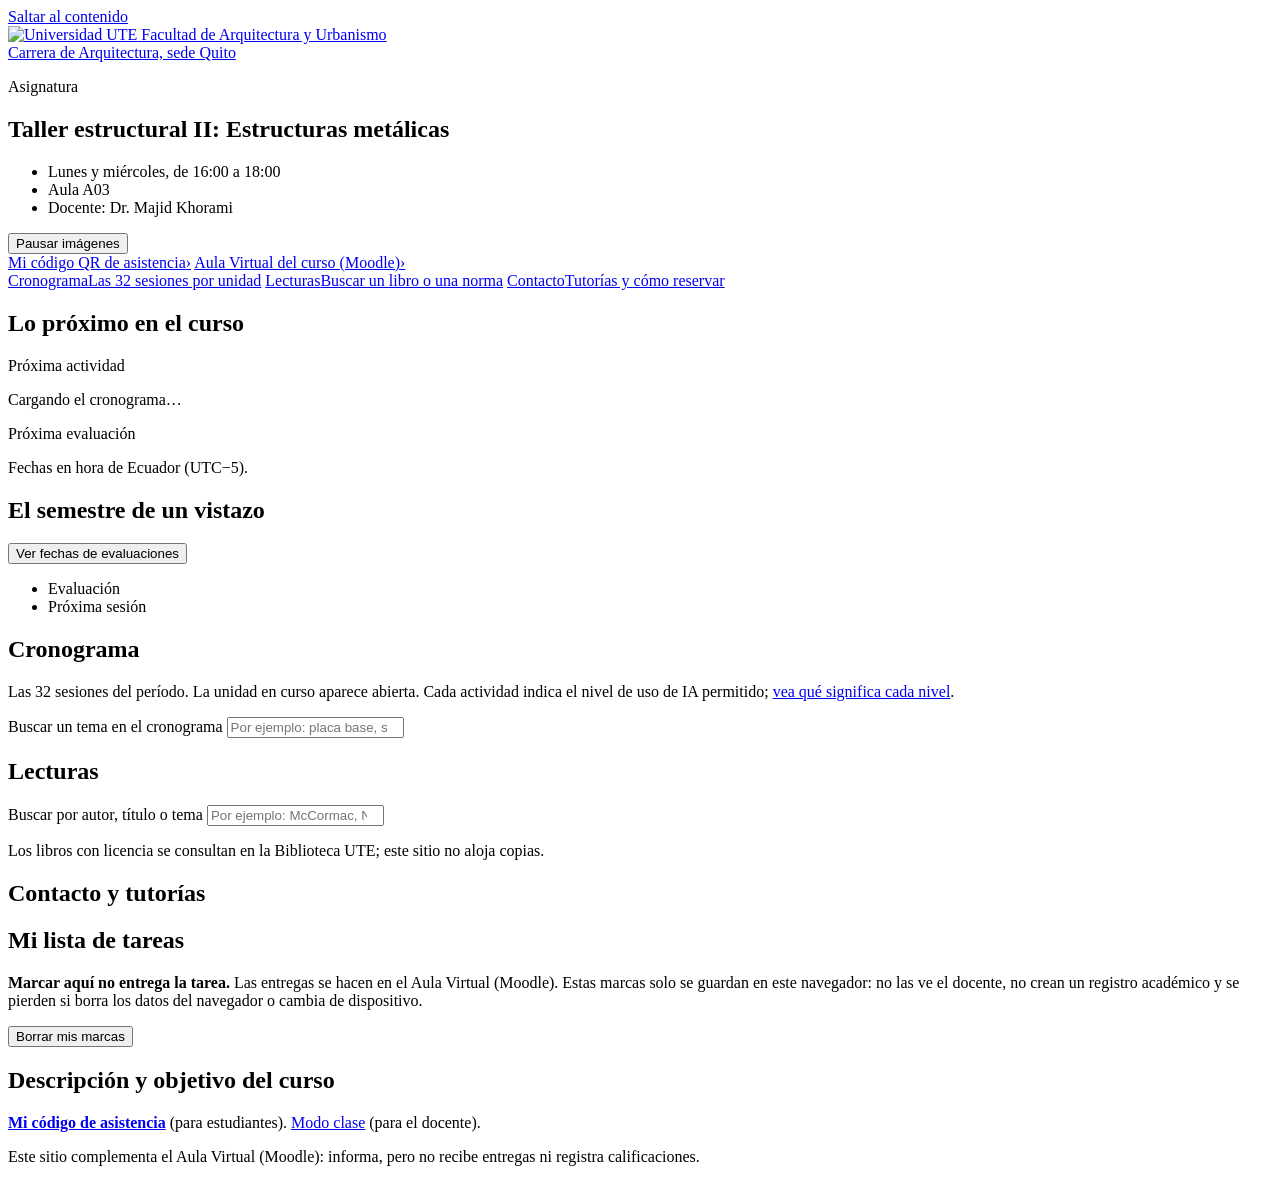
==== index.html @ bd1c2c3f "Version N1" ====
<!doctype html>
<html lang="es-EC">
<head>
  <meta charset="utf-8">
  <meta name="viewport" content="width=device-width, initial-scale=1, viewport-fit=cover">
  <title>Taller estructural II: Estructuras metálicas (UTE, 2026-II)</title>
  <meta name="description" content="Cronograma, lecturas y contacto del curso Taller estructural II: Estructuras metálicas (PROF00820), Universidad UTE, período 2026-II.">
  <link rel="icon" href="data:image/svg+xml,%3Csvg xmlns='http://www.w3.org/2000/svg' viewBox='0 0 32 32'%3E%3Ccircle cx='16' cy='16' r='13' fill='none' stroke='%23A8391F' stroke-width='3'/%3E%3Ctext x='16' y='21.5' font-family='Arial' font-size='15' font-weight='700' text-anchor='middle' fill='%23A8391F'%3EII%3C/text%3E%3C/svg%3E">
  <link rel="stylesheet" href="css/estilo.css">
  <link rel="stylesheet" href="css/fotos.css">
</head>
<body class="pagina-inicio">
  <a class="saltar" href="#contenido">Saltar al contenido</a>

  <header class="topbar" id="arriba">
    <a class="topbar__marca" href="#arriba">
      <img src="img/logo-ute.png" alt="Universidad UTE" width="88" height="73">
      <span class="topbar__fac">Facultad de Arquitectura y Urbanismo<br>Carrera de Arquitectura, sede Quito</span>
    </a>
    <p class="topbar__ahora" aria-live="off"><span class="topbar__fecha" id="ahora-fecha"></span><span class="topbar__hora" id="ahora-hora"></span></p>
  </header>

  <section class="franja" aria-labelledby="franja-titulo">
    <div class="franja__imagenes" aria-hidden="true" id="franja-imagenes"><div class="franja__panel" data-panel="0"><div class="franja__foto foto-1 activa"></div><div class="franja__foto foto-2"></div><div class="franja__foto foto-3"></div><div class="franja__foto foto-4"></div><div class="franja__foto foto-5"></div><div class="franja__foto foto-6"></div><div class="franja__foto foto-7"></div></div><div class="franja__panel" data-panel="1"><div class="franja__foto foto-1"></div><div class="franja__foto foto-2 activa"></div><div class="franja__foto foto-3"></div><div class="franja__foto foto-4"></div><div class="franja__foto foto-5"></div><div class="franja__foto foto-6"></div><div class="franja__foto foto-7"></div></div><div class="franja__panel" data-panel="2"><div class="franja__foto foto-1"></div><div class="franja__foto foto-2"></div><div class="franja__foto foto-3 activa"></div><div class="franja__foto foto-4"></div><div class="franja__foto foto-5"></div><div class="franja__foto foto-6"></div><div class="franja__foto foto-7"></div></div></div>
    <div class="franja__texto">
      <p class="franja__etiqueta">Asignatura</p>
      <h1 class="franja__titulo" id="franja-titulo">Taller estructural II: Estructuras metálicas</h1>
      <ul class="franja__datos" id="curso-meta">
        <li>Lunes y miércoles, de 16:00 a 18:00</li>
        <li>Aula A03</li>
        <li>Docente: Dr. Majid Khorami</li>
      </ul>
    </div>
    <div class="franja__controles">
      
      <button class="franja__pausa" type="button" id="franja-pausa" aria-pressed="false">Pausar imágenes</button>
    </div>
  </section>

  <main id="contenido">
    <div class="ctas">
      <a class="boton boton--ancho boton-qr" href="asistencia.html"><span>Mi código QR de asistencia</span><span class="flecha" aria-hidden="true">›</span></a>
      <a class="boton boton--ancho boton-moodle" id="enlace-moodle" href="https://lms.ute.edu.ec/login/" target="_blank" rel="noopener"><span>Aula Virtual del curso (Moodle)</span><span class="flecha" aria-hidden="true">›</span></a>
    </div>

    <nav class="accesos" aria-label="Accesos rápidos">
      <a class="acceso" href="#cronograma"><span class="acceso__titulo">Cronograma</span><span class="acceso__texto">Las 32 sesiones por unidad</span></a>
      <a class="acceso" href="#lecturas"><span class="acceso__titulo">Lecturas</span><span class="acceso__texto">Buscar un libro o una norma</span></a>
      <a class="acceso" href="#contacto"><span class="acceso__titulo">Contacto</span><span class="acceso__texto">Tutorías y cómo reservar</span></a>
    </nav>

    <section class="rotulo" aria-labelledby="rotulo-titulo" id="inicio-rotulo">
      <h2 id="rotulo-titulo" class="solo-lector">Lo próximo en el curso</h2>
      <div class="rotulo__celda rotulo__celda--principal" id="proxima" aria-live="polite">
        <p class="rotulo__etiqueta">Próxima actividad</p>
        <p class="rotulo__cargando">Cargando el cronograma…</p>
      </div>
      <div class="rotulo__celda" id="proxima-eval" aria-live="polite">
        <p class="rotulo__etiqueta">Próxima evaluación</p>
      </div>
      <p class="rotulo__pie" id="rotulo-pie">Fechas en hora de Ecuador (UTC−5).</p>
    </section>

    <section class="semestre" aria-labelledby="semestre-titulo">
      <div class="semestre__cabeza">
        <h2 id="semestre-titulo" class="semestre__titulo">El semestre de un vistazo</h2>
        <p class="semestre__dato" id="semestre-dato"></p>
      </div>
      <div class="barra-avance" id="semestre-barra" role="progressbar" aria-valuemin="0" aria-valuemax="100" aria-label="Avance del semestre"><span></span></div>
      <div class="cota" id="cota" tabindex="0" role="region" aria-label="Línea del semestre: las 32 sesiones; toque una para verla"></div>
      <button class="boton boton--primario boton-evaluaciones" type="button" id="ver-evaluaciones" aria-expanded="false" aria-controls="lista-evaluaciones">Ver fechas de evaluaciones</button>
      <ol class="evaluaciones" id="lista-evaluaciones" hidden></ol>
      <ul class="cota__leyenda" aria-hidden="true">
        <li><span class="ley-eval"></span>Evaluación</li>
        <li><span class="ley-prox"></span>Próxima sesión</li>
      </ul>
    </section>

    <div id="error-datos" class="aviso aviso--error" hidden></div>

    <section class="seccion" id="cronograma" aria-labelledby="cronograma-titulo">
      <h2 id="cronograma-titulo">Cronograma</h2>
      <p class="seccion__intro"><span id="crono-rango">Las 32 sesiones del período.</span> La unidad en curso aparece abierta. Cada actividad indica el nivel de uso de IA permitido; <a href="#niveles-ia">vea qué significa cada nivel</a>.</p>
      <div class="filtro">
        <label class="campo__etiqueta" for="buscar-tema">Buscar un tema en el cronograma</label>
        <input class="campo" id="buscar-tema" type="search" autocomplete="off" placeholder="Por ejemplo: placa base, steel deck, Revit">
        <p class="campo__ayuda" id="buscar-tema-estado" aria-live="polite"></p>
      </div>
      <div id="unidades"></div>
    </section>

    <section class="seccion" id="lecturas" aria-labelledby="lecturas-titulo">
      <h2 id="lecturas-titulo">Lecturas</h2>
      <label class="campo__etiqueta" for="buscar">Buscar por autor, título o tema</label>
      <input class="campo" id="buscar" type="search" autocomplete="off" placeholder="Por ejemplo: McCormac, NEC, sísmico">
      <p class="campo__ayuda" id="buscar-estado" aria-live="polite"></p>
      <ul class="recursos" id="recursos"></ul>
      <p class="nota">Los libros con licencia se consultan en la Biblioteca UTE; este sitio no aloja copias.</p>
    </section>

    <section class="seccion" id="contacto" aria-labelledby="contacto-titulo">
      <h2 id="contacto-titulo">Contacto y tutorías</h2>
      <div id="tutorias"></div>
    </section>

    <section class="seccion" id="tareas" aria-labelledby="tareas-titulo">
      <h2 id="tareas-titulo">Mi lista de tareas</h2>
      <div class="aviso aviso--importante" role="note">
        <p><strong>Marcar aquí no entrega la tarea.</strong> Las entregas se hacen en el Aula Virtual (Moodle). Estas marcas solo se guardan en este navegador: no las ve el docente, no crean un registro académico y se pierden si borra los datos del navegador o cambia de dispositivo.</p>
      </div>
      <p class="campo__ayuda" id="tareas-estado" aria-live="polite"></p>
      <div id="lista-tareas"></div>
      <button class="boton boton--secundario" type="button" id="borrar-marcas">Borrar mis marcas</button>
    </section>

    <section class="seccion" id="politicas" aria-labelledby="politicas-titulo">
      <h2 id="politicas-titulo" class="titulo-grande">Descripción y objetivo del curso</h2>
      <div class="descripcion" id="descripcion"></div>
      <div id="politicas-contenido"></div>
    </section>
  </main>

  <footer class="pie">
    <p><a href="asistencia.html"><strong>Mi código de asistencia</strong></a> (para estudiantes). <a href="clase.html">Modo clase</a> (para el docente).</p>
    <p>Este sitio complementa el Aula Virtual (Moodle): informa, pero no recibe entregas ni registra calificaciones.</p>
    <p id="pie-version"></p>
  </footer>


  <dialog class="dialogo dialogo--form" id="dlg-tutoria" aria-labelledby="tut-titulo">
    <div class="dialogo__cabeza">
      <div><h2 id="tut-titulo">Reservar una tutoría</h2><p class="dialogo__sub" id="tut-sub">Viernes, de 10:00 a 11:00, presencial</p></div>
      <button class="boton boton--secundario" type="button" id="tut-cerrar">Cerrar</button>
    </div>
    <div class="dialogo__cuerpo">
      <form id="form-tutoria" class="form-tutoria" novalidate>
        <div class="fila-2">
          <div><label class="campo__etiqueta" for="tut-nombre">Nombres</label>
            <input class="campo" id="tut-nombre" autocomplete="given-name" autocapitalize="words" maxlength="40" required>
            <p class="campo__error" id="tut-nombre-error" aria-live="polite"></p></div>
          <div><label class="campo__etiqueta" for="tut-apellido">Apellidos</label>
            <input class="campo" id="tut-apellido" autocomplete="family-name" autocapitalize="words" maxlength="40" required>
            <p class="campo__error" id="tut-apellido-error" aria-live="polite"></p></div>
        </div>
        <label class="campo__etiqueta" for="tut-correo">Correo (de preferencia el institucional)</label>
        <input class="campo" id="tut-correo" type="email" autocomplete="email" inputmode="email" maxlength="80" required>
        <p class="campo__error" id="tut-correo-error" aria-live="polite"></p>
        <label class="campo__etiqueta" for="tut-tema">Tema de consulta</label>
        <textarea class="campo campo--area-corta" id="tut-tema" rows="3" maxlength="500" required placeholder="Por ejemplo: predimensionamiento de la viga principal del proyecto integrador"></textarea>
        <p class="campo__ayuda" id="tut-tema-cuenta">0 de 500 caracteres</p>
        <p class="campo__error" id="tut-tema-error" aria-live="polite"></p>
        <label class="campo__etiqueta" for="tut-fecha">Fecha</label>
        <select class="campo" id="tut-fecha" required></select>
        <p class="campo__ayuda" id="tut-fecha-ayuda"></p>
        <fieldset>
          <legend>Turno de 15 minutos</legend>
          <div class="turnos" id="tut-turnos"></div>
          <p class="campo__error" id="tut-turno-error" aria-live="polite"></p>
        </fieldset>
        <label class="casilla"><input type="checkbox" id="tut-recordar" checked> <span>Recordar mi nombre y correo en este dispositivo para la próxima vez.</span></label>
        <button class="boton boton--verde boton--ancho" type="submit">Continuar</button>
      </form>
      <div id="tut-listo" hidden>
        <div class="resumen-tutoria" id="tut-resumen" tabindex="-1"></div>
        <ol class="pasos-tutoria">
          <li><h3>1. Envíe la solicitud por correo</h3>
            <p class="nota">Se abre Outlook (correo UTE) con el mensaje listo para el docente, con copia para usted.</p>
            <div class="botones"><a class="boton boton--primario" id="tut-mail" target="_blank" rel="noopener">Enviar solicitud en Outlook</a>
              <a class="boton boton--texto" id="tut-mail-otro" target="_blank" rel="noopener">Usar otra app de correo</a></div></li>
          <li><h3>2. Agréguela a su calendario</h3>
            <p class="nota">Google Calendar y el archivo .ics incluyen al docente como invitado, así la cita queda en el calendario de los dos cuando él acepte. En Outlook, compruebe que aparezca como asistente antes de guardar.</p>
            <div class="botones">
              <a class="boton boton--secundario" id="tut-outlook" target="_blank" rel="noopener">Outlook (correo UTE)</a>
              <a class="boton boton--secundario" id="tut-google" target="_blank" rel="noopener">Google Calendar</a>
              <button class="boton boton--secundario" type="button" id="tut-ics">Descargar evento (.ics)</button>
            </div></li>
          <li><h3>3. Si es urgente, avise por WhatsApp</h3>
            <div class="botones"><a class="boton boton--verde" id="tut-whatsapp" target="_blank" rel="noopener">Avisar por WhatsApp</a></div></li>
        </ol>
        <p class="nota">La tutoría queda confirmada cuando el docente responda. Si no puede asistir, avísele con anticipación.</p>
        <button class="boton boton--texto" type="button" id="tut-otra">Reservar otra tutoría</button>
      </div>
    </div>
  </dialog>
  <script src="js/guardar.js"></script>
  <script src="js/app.js" defer></script>
</body>
</html>
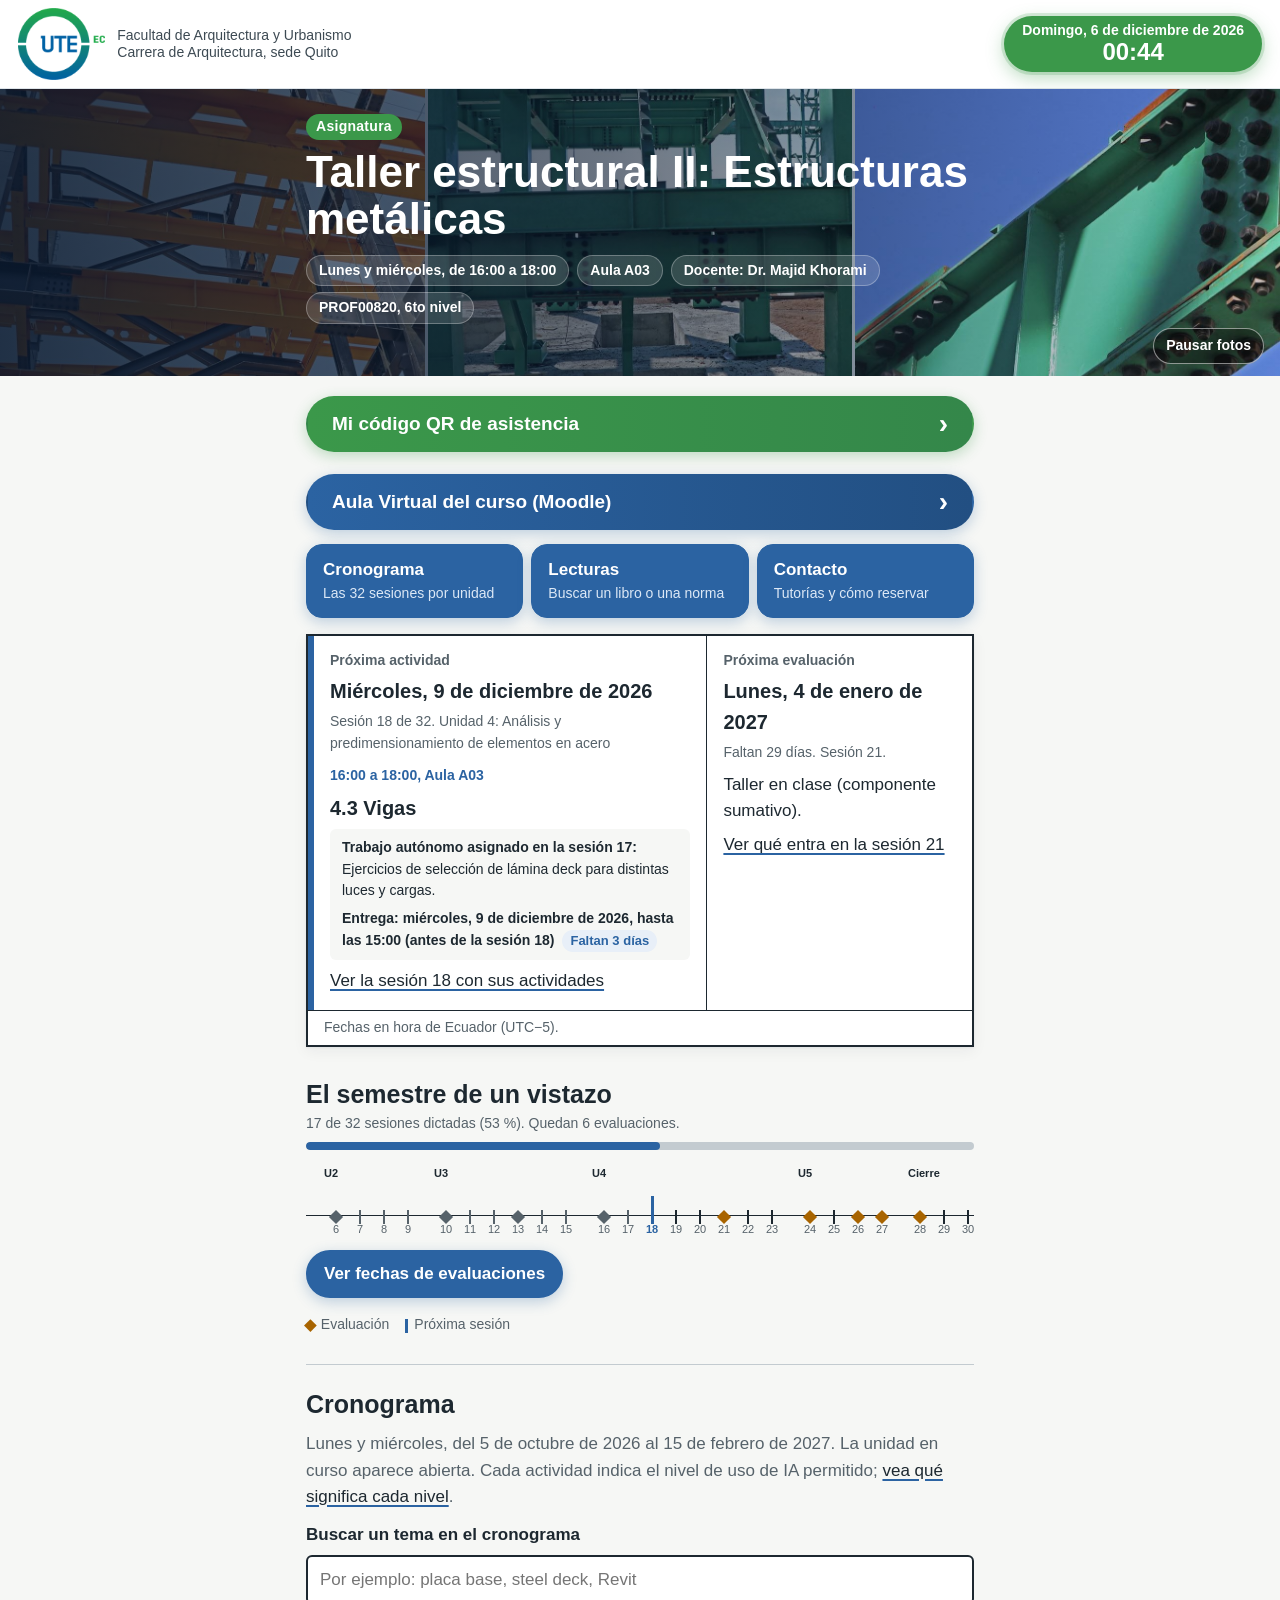
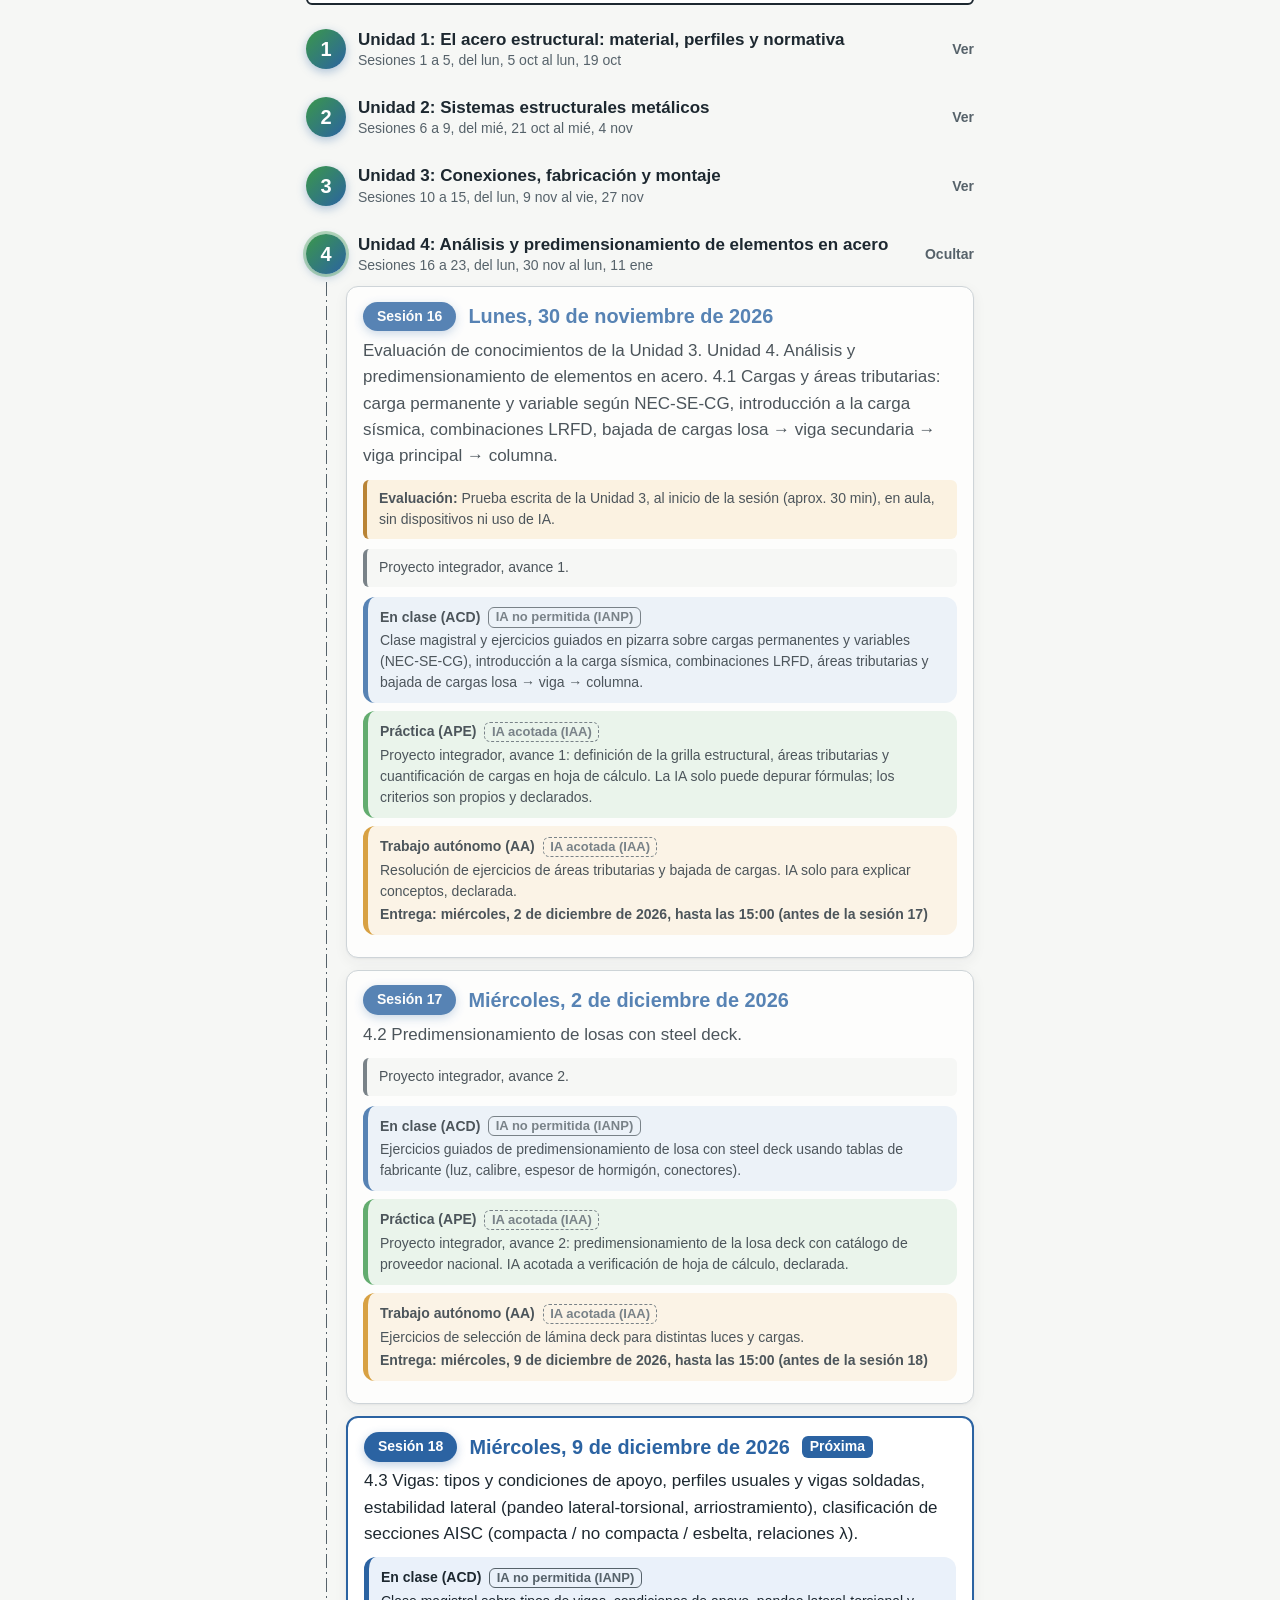
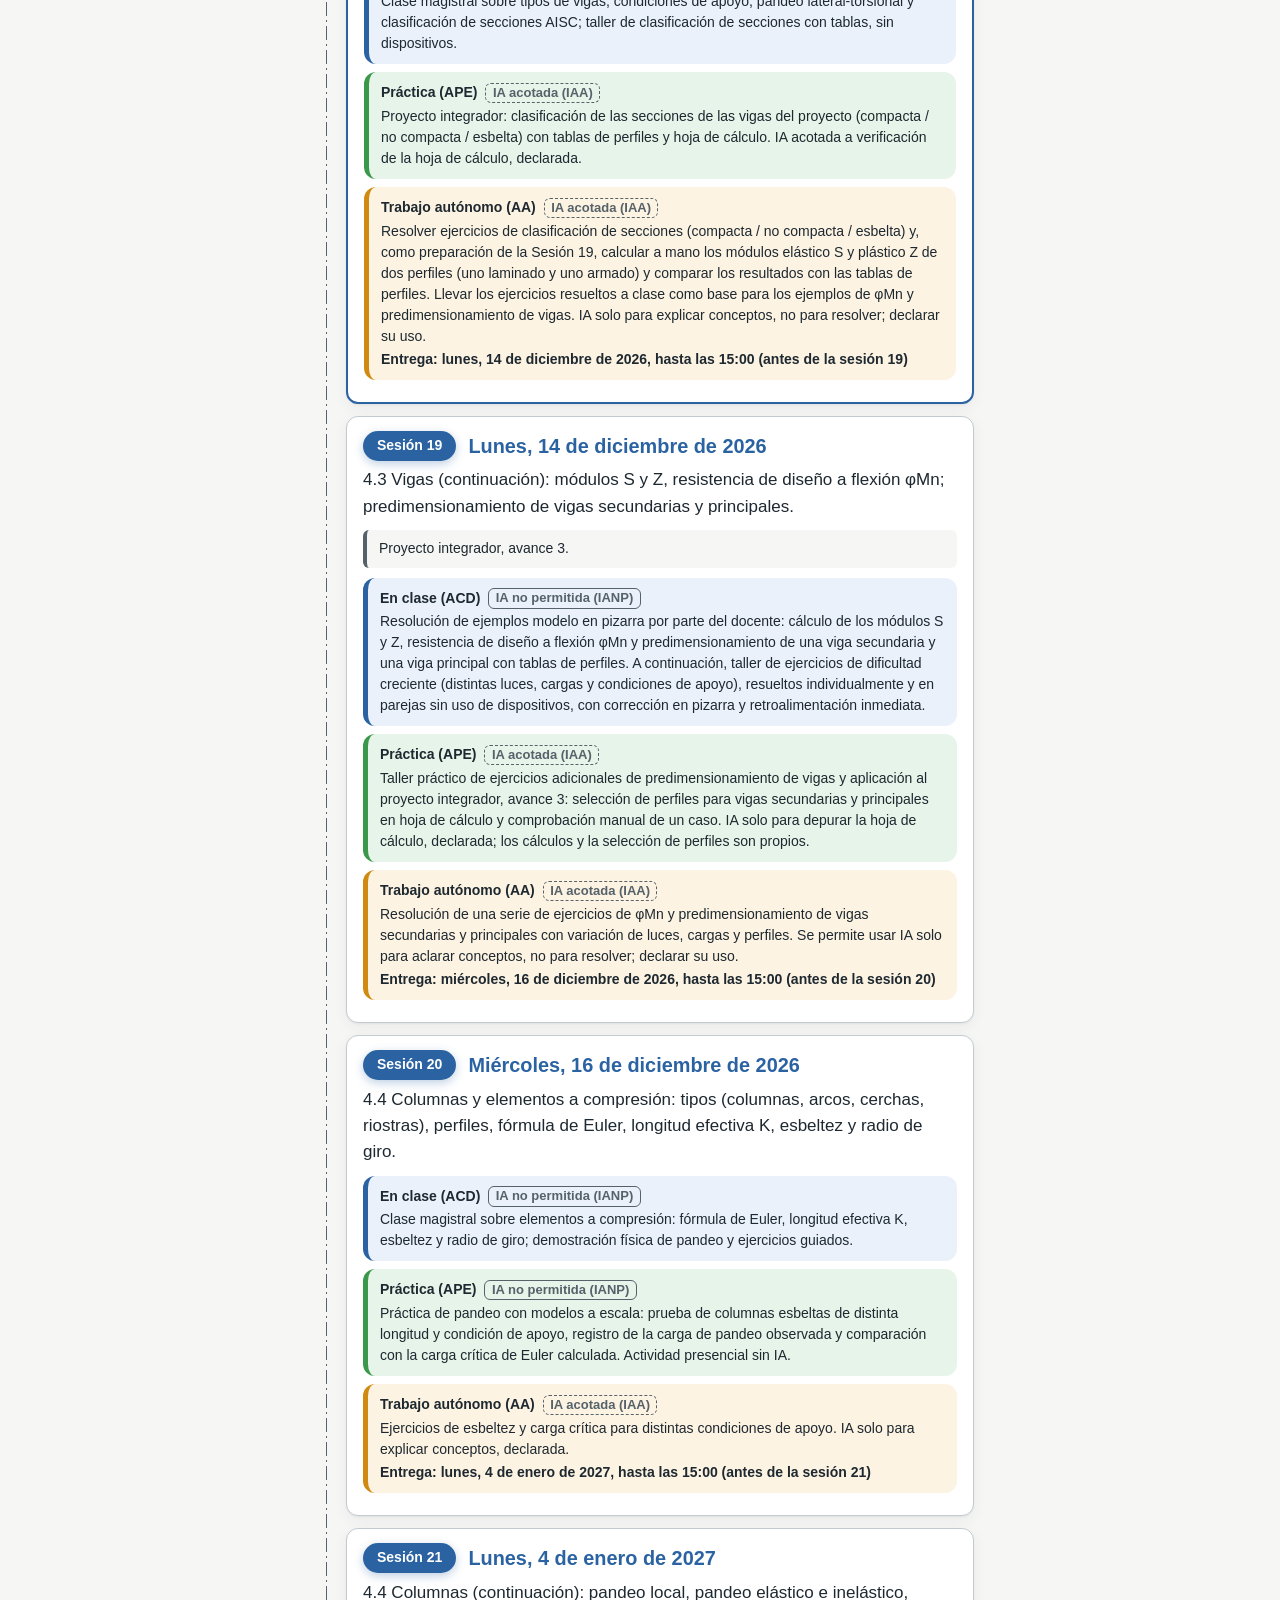
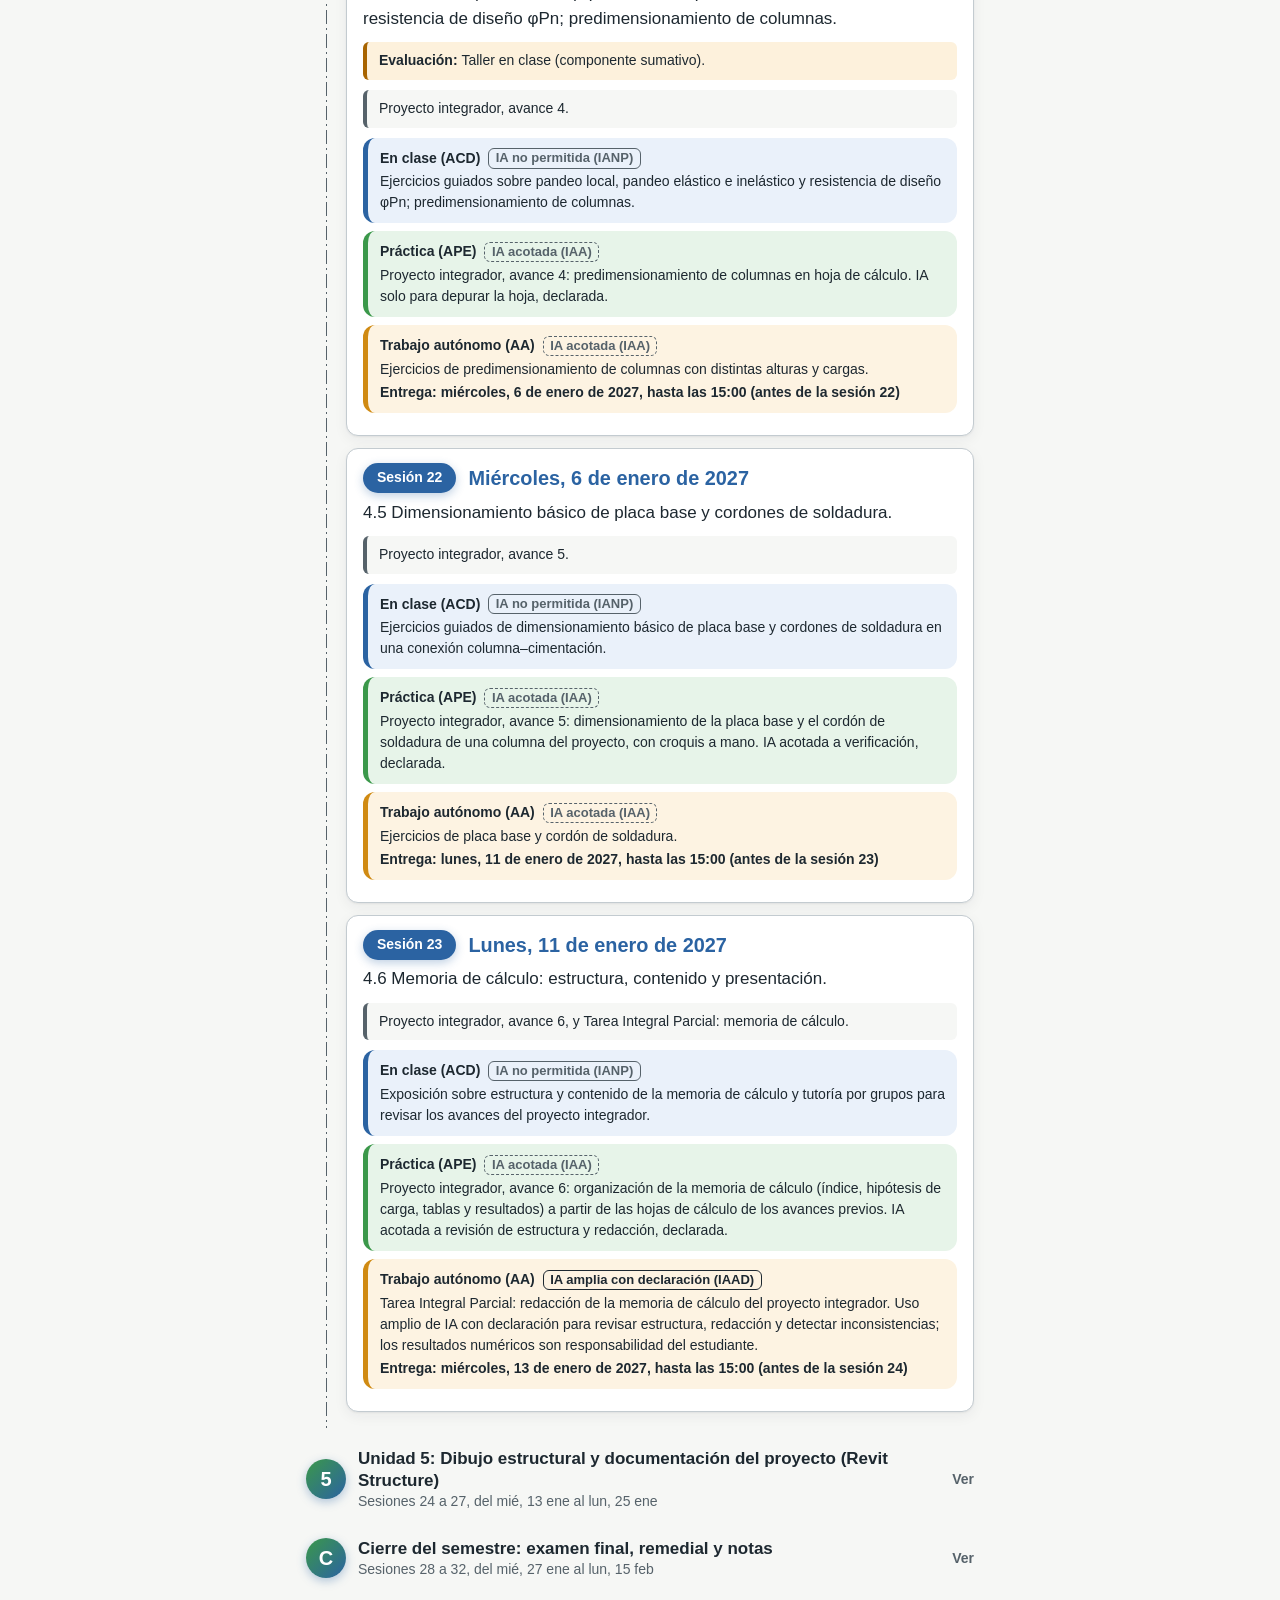
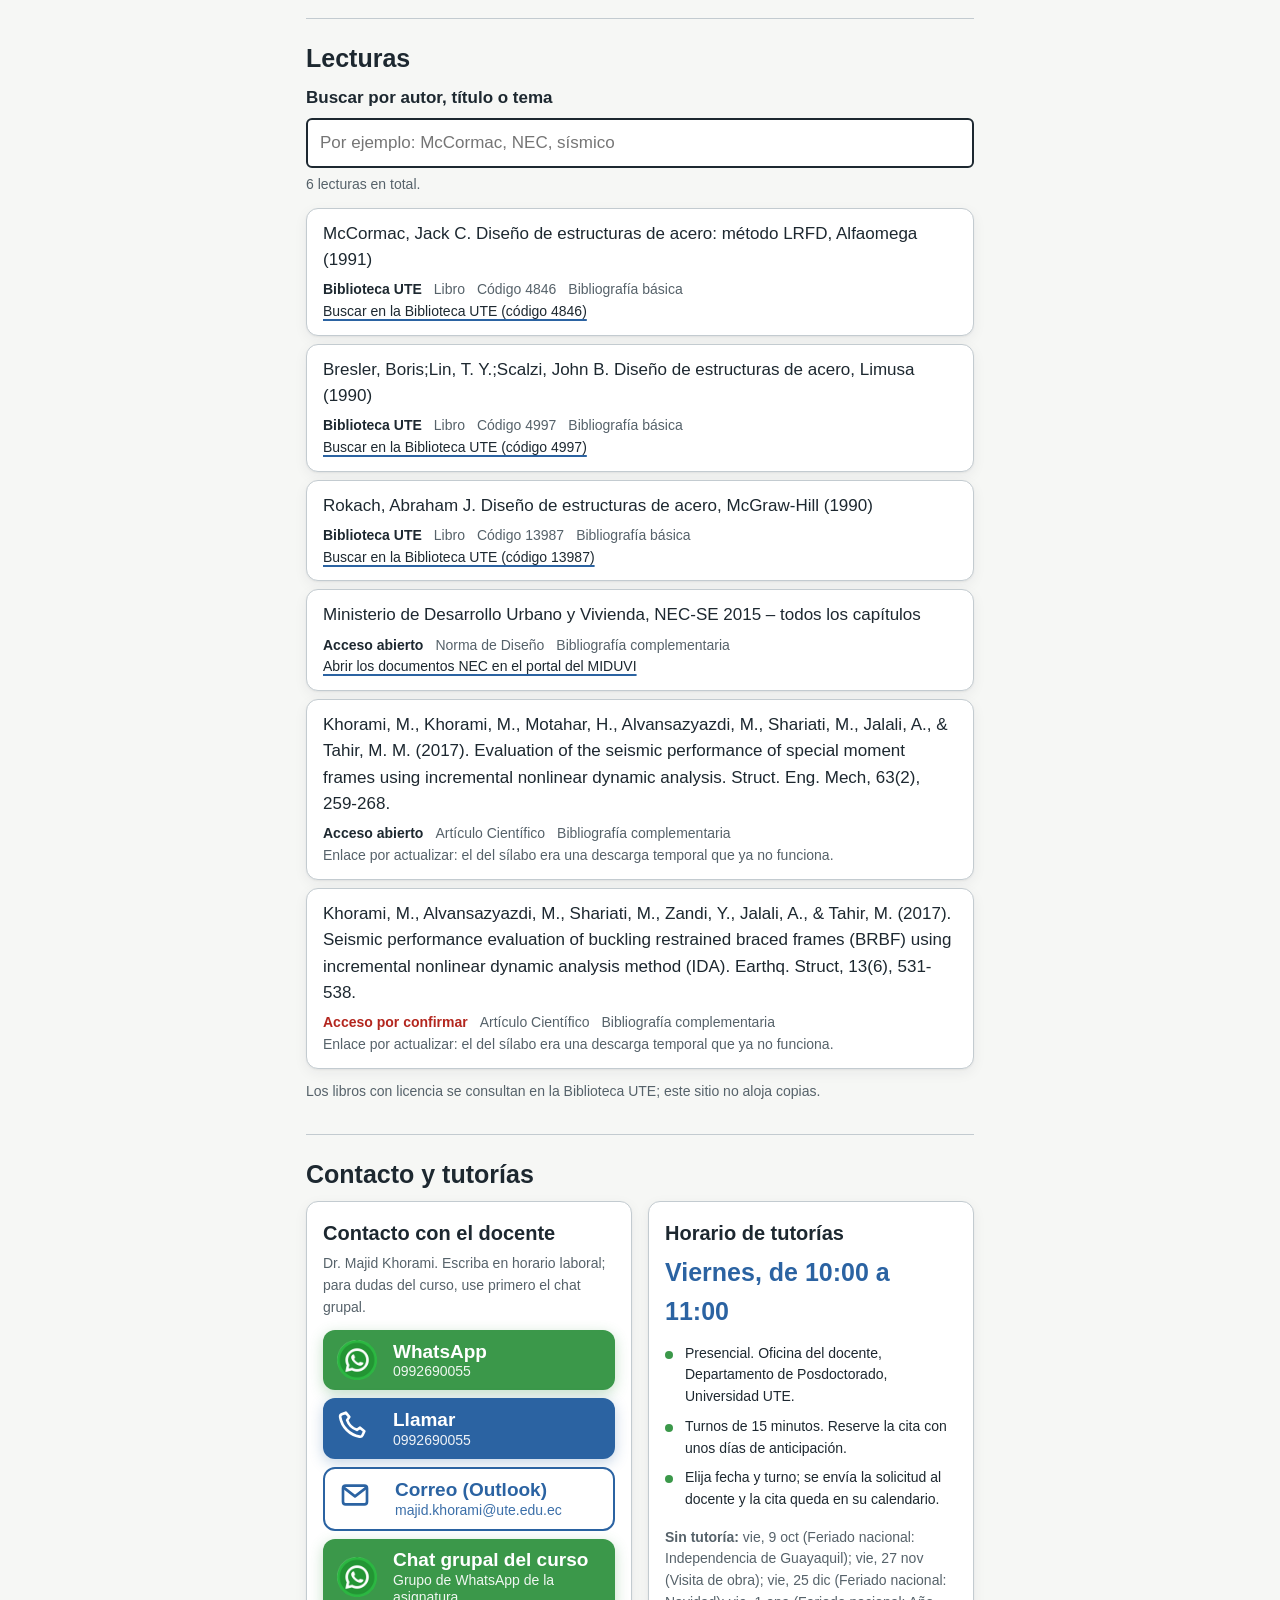
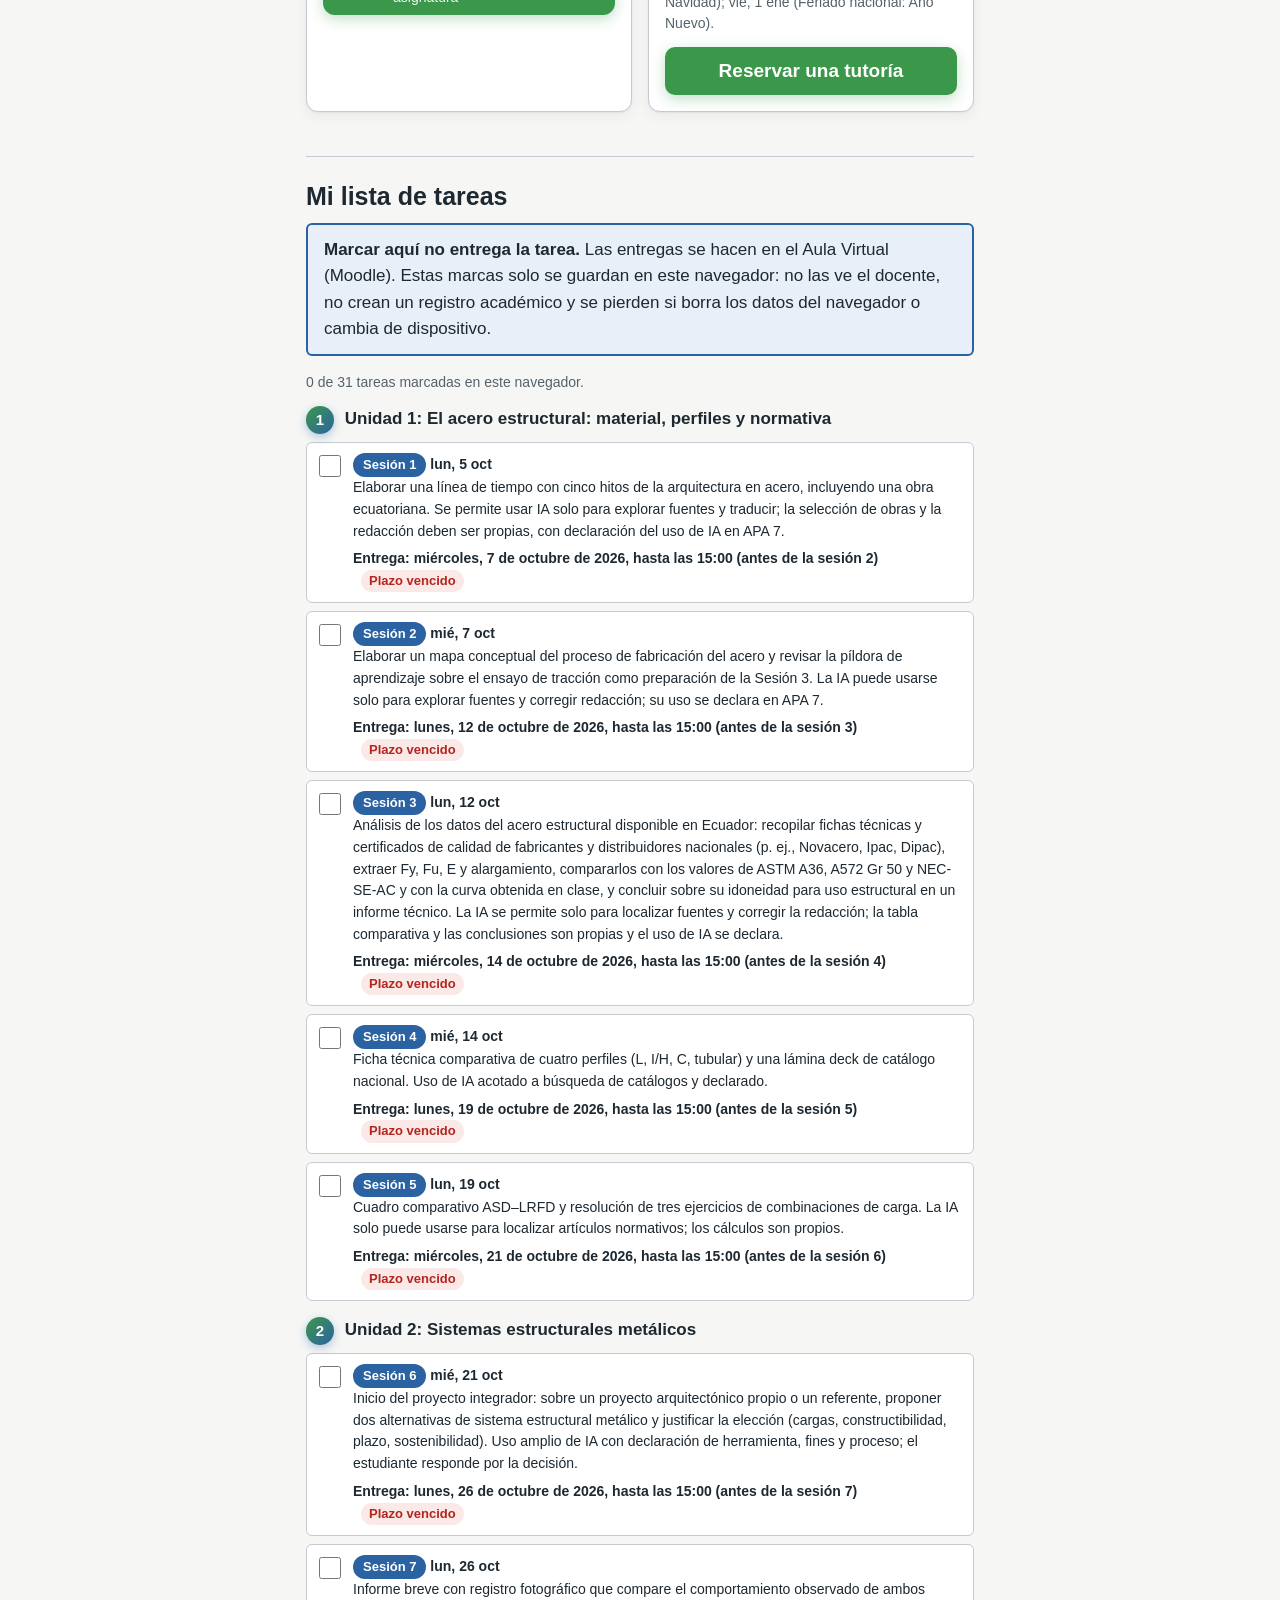
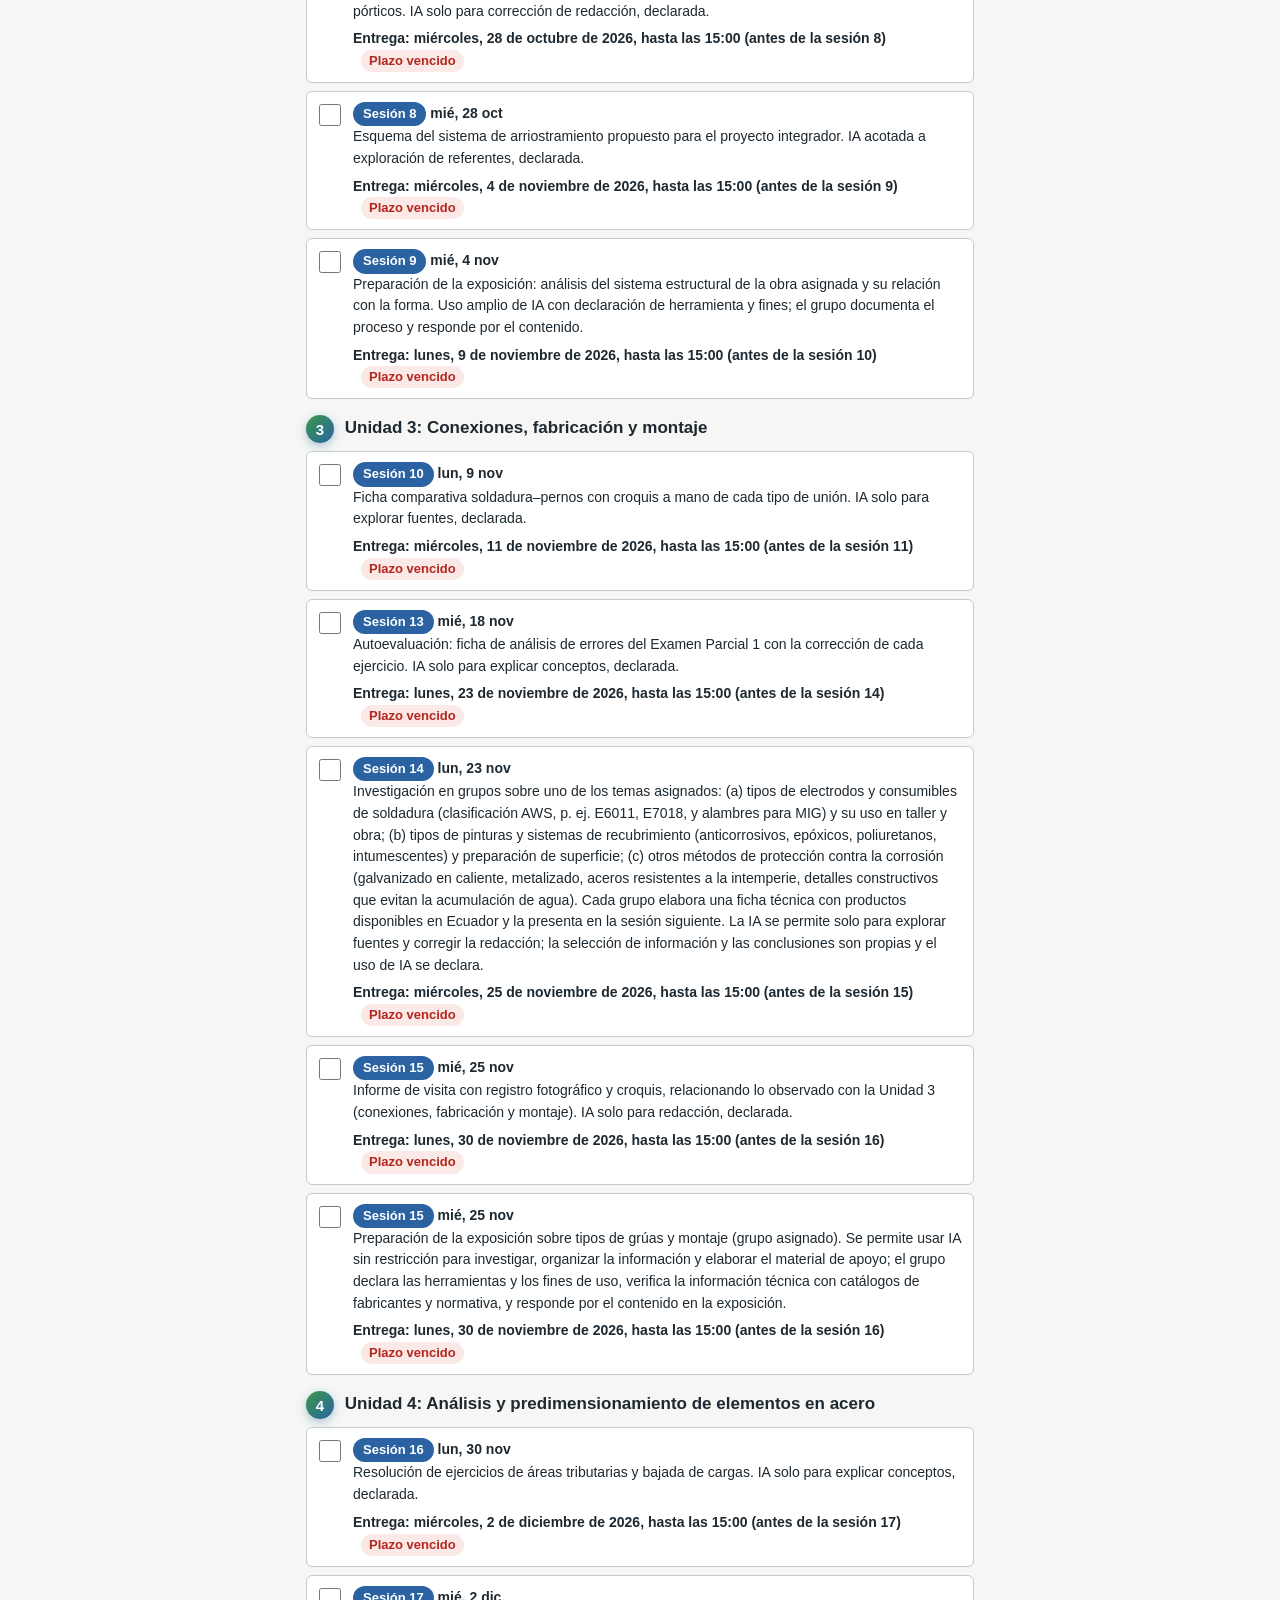
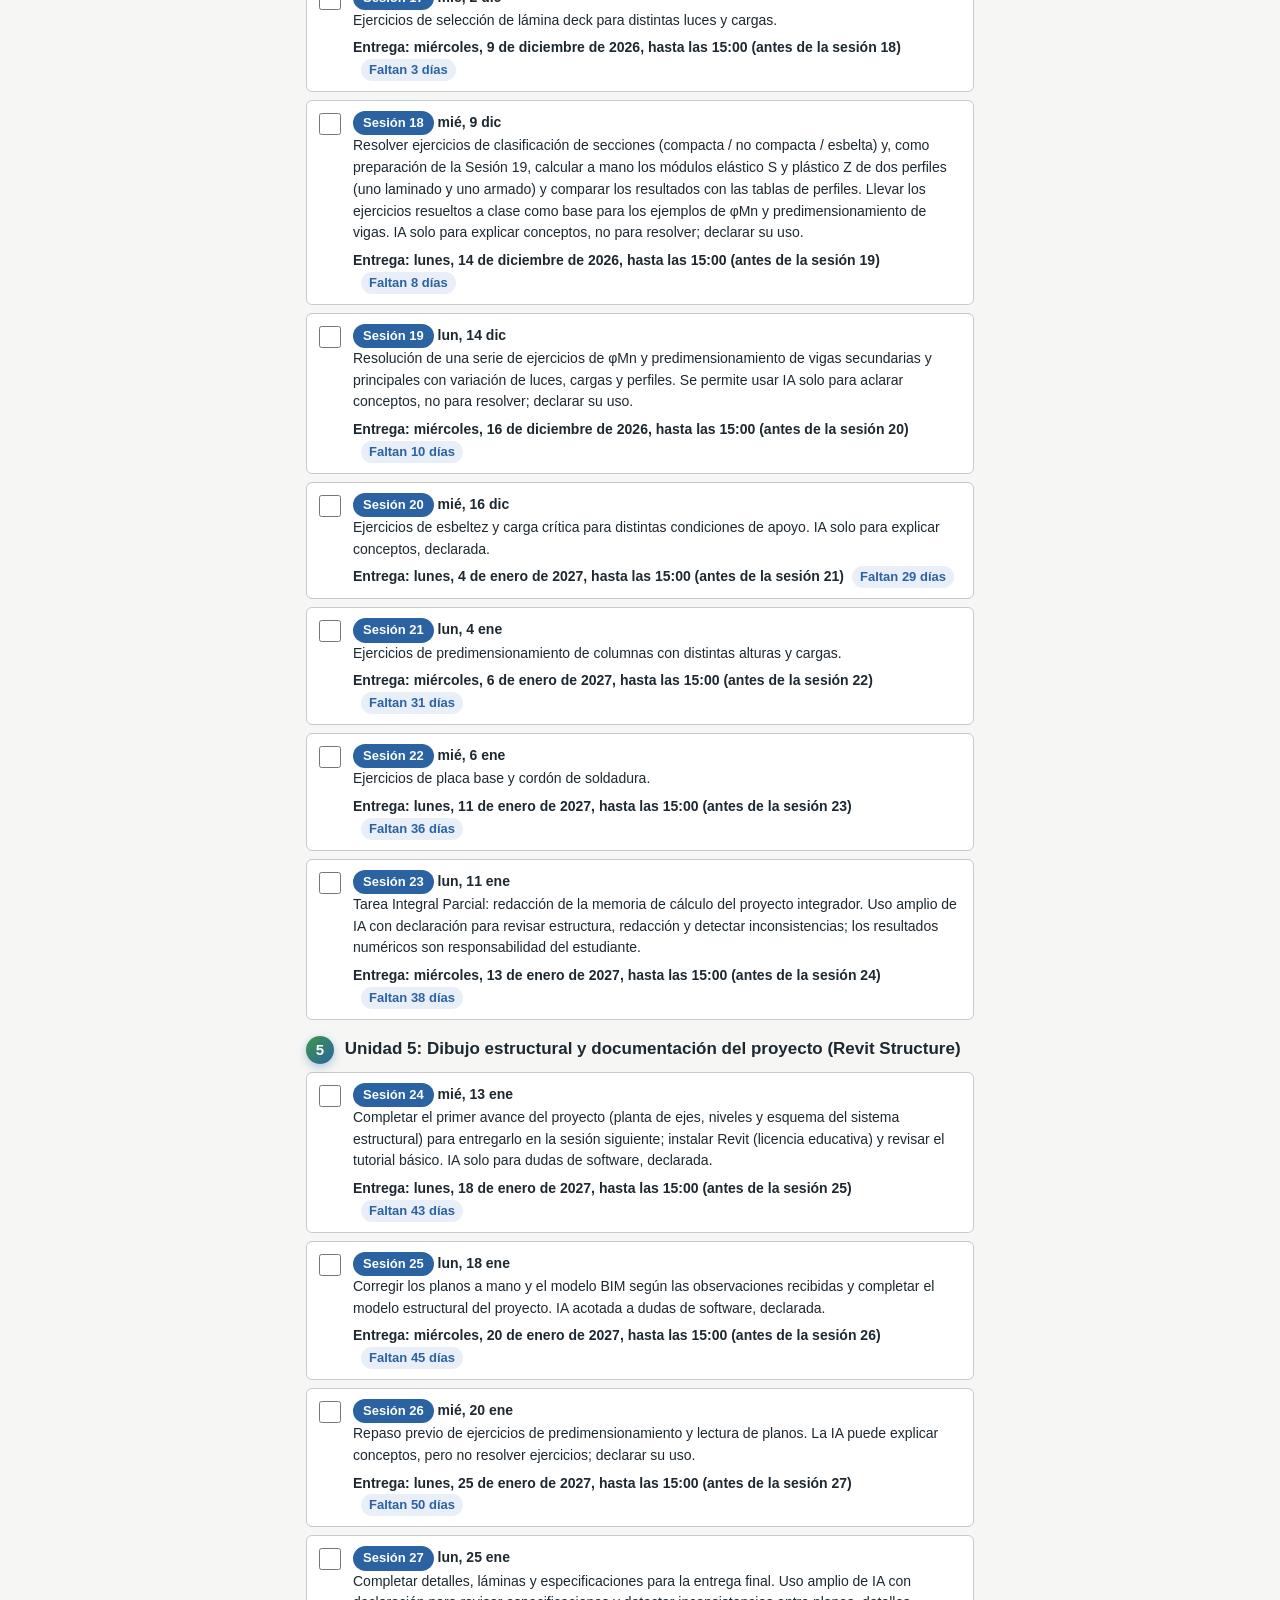
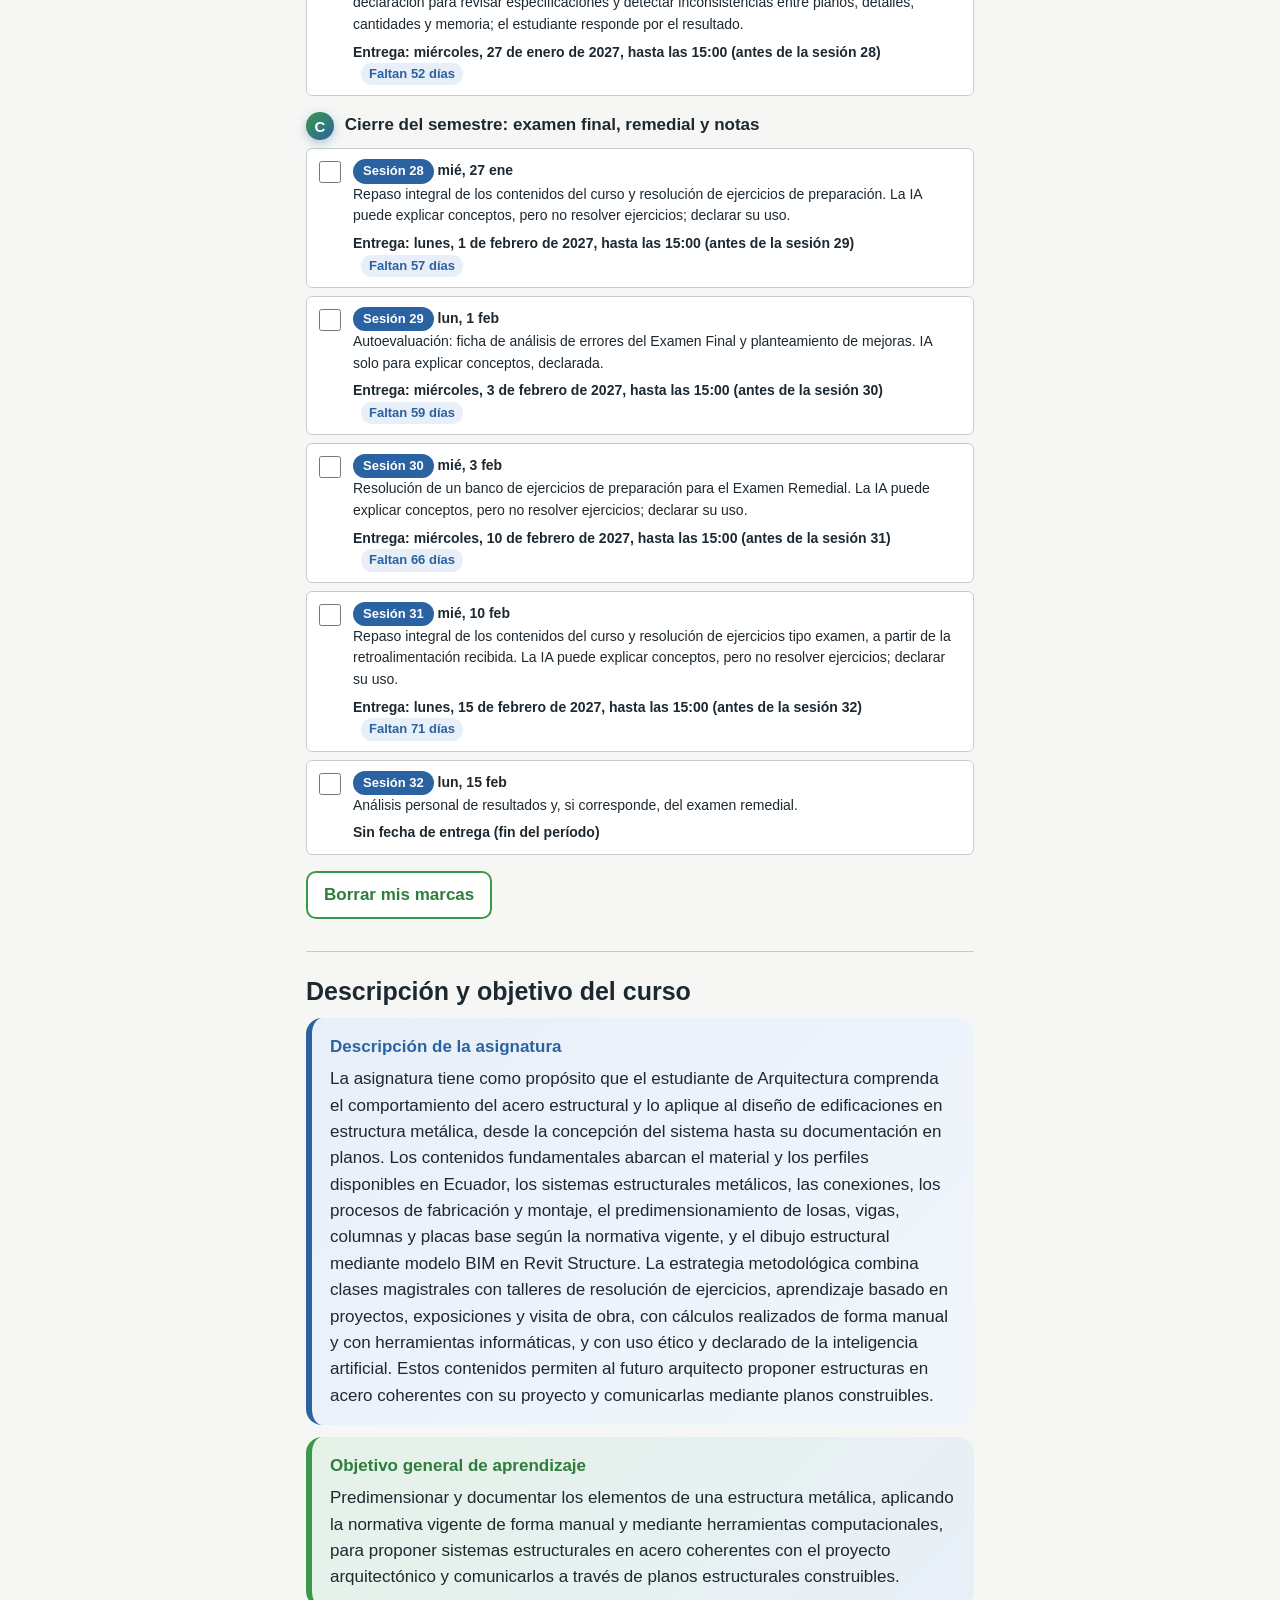
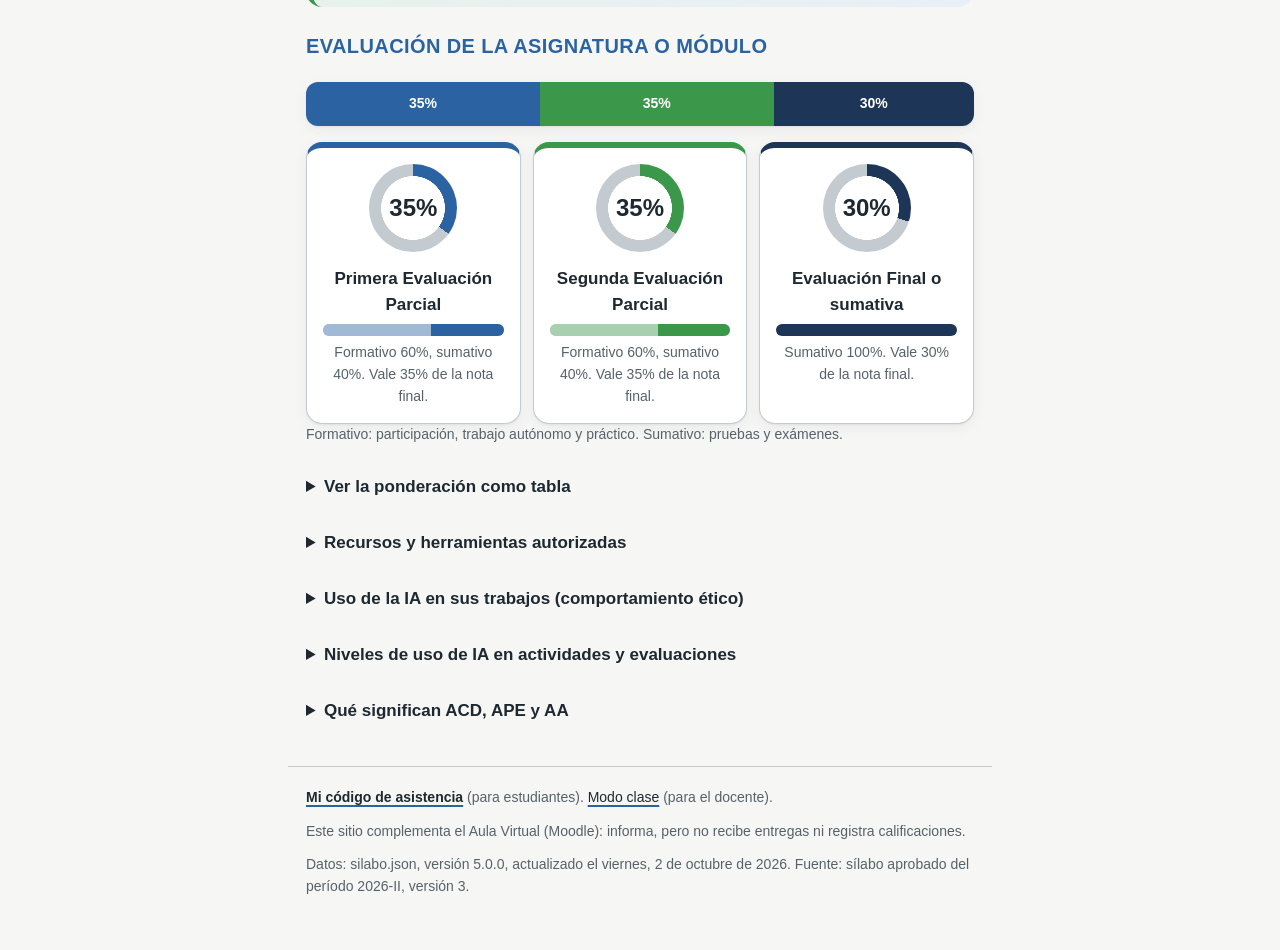
==== commit ebd32504: "V1" ====
--- a/index.html
+++ b/index.html
@@ -6,15 +6,15 @@
   <title>Taller estructural II: Estructuras metálicas (UTE, 2026-II)</title>
   <meta name="description" content="Cronograma, lecturas y contacto del curso Taller estructural II: Estructuras metálicas (PROF00820), Universidad UTE, período 2026-II.">
   <link rel="icon" href="data:image/svg+xml,%3Csvg xmlns='http://www.w3.org/2000/svg' viewBox='0 0 32 32'%3E%3Ccircle cx='16' cy='16' r='13' fill='none' stroke='%23A8391F' stroke-width='3'/%3E%3Ctext x='16' y='21.5' font-family='Arial' font-size='15' font-weight='700' text-anchor='middle' fill='%23A8391F'%3EII%3C/text%3E%3C/svg%3E">
-  <link rel="stylesheet" href="css/estilo.css">
-  <link rel="stylesheet" href="css/fotos.css">
+  <link rel="stylesheet" href="estilo.css">
+  <link rel="stylesheet" href="fotos.css">
 </head>
 <body class="pagina-inicio">
   <a class="saltar" href="#contenido">Saltar al contenido</a>
 
   <header class="topbar" id="arriba">
     <a class="topbar__marca" href="#arriba">
-      <img src="img/logo-ute.png" alt="Universidad UTE" width="88" height="73">
+      <img src="logo-ute.png" alt="Universidad UTE" width="88" height="73">
       <span class="topbar__fac">Facultad de Arquitectura y Urbanismo<br>Carrera de Arquitectura, sede Quito</span>
     </a>
     <p class="topbar__ahora" aria-live="off"><span class="topbar__fecha" id="ahora-fecha"></span><span class="topbar__hora" id="ahora-hora"></span></p>
@@ -182,7 +182,7 @@
       </div>
     </div>
   </dialog>
-  <script src="js/guardar.js"></script>
-  <script src="js/app.js" defer></script>
+  <script src="guardar.js"></script>
+  <script src="app.js" defer></script>
 </body>
 </html>
--- a/estilo.css
+++ b/estilo.css
@@ -0,0 +1,989 @@
+/* Taller estructural II: Estructuras metálicas
+   Lenguaje visual del plano estructural: papel de plano, tinta de acero,
+   rótulo (cajetín) para lo próximo, burbujas de eje para las unidades
+   y color minio (imprimante anticorrosivo) como único acento. */
+
+:root {
+  --papel: #f6f7f5;
+  --superficie: #ffffff;
+  --tinta: #1d2830;
+  --galvanizado: #56626a;
+  --cota: #c3cbd0;
+  --minio: #2B63A2;
+  --minio-suave: #e8eff8;
+  --azul: #2B63A2;
+  --azul-oscuro: #224f82;
+  --verde: #3B984A;
+  --verde-texto: #2E7D3C;
+  --verde-suave: #e5f2e7;
+  --rojo: #b3261e;
+  --rojo-suave: #fbe9e7;
+  --ambar: #a86400;
+  --ambar-suave: #fdf1dc;
+  --foco: #1f5e8c;
+  --ok: #2d6a3e;
+  --ok-suave: #e3f0e6;
+  --alerta: #8a5a00;
+  --alerta-suave: #fbf0d9;
+  --sombra: 0 1px 2px rgba(29, 40, 48, 0.06), 0 4px 14px rgba(29, 40, 48, 0.06);
+
+  --fuente: "Avenir Next", "Segoe UI", "Helvetica Neue", Roboto, Arial, sans-serif;
+  --fuente-titulo: "Avenir Next Condensed", "Arial Narrow", "Roboto Condensed", "Segoe UI", sans-serif;
+
+  --t-1: 0.875rem;
+  --t0: 1.0625rem;
+  --t1: 1.25rem;
+  --t2: 1.5625rem;
+  --t3: 2.25rem;
+
+  --ancho: 44rem;
+  --radio: 6px;
+  --radio-g: 12px;
+
+  box-sizing: border-box;
+  padding-top: env(safe-area-inset-top, 0px);
+  padding-bottom: env(safe-area-inset-bottom, 0px);
+  color-scheme: light dark;
+}
+
+@media (prefers-color-scheme: dark) {
+  :root:not([data-theme="light"]) {
+    --papel: #151c21;
+    --superficie: #1c252b;
+    --tinta: #e4e9ec;
+    --galvanizado: #a3aeb5;
+    --cota: #3b4850;
+    --minio: #8db8ea;
+    --minio-suave: #1a2a3d;
+    --azul: #4f86c6;
+    --azul-oscuro: #3a6fae;
+    --verde: #3B984A;
+    --verde-texto: #8fd19c;
+    --verde-suave: #1d3322;
+    --rojo: #f2b8b5;
+    --rojo-suave: #3b1f1d;
+    --ambar: #f0c060;
+    --ambar-suave: #3a2f17;
+    --foco: #8cc2ea;
+    --ok: #7fcf93;
+    --ok-suave: #1f3326;
+    --alerta: #f0c060;
+    --alerta-suave: #3a2f17;
+    --sombra: none;
+  }
+}
+:root[data-theme="dark"] {
+  --ok: #7fcf93;
+  --ok-suave: #1f3326;
+  --alerta: #f0c060;
+  --alerta-suave: #3a2f17;
+  --sombra: none;
+  --papel: #151c21;
+  --superficie: #1c252b;
+  --tinta: #e4e9ec;
+  --galvanizado: #a3aeb5;
+  --cota: #3b4850;
+  --minio: #8db8ea;
+  --minio-suave: #1a2a3d;
+  --azul: #4f86c6;
+  --azul-oscuro: #3a6fae;
+  --verde: #3B984A;
+  --verde-texto: #8fd19c;
+  --verde-suave: #1d3322;
+  --rojo: #f2b8b5;
+  --rojo-suave: #3b1f1d;
+  --ambar: #f0c060;
+  --ambar-suave: #3a2f17;
+  --foco: #8cc2ea;
+}
+
+*, *::before, *::after { box-sizing: border-box; }
+
+html { scroll-padding-top: calc(env(safe-area-inset-top, 0px) + 1rem); -webkit-text-size-adjust: 100%; }
+
+body {
+  margin: 0;
+  background: var(--papel);
+  color: var(--tinta);
+  font-family: var(--fuente);
+  font-size: var(--t0);
+  line-height: 1.55;
+  overflow-wrap: break-word;
+}
+
+main, .cabecera, .pie { max-width: var(--ancho); margin-inline: auto; padding-inline: 1.125rem; }
+
+a { color: var(--tinta); text-decoration-color: var(--minio); text-decoration-thickness: 2px; text-underline-offset: 3px; }
+a:hover { color: var(--minio); }
+
+:focus-visible { outline: 3px solid var(--foco); outline-offset: 3px; border-radius: var(--radio); }
+
+h2 {
+  font-family: var(--fuente-titulo);
+  font-size: var(--t2);
+  font-weight: 700;
+  line-height: 1.2;
+  margin: 0 0 0.75rem;
+}
+
+p { margin: 0 0 0.75rem; }
+
+.solo-lector {
+  position: absolute; width: 1px; height: 1px; padding: 0; margin: -1px;
+  overflow: hidden; clip: rect(0 0 0 0); white-space: nowrap; border: 0;
+}
+
+.saltar { position: absolute; left: 1rem; top: -4rem; background: var(--superficie); padding: 0.5rem 0.75rem; z-index: 10; }
+.saltar:focus { top: calc(env(safe-area-inset-top, 0px) + 0.5rem); }
+
+/* Cabecera */
+.cabecera { padding-top: 1.75rem; padding-bottom: 1.25rem; }
+.cabecera__inst { font-size: var(--t-1); color: var(--galvanizado); margin-bottom: 0.25rem; }
+.cabecera__titulo {
+  font-family: var(--fuente-titulo);
+  font-size: var(--t3);
+  line-height: 1.05;
+  font-weight: 700;
+  letter-spacing: -0.01em;
+  margin: 0 0 0.5rem;
+}
+.cabecera__sub { display: block; font-weight: 400; color: var(--galvanizado); }
+.cabecera__meta { font-size: var(--t-1); color: var(--galvanizado); margin: 0; }
+
+/* Rótulo: el cajetín de un plano, el elemento que se recuerda */
+.rotulo {
+  display: grid;
+  grid-template-columns: 1fr;
+  border: 2px solid var(--tinta);
+  background: var(--superficie);
+  box-shadow: var(--sombra);
+  margin-bottom: 1.25rem;
+}
+.rotulo__celda { padding: 0.875rem 1rem 1rem; }
+.rotulo__celda + .rotulo__celda { border-top: 1px solid var(--tinta); }
+.rotulo__celda--principal { border-left: 6px solid var(--minio); }
+.rotulo__etiqueta { font-size: var(--t-1); color: var(--galvanizado); margin: 0 0 0.25rem; font-weight: 600; }
+.rotulo__fecha { font-size: var(--t1); font-weight: 700; margin: 0 0 0.25rem; }
+.rotulo__fecha--hoy { color: var(--minio); }
+.rotulo__tema { margin: 0 0 0.5rem; }
+.rotulo__detalle { font-size: var(--t-1); color: var(--galvanizado); margin: 0 0 0.5rem; }
+.rotulo__cargando { color: var(--galvanizado); margin: 0; }
+.rotulo__pie {
+  grid-column: 1 / -1;
+  border-top: 1px solid var(--tinta);
+  margin: 0;
+  padding: 0.375rem 1rem;
+  font-size: var(--t-1);
+  color: var(--galvanizado);
+}
+
+@media (min-width: 40rem) {
+  .rotulo { grid-template-columns: 3fr 2fr; }
+  .rotulo__celda + .rotulo__celda { border-top: 0; border-left: 1px solid var(--tinta); }
+}
+
+/* Accesos rápidos */
+.accesos { display: grid; grid-template-columns: repeat(auto-fit, minmax(6.25rem, 1fr)); gap: 0.5rem; margin-bottom: 1rem; }
+.acceso {
+  display: flex;
+  flex-direction: column;
+  justify-content: center;
+  min-height: 3rem;
+  padding: 0.5rem;
+  text-align: center;
+  border: 1px solid var(--cota);
+  border-radius: var(--radio);
+  background: var(--superficie);
+  text-decoration: none;
+}
+.acceso:hover { border-color: var(--minio); color: var(--tinta); }
+.acceso__titulo { display: block; font-weight: 700; font-size: 0.9375rem; overflow-wrap: normal; hyphens: none; }
+@media (min-width: 34rem) { .acceso__titulo { font-size: var(--t0); } }
+.acceso__texto { display: none; font-size: var(--t-1); color: var(--galvanizado); }
+@media (min-width: 34rem) { .acceso { padding: 0.75rem 1rem; text-align: left; } .acceso__texto { display: block; } }
+.rotulo { margin-bottom: 2rem; }
+
+/* Secciones */
+.seccion { padding-top: 1.5rem; margin-bottom: 2rem; border-top: 1px solid var(--cota); }
+.seccion__intro { color: var(--galvanizado); }
+.nota { font-size: var(--t-1); color: var(--galvanizado); }
+
+/* Unidades: burbuja de eje y línea de eje (trazo y punto) */
+.unidad { margin-bottom: 0.75rem; }
+.unidad > summary {
+  display: flex;
+  align-items: center;
+  gap: 0.75rem;
+  cursor: pointer;
+  list-style: none;
+  padding: 0.5rem 0;
+  min-height: 3rem;
+  font-weight: 700;
+  line-height: 1.3;
+}
+.unidad > summary::-webkit-details-marker { display: none; }
+.unidad > summary::after { content: "Ver"; margin-left: auto; font-size: var(--t-1); font-weight: 600; color: var(--galvanizado); }
+.unidad[open] > summary::after { content: "Ocultar"; }
+.eje {
+  flex: 0 0 auto;
+  display: inline-grid;
+  place-items: center;
+  width: 2.5rem;
+  height: 2.5rem;
+  border: 2px solid var(--tinta);
+  border-radius: 50%;
+  font-family: var(--fuente-titulo);
+  font-size: var(--t1);
+  background: var(--superficie);
+}
+.unidad--actual .eje { border-color: var(--minio); color: var(--minio); }
+.unidad__cuerpo {
+  margin-left: 1.25rem;
+  padding: 0.25rem 0 0.25rem 1.25rem;
+  background-image: repeating-linear-gradient(to bottom, var(--galvanizado) 0 14px, transparent 14px 18px, var(--galvanizado) 18px 20px, transparent 20px 24px);
+  background-size: 1px 100%;
+  background-repeat: no-repeat;
+}
+.unidad > summary { flex-wrap: wrap; }
+.unidad > summary > span:not(.eje) { min-width: 0; flex: 1 1 12rem; }
+.unidad__rango { font-size: var(--t-1); color: var(--galvanizado); font-weight: 400; display: block; }
+
+/* Sesión */
+.sesion {
+  background: var(--superficie);
+  border: 1px solid var(--cota);
+  border-radius: var(--radio-g);
+  box-shadow: var(--sombra);
+  padding: 0.875rem 1rem;
+  margin-bottom: 0.75rem;
+}
+.sesion--proxima { border: 2px solid var(--minio); }
+.sesion--pasada { opacity: 0.78; }
+.sesion__cabeza > * { min-width: 0; }
+.sesion__cabeza { display: flex; flex-wrap: wrap; align-items: baseline; gap: 0.25rem 0.75rem; margin-bottom: 0.375rem; }
+.sesion__fecha { font-weight: 700; margin: 0; }
+.sesion__num { font-size: var(--t-1); color: var(--galvanizado); margin: 0; }
+.marca {
+  display: inline-block;
+  font-size: var(--t-1);
+  font-weight: 700;
+  padding: 0 0.5rem;
+  border-radius: var(--radio);
+  background: var(--minio);
+  color: var(--superficie);
+}
+.sesion__tema { margin-bottom: 0.625rem; }
+.sesion__eval, .sesion__hito {
+  font-size: var(--t-1);
+  padding: 0.5rem 0.75rem;
+  margin: 0 0 0.625rem;
+  border-radius: var(--radio);
+}
+.sesion__eval { background: var(--minio-suave); border-left: 4px solid var(--minio); }
+.sesion__hito { border-left: 4px solid var(--galvanizado); background: var(--papel); }
+.actividades { margin: 0; }
+.actividad { margin: 0 0 0.625rem; }
+.actividad dt { font-weight: 700; font-size: var(--t-1); display: flex; flex-wrap: wrap; gap: 0.25rem 0.5rem; align-items: center; }
+.actividad dd { margin: 0.125rem 0 0; font-size: var(--t-1); line-height: 1.5; }
+.sesion__nota { font-size: var(--t-1); font-style: italic; color: var(--galvanizado); margin: 0; }
+
+.ia {
+  display: inline-block;
+  font-size: 0.8125rem;
+  font-weight: 600;
+  line-height: 1.4;
+  padding: 0 0.4rem;
+  border: 1px solid var(--galvanizado);
+  border-radius: var(--radio);
+  color: var(--galvanizado);
+}
+.ia--IANP { border-style: solid; }
+.ia--IAA { border-style: dashed; }
+.ia--IAAD { border-color: var(--tinta); color: var(--tinta); }
+
+.evento { border-style: dashed; }
+
+/* Lecturas */
+.campo__etiqueta { display: block; font-weight: 700; margin-bottom: 0.375rem; }
+.campo {
+  width: 100%;
+  font: inherit;
+  padding: 0.625rem 0.75rem;
+  min-height: 3rem;
+  border: 2px solid var(--tinta);
+  border-radius: var(--radio);
+  background: var(--superficie);
+  color: var(--tinta);
+}
+.campo__ayuda { font-size: var(--t-1); color: var(--galvanizado); margin: 0.375rem 0 0.75rem; }
+.recursos { list-style: none; padding: 0; margin: 0 0 0.75rem; }
+.recurso {
+  background: var(--superficie);
+  border: 1px solid var(--cota);
+  border-radius: var(--radio-g);
+  box-shadow: var(--sombra);
+  padding: 0.75rem 1rem;
+  margin-bottom: 0.5rem;
+}
+.recurso__ref { margin: 0 0 0.375rem; }
+.recurso__datos { display: flex; flex-wrap: wrap; gap: 0.25rem 0.75rem; font-size: var(--t-1); color: var(--galvanizado); margin: 0; }
+.acceso-tag { font-weight: 700; color: var(--tinta); }
+.acceso-tag--pendiente { color: var(--minio); }
+
+/* Contacto */
+.tarjeta {
+  background: var(--superficie);
+  border: 1px solid var(--cota);
+  border-radius: var(--radio-g);
+  box-shadow: var(--sombra);
+  padding: 1rem;
+  margin-bottom: 0.75rem;
+}
+.tarjeta__horario { font-size: var(--t1); font-weight: 700; margin-bottom: 0.25rem; }
+.canales { list-style: none; padding: 0; margin: 0; }
+.canales li { padding: 0.625rem 0; border-top: 1px solid var(--cota); }
+.canales li:first-child { border-top: 0; }
+.canales a { display: inline-block; min-height: 2.75rem; padding-top: 0.5rem; font-weight: 700; }
+.canal__detalle { display: block; font-size: var(--t-1); color: var(--galvanizado); }
+
+/* Tareas */
+.aviso { border-radius: var(--radio); padding: 0.75rem 1rem; margin-bottom: 1rem; }
+.aviso p:last-child { margin-bottom: 0; }
+.aviso--importante { border: 2px solid var(--minio); background: var(--minio-suave); }
+.aviso--error { border: 2px solid var(--minio); background: var(--superficie); }
+.grupo-tareas { margin-bottom: 1rem; }
+.grupo-tareas h3 { font-size: var(--t0); margin: 0 0 0.5rem; }
+.tarea {
+  display: grid;
+  grid-template-columns: auto minmax(0, 1fr);
+  gap: 0.75rem;
+  align-items: start;
+  padding: 0.625rem 0.75rem;
+  border: 1px solid var(--cota);
+  border-radius: var(--radio);
+  background: var(--superficie);
+  margin-bottom: 0.5rem;
+  cursor: pointer;
+}
+.tarea input { width: 1.375rem; height: 1.375rem; margin: 0.125rem 0 0; accent-color: var(--minio); }
+.tarea__texto { font-size: var(--t-1); }
+.tarea__cuando { display: block; font-weight: 700; font-size: var(--t-1); }
+.tarea:has(input:checked) .tarea__texto { color: var(--galvanizado); }
+
+.boton {
+  font: inherit;
+  font-weight: 700;
+  min-height: 3rem;
+  padding: 0.5rem 1rem;
+  border-radius: var(--radio);
+  cursor: pointer;
+}
+.boton--secundario { background: var(--superficie); color: var(--tinta); border: 2px solid var(--tinta); }
+
+/* Políticas */
+.tabla-marco { overflow-x: auto; margin-bottom: 1rem; }
+table { border-collapse: collapse; width: 100%; min-width: 20rem; font-size: var(--t-1); background: var(--superficie); }
+caption { text-align: left; font-weight: 700; padding-bottom: 0.375rem; }
+th, td { border: 1px solid var(--cota); padding: 0.5rem; text-align: left; vertical-align: top; }
+thead th { border-bottom: 2px solid var(--tinta); }
+td.num, th.num { text-align: right; }
+.politica { margin-bottom: 0.75rem; }
+.politica > summary { cursor: pointer; font-weight: 700; padding: 0.5rem 0; min-height: 2.75rem; }
+.politica p, .politica li { font-size: var(--t-1); }
+.cita { border-left: 3px solid var(--cota); padding-left: 0.875rem; }
+
+/* Pie */
+.pie { padding-top: 1.25rem; padding-bottom: 2.5rem; border-top: 1px solid var(--cota); font-size: var(--t-1); color: var(--galvanizado); }
+
+@media (prefers-reduced-motion: reduce) {
+  html { scroll-behavior: auto; }
+}
+@media (prefers-reduced-motion: no-preference) {
+  html { scroll-behavior: smooth; }
+}
+
+@media print {
+  .accesos, #tareas, .saltar { display: none; }
+  .unidad__cuerpo { background: none; }
+  details > * { display: block; }
+}
+
+/* ================================================================
+   Sitio público: línea del semestre (una línea de cota del plano)
+   ================================================================ */
+.semestre { margin-bottom: 1.75rem; }
+.semestre__cabeza { display: flex; flex-wrap: wrap; align-items: baseline; justify-content: space-between; gap: 0.25rem 1rem; margin-bottom: 0.5rem; }
+.semestre__titulo { font-weight: 700; margin: 0; }
+.semestre__dato { font-size: var(--t-1); color: var(--galvanizado); margin: 0; }
+.barra-avance { height: 8px; border-radius: 99px; background: var(--cota); overflow: hidden; margin: 0.25rem 0 0.75rem; }
+.barra-avance > span { display: block; height: 100%; background: var(--minio); border-radius: 99px; }
+.cota { overflow-x: auto; padding-bottom: 0.5rem; scrollbar-width: thin; }
+.cota__lista {
+  display: flex; align-items: flex-end; gap: 0; list-style: none; margin: 0; padding: 1.5rem 0.75rem 0;
+  position: relative; min-width: max-content;
+}
+.cota__lista::before { /* la línea de cota */
+  content: ""; position: absolute; left: 0.75rem; right: 0.75rem; bottom: 1.4rem; border-top: 1.5px solid var(--tinta);
+}
+.cota__item { position: relative; display: flex; flex-direction: column; align-items: center; }
+.cota__item--corte { margin-left: 0.875rem; }
+.cota__enlace {
+  display: flex; flex-direction: column; align-items: center; justify-content: flex-end;
+  width: 1.5rem; height: 3.25rem; text-decoration: none; color: var(--galvanizado); font-size: 0.6875rem; border-radius: var(--radio);
+}
+.cota__tick { width: 1.5px; height: 0.875rem; background: var(--tinta); margin-bottom: 0.9rem; transition: height 0.15s ease; }
+.cota__num { position: absolute; bottom: 0; font-variant-numeric: tabular-nums; }
+.cota__item--eval .cota__tick { width: 0.625rem; height: 0.625rem; background: var(--minio); transform: rotate(45deg); margin-bottom: 1.05rem; }
+.cota__item--pasada .cota__tick { background: var(--galvanizado); }
+.cota__item--pasada.cota__item--eval .cota__tick { background: var(--galvanizado); }
+.cota__item--proxima .cota__tick { height: 1.75rem; width: 3px; background: var(--minio); }
+.cota__item--proxima.cota__item--eval .cota__tick { width: 0.875rem; height: 0.875rem; }
+.cota__item--proxima .cota__num { color: var(--minio); font-weight: 700; }
+.cota__enlace:hover .cota__tick { height: 1.5rem; }
+.cota__unidad { position: absolute; top: -1.35rem; left: 0; font-size: 0.6875rem; font-weight: 700; white-space: nowrap; color: var(--tinta); }
+.cota__leyenda { display: flex; flex-wrap: wrap; gap: 0.25rem 1rem; font-size: var(--t-1); color: var(--galvanizado); margin: 0.25rem 0 0; padding: 0; list-style: none; }
+.cota__leyenda span { display: inline-block; vertical-align: middle; margin-right: 0.375rem; }
+.ley-eval { width: 0.55rem; height: 0.55rem; background: var(--minio); transform: rotate(45deg); }
+.ley-prox { width: 3px; height: 0.9rem; background: var(--minio); }
+
+.preparar { margin: 0.5rem 0; padding: 0.5rem 0.75rem; border-radius: var(--radio); background: var(--papel); font-size: var(--t-1); }
+.preparar strong { display: block; }
+
+.filtro { margin-bottom: 1rem; }
+.cronograma-vacio { color: var(--galvanizado); }
+
+/* ================================================================
+   Controles comunes
+   ================================================================ */
+.boton { display: inline-flex; align-items: center; justify-content: center; gap: 0.375rem; text-decoration: none; line-height: 1.2; }
+.boton--primario { background: var(--tinta); color: var(--papel); border: 2px solid var(--tinta); }
+.boton--primario:hover { background: var(--minio); border-color: var(--minio); color: #fff; }
+.boton--texto { background: transparent; border: 0; color: var(--tinta); text-decoration: underline; text-decoration-color: var(--minio); text-underline-offset: 3px; padding-inline: 0.5rem; }
+.boton--peligro { background: var(--superficie); color: var(--minio); border: 2px solid var(--minio); }
+.boton--icono { width: 3rem; padding: 0; font-size: 1.75rem; background: var(--superficie); color: var(--tinta); border: 2px solid var(--cota); }
+.boton--icono:disabled { opacity: 0.35; cursor: default; }
+.boton--ancho { width: 100%; }
+.boton--mini { min-height: 2.25rem; font-size: var(--t-1); padding: 0.25rem 0.5rem; }
+.boton--archivo { position: relative; cursor: pointer; }
+.boton--archivo:focus-within { outline: 3px solid var(--foco); outline-offset: 3px; }
+.chip { font: inherit; font-size: var(--t-1); font-weight: 600; min-height: 2.5rem; padding: 0.25rem 0.75rem; border-radius: 99px; border: 1px solid var(--cota); background: var(--superficie); color: var(--tinta); cursor: pointer; }
+.chip:hover { border-color: var(--minio); }
+.campo--select { width: auto; max-width: 100%; min-height: 3rem; }
+.campo--codigo { font-family: ui-monospace, "SFMono-Regular", Consolas, monospace; letter-spacing: 0.06em; text-transform: uppercase; }
+.campo[aria-invalid="true"] { border-color: var(--minio); }
+.campo__error { color: var(--minio); font-size: var(--t-1); font-weight: 600; margin: -0.25rem 0 0.75rem; min-height: 0; }
+.campo__error:empty { display: none; }
+.aviso--suave { border: 1px solid var(--cota); background: var(--papel); }
+.aviso--mini { font-size: var(--t-1); padding: 0.5rem 0.75rem; }
+.marca--gris { background: var(--galvanizado); }
+
+/* ================================================================
+   Página del estudiante: su QR
+   ================================================================ */
+.cabecera--compacta { padding-top: 1.25rem; padding-bottom: 0.75rem; }
+.cabecera__titulo--pequeno { font-size: var(--t2); }
+.tarjeta--form h2 { margin-top: 0; }
+.tarjeta--form .campo { margin-bottom: 0.5rem; }
+.tarjeta--form .boton--primario { width: 100%; }
+.qr-marco {
+  background: #ffffff; color: #111; border-radius: var(--radio-g); padding: 1rem 1rem 1.25rem;
+  display: flex; flex-direction: column; align-items: center; box-shadow: var(--sombra); border: 1px solid var(--cota);
+}
+.qr-marco canvas { image-rendering: pixelated; max-width: 100%; height: auto; }
+.qr-nombre { font-size: var(--t1); font-weight: 700; text-align: center; margin: 0.5rem 0 0; color: #111; }
+.qr-codigo { font-family: ui-monospace, "SFMono-Regular", Consolas, monospace; letter-spacing: 0.08em; margin: 0; color: #333; }
+.qr-instruccion { margin-top: 1rem; }
+.qr-acciones { display: flex; flex-wrap: wrap; gap: 0.5rem; margin-bottom: 0.5rem; }
+
+/* ================================================================
+   Modo clase (laptop y proyector)
+   ================================================================ */
+.pagina-clase { --t0: 1.125rem; }
+@media (min-width: 64rem) { .pagina-clase { --t0: 1.1875rem; --t-1: 0.9375rem; } }
+.barra {
+  position: sticky; top: 0; z-index: 5; display: flex; flex-wrap: wrap; align-items: center; justify-content: space-between; gap: 0.5rem 1rem;
+  padding: calc(env(safe-area-inset-top, 0px) + 0.625rem) 1.125rem 0.625rem; background: var(--superficie); border-bottom: 2px solid var(--tinta);
+}
+.barra__titulo { font-family: var(--fuente-titulo); font-weight: 700; font-size: var(--t1); margin: 0; line-height: 1.1; }
+.barra__sub { font-size: var(--t-1); color: var(--galvanizado); margin: 0; }
+.barra__nav { display: flex; align-items: center; gap: 0.375rem; }
+.barra__acciones { display: flex; align-items: center; gap: 0.75rem; }
+.reloj { font-family: var(--fuente-titulo); font-size: var(--t2); font-weight: 700; font-variant-numeric: tabular-nums; margin: 0; }
+.barra-aviso { max-width: 90rem; margin: 0.75rem auto 0; }
+.clase { max-width: 90rem; margin: 0 auto; padding: 1.25rem 1.125rem 3rem; display: grid; grid-template-columns: 1fr; gap: 1.5rem; }
+@media (min-width: 64rem) { .clase { grid-template-columns: minmax(0, 1fr) 21rem; align-items: start; } .clase__lateral { position: sticky; top: 5.5rem; } }
+.clase__cabeza { display: flex; flex-wrap: wrap; justify-content: space-between; align-items: baseline; gap: 0.25rem 1rem; }
+.clase__fecha { font-weight: 700; font-size: var(--t1); margin: 0; }
+.clase__meta { color: var(--galvanizado); margin: 0; }
+.clase__tema { font-family: var(--fuente-titulo); font-size: clamp(1.625rem, 1.1rem + 1.6vw, 2.5rem); line-height: 1.15; margin: 0.5rem 0 1rem; font-weight: 700; }
+.clase__callout { font-size: var(--t0); }
+.bloques { list-style: none; padding: 0; margin: 0; display: grid; gap: 0.875rem; }
+.bloque { background: var(--superficie); border: 1px solid var(--cota); border-left: 6px solid var(--tinta); border-radius: var(--radio-g); padding: 1rem 1.125rem; box-shadow: var(--sombra); transition: opacity 0.2s ease; }
+.bloque--aa { border-left-color: var(--galvanizado); }
+.bloque--hecho { opacity: 0.55; }
+.bloque--hecho .bloque__titulo { text-decoration: line-through; text-decoration-color: var(--minio); }
+.bloque__cabeza { display: flex; flex-wrap: wrap; align-items: center; gap: 0.375rem 0.75rem; margin-bottom: 0.375rem; }
+.bloque__titulo { font-size: var(--t1); margin: 0; font-family: var(--fuente); }
+.bloque__hecho { margin-left: auto; display: inline-flex; align-items: center; gap: 0.375rem; font-size: var(--t-1); font-weight: 600; min-height: 2.75rem; cursor: pointer; }
+.bloque__hecho input { width: 1.25rem; height: 1.25rem; accent-color: var(--minio); }
+.bloque__texto { margin: 0; line-height: 1.55; }
+.panel { background: var(--superficie); border: 1px solid var(--cota); border-radius: var(--radio-g); padding: 1rem 1.125rem; margin-bottom: 1rem; box-shadow: var(--sombra); }
+.panel__titulo { font-size: var(--t-1); font-family: var(--fuente); color: var(--galvanizado); font-weight: 700; margin: 0 0 0.25rem; }
+.panel__cifra { font-family: var(--fuente-titulo); font-size: 2.25rem; font-weight: 700; line-height: 1.1; margin: 0 0 0.5rem; font-variant-numeric: tabular-nums; }
+.panel__unidad { font-family: var(--fuente); font-size: var(--t-1); font-weight: 600; color: var(--galvanizado); }
+.temporizador { font-family: var(--fuente-titulo); font-size: clamp(3rem, 2rem + 3vw, 4.5rem); font-weight: 700; font-variant-numeric: tabular-nums; line-height: 1; margin: 0.25rem 0 0.75rem; letter-spacing: -0.02em; }
+.temporizador--poco { color: var(--alerta); }
+.temporizador--fin { color: var(--minio); animation: parpadeo 1s steps(2) infinite; }
+@keyframes parpadeo { 50% { opacity: 0.35; } }
+.temp-presets, .temp-controles { display: flex; flex-wrap: wrap; gap: 0.375rem; margin-bottom: 0.625rem; }
+
+/* Diálogo de asistencia */
+.dialogo { width: min(72rem, calc(100vw - 1.5rem)); max-height: calc(100vh - 1.5rem); padding: 0; border: 2px solid var(--tinta); border-radius: var(--radio-g); background: var(--papel); color: var(--tinta); }
+.dialogo::backdrop { background: rgba(10, 16, 20, 0.6); }
+.dialogo__cabeza { display: flex; justify-content: space-between; align-items: center; gap: 1rem; padding: 1rem 1.25rem; background: var(--superficie); border-bottom: 1px solid var(--cota); position: sticky; top: 0; z-index: 1; }
+.dialogo__cabeza h2 { margin: 0; }
+.dialogo__sub { margin: 0; color: var(--galvanizado); font-size: var(--t-1); }
+.dialogo__cuerpo { display: grid; grid-template-columns: 1fr; gap: 1.25rem; padding: 1.25rem; }
+@media (min-width: 56rem) { .dialogo__cuerpo { grid-template-columns: minmax(0, 1.1fr) minmax(0, 1fr); } }
+.escaner__visor { position: relative; aspect-ratio: 4 / 3; background: #0d1317; border-radius: var(--radio-g); overflow: hidden; border: 4px solid transparent; }
+.escaner__visor video { width: 100%; height: 100%; object-fit: cover; transform: scaleX(-1); display: block; }
+.escaner__marco { position: absolute; inset: 18% 24%; border: 3px dashed rgba(255, 255, 255, 0.8); border-radius: 14px; pointer-events: none; }
+.escaner__estado { position: absolute; left: 0; right: 0; bottom: 0; margin: 0; padding: 0.5rem 0.75rem; background: rgba(0, 0, 0, 0.6); color: #fff; font-size: var(--t-1); text-align: center; }
+.visor--ok { animation: destello-ok 0.9s ease; }
+.visor--rep { animation: destello-rep 0.9s ease; }
+.visor--error { animation: destello-err 0.9s ease; }
+@keyframes destello-ok { 0%, 60% { border-color: var(--ok); } 100% { border-color: transparent; } }
+@keyframes destello-rep { 0%, 60% { border-color: var(--alerta); } 100% { border-color: transparent; } }
+@keyframes destello-err { 0%, 60% { border-color: var(--minio); } 100% { border-color: transparent; } }
+.escaner__controles { display: flex; flex-wrap: wrap; gap: 0.5rem; margin: 0.75rem 0; }
+.ultimo { border-radius: var(--radio-g); padding: 0.875rem 1rem; background: var(--superficie); border: 1px solid var(--cota); border-left: 6px solid var(--cota); }
+.ultimo--ok { border-left-color: var(--ok); background: var(--ok-suave); }
+.ultimo--rep { border-left-color: var(--alerta); background: var(--alerta-suave); }
+.ultimo--error { border-left-color: var(--minio); background: var(--minio-suave); }
+.ultimo__etiqueta { font-size: var(--t-1); color: var(--galvanizado); font-weight: 700; margin: 0; }
+.ultimo__nombre { font-family: var(--fuente-titulo); font-size: clamp(1.5rem, 1rem + 1.5vw, 2.25rem); font-weight: 700; line-height: 1.15; margin: 0.125rem 0 0.25rem; }
+.ultimo__detalle { margin: 0; font-size: var(--t-1); }
+.registro__cifras { font-size: var(--t1); margin-top: 0; }
+.registro__cifras strong { font-family: var(--fuente-titulo); font-size: 2rem; }
+.pestanas { display: flex; gap: 0.25rem; border-bottom: 2px solid var(--cota); margin-bottom: 0.5rem; }
+.pestana { font: inherit; font-weight: 700; background: none; border: 0; border-bottom: 3px solid transparent; margin-bottom: -2px; padding: 0.5rem 0.75rem; min-height: 2.75rem; color: var(--galvanizado); cursor: pointer; }
+.pestana[aria-selected="true"] { color: var(--tinta); border-bottom-color: var(--minio); }
+.lista-asis { list-style: none; padding: 0; margin: 0 0 1rem; max-height: 22rem; overflow-y: auto; }
+.lista-asis__item { display: grid; grid-template-columns: minmax(0, 1fr) auto; gap: 0 0.5rem; align-items: center; padding: 0.5rem 0.25rem; border-bottom: 1px solid var(--cota); }
+.lista-asis__nombre { font-weight: 700; }
+.lista-asis__detalle { grid-column: 1; font-size: var(--t-1); color: var(--galvanizado); }
+.lista-asis__item .boton { grid-column: 2; grid-row: 1 / span 2; }
+.lista-asis__vacia { color: var(--galvanizado); padding: 0.5rem 0.25rem; }
+.form-manual .campo { margin-bottom: 0.5rem; }
+.herramientas { display: grid; gap: 0.5rem; padding-top: 0.25rem; }
+.herramientas .boton { width: 100%; }
+
+.subtemas { list-style: none; padding: 0; margin: -0.25rem 0 1.25rem; display: grid; gap: 0.5rem; }
+.subtemas li { font-size: var(--t0); line-height: 1.5; padding-left: 3rem; text-indent: -3rem; }
+.subtemas__num { display: inline-block; width: 2.75rem; text-indent: 0; font-family: var(--fuente-titulo); font-weight: 700; color: var(--minio); }
+
+/* El diálogo ocupa la pantalla y cada columna se desplaza por separado: la cámara nunca sale de la vista */
+.dialogo[open] { display: flex; flex-direction: column; height: calc(100vh - 1.5rem); }
+.dialogo__cuerpo { flex: 1; min-height: 0; overflow-y: auto; }
+@media (min-width: 56rem) {
+  .dialogo__cuerpo { overflow: hidden; }
+  .escaner, .registro { overflow-y: auto; min-height: 0; max-height: 100%; padding-right: 0.25rem; }
+  .escaner__visor { max-height: 56vh; }
+}
+.registro__exportar { margin-bottom: 1rem; }
+.escaner__visor video.sin-espejo { transform: none; }
+
+/* Encogimiento seguro en pantallas angostas y con texto ampliado */
+.rotulo { grid-template-columns: minmax(0, 1fr); }
+@media (min-width: 40rem) { .rotulo { grid-template-columns: minmax(0, 3fr) minmax(0, 2fr); } }
+.rotulo__celda { min-width: 0; }
+.clase { grid-template-columns: minmax(0, 1fr); }
+@media (min-width: 64rem) { .clase { grid-template-columns: minmax(0, 1fr) 21rem; } }
+.clase__sesion, .clase__lateral, .clase__cabeza > * { min-width: 0; }
+.barra__curso { min-width: 0; }
+.barra__nav { min-width: 0; flex: 1 1 18rem; justify-content: center; }
+.barra__nav select { min-width: 0; flex: 0 1 16rem; }
+.barra__acciones { flex-wrap: wrap; min-width: 0; }
+@media (max-width: 47.99rem) {
+  .barra__nav { order: 3; flex-basis: 100%; }
+  .barra__nav select { flex: 1 1 auto; }
+  #completa { display: none; }
+}
+.bloques > li, .subtemas > li { min-width: 0; }
+.ia { max-width: 100%; white-space: normal; }
+.bloque__cabeza > * { min-width: 0; }
+.rotulo__tema--titular { font-weight: 700; font-size: var(--t1); line-height: 1.3; }
+
+/* ================================================================
+   Registro de asistencia (pestaña aparte)
+   ================================================================ */
+.reg { max-width: 90rem; margin: 0 auto; padding: 1.25rem 1.125rem 3rem; display: grid; grid-template-columns: minmax(0, 1fr); gap: 1.25rem; align-items: start; }
+.reg > * { min-width: 0; }
+.reg__resumen { display: flex; flex-wrap: wrap; justify-content: space-between; align-items: flex-end; gap: 1rem; background: var(--superficie); border: 1px solid var(--cota); border-radius: var(--radio-g); padding: 1rem 1.25rem; box-shadow: var(--sombra); }
+.reg__cifras { flex: 1 1 16rem; min-width: 0; }
+.reg__fecha { font-weight: 700; margin: 0 0 0.25rem; }
+.reg__envio { margin: 0; font-size: var(--t-1); font-weight: 600; }
+.reg__envio--ok { color: var(--ok); }
+.reg__envio--pendiente { color: var(--minio); }
+.reg__acciones { display: flex; flex-wrap: wrap; gap: 0.5rem; align-items: center; }
+.boton--grande { min-height: 3.5rem; font-size: var(--t1); padding-inline: 1.5rem; }
+.reg__fila-botones { display: flex; flex-wrap: wrap; gap: 0.5rem; margin-top: 0.75rem; }
+.campo--area { min-height: 10rem; font-family: ui-monospace, "SFMono-Regular", Consolas, monospace; font-size: var(--t-1); resize: vertical; }
+.reg__lista-cabeza { display: flex; flex-wrap: wrap; justify-content: space-between; align-items: flex-end; gap: 0.5rem 1rem; }
+.reg__lista-cabeza h2 { margin: 0; }
+.por-numero { display: grid; grid-template-columns: 6rem auto; gap: 0.25rem 0.5rem; align-items: center; }
+.por-numero .campo__etiqueta { grid-column: 1 / -1; margin: 0; font-size: var(--t-1); }
+.por-numero .campo__ayuda { grid-column: 1 / -1; margin: 0; }
+.campo--numero { font-family: var(--fuente-titulo); font-size: var(--t1); font-weight: 700; text-align: center; }
+.campo--mini { min-height: 2.25rem; font-size: var(--t-1); padding: 0.25rem 0.5rem; max-width: 14rem; }
+
+.alumnos { list-style: none; padding: 0; margin: 0.5rem 0 1rem; display: grid; grid-template-columns: minmax(0, 1fr); gap: 0.375rem; }
+@media (min-width: 48rem) { .alumnos { grid-template-columns: repeat(2, minmax(0, 1fr)); grid-auto-flow: row; } }
+.alumno {
+  width: 100%; display: grid; grid-template-columns: 2.75rem minmax(0, 1fr) auto; align-items: center; gap: 0.75rem;
+  min-height: 3.25rem; padding: 0.375rem 0.75rem 0.375rem 0.5rem; font: inherit; text-align: left; cursor: pointer;
+  background: var(--superficie); color: var(--tinta); border: 1px solid var(--cota); border-left: 6px solid var(--minio); border-radius: var(--radio);
+}
+.alumno:hover { border-color: var(--tinta); border-left-color: var(--minio); }
+.alumno__num { font-family: var(--fuente-titulo); font-size: var(--t1); font-weight: 700; text-align: center; font-variant-numeric: tabular-nums; }
+.alumno__nombre { font-weight: 600; line-height: 1.25; min-width: 0; overflow-wrap: anywhere; }
+.alumno__estado { font-size: var(--t-1); font-weight: 700; color: var(--minio); white-space: nowrap; }
+.alumno--presente { background: var(--ok-suave); border-left-color: var(--ok); }
+.alumno--presente:hover { border-left-color: var(--ok); }
+.alumno--presente .alumno__estado { color: var(--ok); }
+.alumno--presente .alumno__estado::before { content: "✓ "; }
+@media (max-width: 30rem) { .alumno { grid-template-columns: 2.25rem minmax(0, 1fr); } .alumno__estado { grid-column: 2; white-space: normal; } }
+
+.escaner-lateral { background: var(--superficie); border: 1px solid var(--cota); border-radius: var(--radio-g); padding: 1rem; box-shadow: var(--sombra); }
+.ultimo__opciones { display: flex; flex-wrap: wrap; gap: 0.375rem; margin-top: 0.5rem; }
+.ultimo__opciones .boton { white-space: normal; text-align: left; }
+.lista-asis__acciones { grid-column: 2; grid-row: 1 / span 2; display: flex; flex-wrap: wrap; gap: 0.25rem; justify-content: flex-end; }
+
+@media (min-width: 64rem) {
+  body.con-escaner .reg { grid-template-columns: minmax(0, 1fr) 26rem; }
+  body.con-escaner .reg__resumen, body.con-escaner #sin-lista, body.con-escaner #error-datos { grid-column: 1 / -1; }
+  body.con-escaner .escaner-lateral { grid-column: 2; grid-row: 2 / span 3; position: sticky; top: 5.5rem; }
+  body.con-escaner .reg__lista, body.con-escaner .reg__herramientas { grid-column: 1; }
+  body.con-escaner .alumnos { grid-template-columns: repeat(2, minmax(0, 1fr)); }
+  body.con-escaner .escaner__visor { max-height: 42vh; }
+}
+.por-numero { grid-template-columns: minmax(0, 6rem) minmax(0, auto); max-width: 100%; }
+.reg__lista-cabeza > * { min-width: 0; max-width: 100%; }
+.herramientas > * { min-width: 0; max-width: 100%; }
+.herramientas .boton { white-space: normal; }
+@media (min-width: 48rem) { .alumnos--columnas { grid-auto-flow: column; } }
+@media (max-width: 47.99rem) { .alumnos--columnas { grid-template-rows: none !important; } }
+.herramientas { grid-template-columns: minmax(0, 1fr); }
+.reg__herramientas, .reg__herramientas > .herramientas { min-width: 0; max-width: 100%; }
+.boton-qr { margin-bottom: 0.75rem; min-height: 3.25rem; }
+
+/* ================================================================
+   Versión 4: identidad UTE (azul #2B63A2, verde #3B984A)
+   ================================================================ */
+/* Significado de los colores: rojo = error o falta; ámbar = evaluación */
+.aviso--error, .campo[aria-invalid="true"] { border-color: var(--rojo); }
+.campo__error, .acceso-tag--pendiente { color: var(--rojo); }
+.boton--peligro { color: var(--rojo); border-color: var(--rojo); }
+.temporizador--fin { color: var(--rojo); }
+.ultimo--error { border-left-color: var(--rojo); background: var(--rojo-suave); }
+@keyframes destello-err { 0%, 60% { border-color: var(--rojo); } 100% { border-color: transparent; } }
+.alumno { border-left-color: var(--rojo); }
+.alumno:hover { border-left-color: var(--rojo); }
+.alumno__estado { color: var(--rojo); }
+.alumno--presente { border-left-color: var(--verde); }
+.alumno--presente .alumno__estado { color: var(--verde-texto); }
+.reg__envio--pendiente { color: var(--rojo); }
+.reg__envio--ok { color: var(--verde-texto); }
+.ultimo--ok { border-left-color: var(--verde); background: var(--verde-suave); }
+.sesion__eval { background: var(--ambar-suave); border-left-color: var(--ambar); }
+.cota__item--eval .cota__tick, .ley-eval { background: var(--ambar); }
+.cota__item--proxima.cota__item--eval .cota__tick { background: var(--azul); }
+
+/* Botones */
+.boton--primario { background: var(--azul); border-color: var(--azul); color: #fff; }
+.boton--primario:hover { background: var(--azul-oscuro); border-color: var(--azul-oscuro); color: #fff; }
+.boton--secundario { background: var(--superficie); color: var(--verde-texto); border: 2px solid var(--verde); }
+.boton--secundario:hover { background: var(--verde-suave); color: var(--verde-texto); }
+.boton--verde { background: var(--verde); border: 2px solid var(--verde); color: #fff; font-size: 1.1875rem; font-weight: 700; }
+.boton--verde:hover { background: #327f3f; border-color: #327f3f; color: #fff; }
+.boton { border-radius: 10px; }
+.boton--icono { border-color: var(--azul); color: var(--azul); }
+.chip { border-color: var(--azul); color: var(--azul); }
+.chip:hover { background: var(--minio-suave); }
+.acceso { background: var(--azul); border-color: var(--azul); color: #fff; border-radius: 12px; }
+.acceso:hover { background: var(--azul-oscuro); color: #fff; border-color: var(--azul-oscuro); }
+.acceso .acceso__texto { color: #dce8f6; }
+.boton-qr { background: var(--verde); border-color: var(--verde); font-size: 1.1875rem; }
+.boton-qr:hover { background: #327f3f; border-color: #327f3f; }
+
+/* Barra superior: logo, fecha y hora */
+.topbar { display: flex; align-items: center; justify-content: space-between; gap: 0.75rem 1rem; flex-wrap: wrap;
+  max-width: none; padding: calc(env(safe-area-inset-top, 0px) + 0.5rem) 1.125rem 0.5rem; background: #fff; border-bottom: 1px solid #dfe5ea; }
+.topbar__marca { display: flex; align-items: center; gap: 0.75rem; text-decoration: none; color: #1d2830; min-width: 0; }
+.topbar__marca img { height: 46px; width: auto; display: block; }
+.topbar__fac { font-size: var(--t-1); line-height: 1.25; color: #3d4a53; }
+.topbar__ahora { margin: 0; text-align: right; color: #1d2830; line-height: 1.2; }
+.topbar__fecha { display: block; font-size: var(--t-1); }
+.topbar__hora { display: block; font-family: var(--fuente-titulo); font-size: var(--t2); font-weight: 700; color: #2B63A2; font-variant-numeric: tabular-nums; }
+@media (max-width: 30rem) { .topbar__fac { display: none; } }
+
+/* Franja con imágenes que cambian */
+.franja { position: relative; overflow: hidden; color: #fff; min-height: 13.5rem; background: #1e4f86; isolation: isolate; }
+@media (min-width: 48rem) { .franja { min-height: 17rem; } }
+.franja__imagenes { position: absolute; inset: 0; z-index: -2; }
+.franja__imagenes svg { position: absolute; inset: 0; width: 100%; height: 100%; opacity: 0; transition: opacity 0.45s ease; }
+.franja__imagenes svg.activa { opacity: 1; }
+.franja::before { content: ""; position: absolute; inset: 0; z-index: -1; background: linear-gradient(90deg, rgba(10, 28, 52, 0.86) 0%, rgba(10, 28, 52, 0.62) 55%, rgba(10, 28, 52, 0.15) 100%); }
+.franja__texto { max-width: var(--ancho); margin: 0 auto; padding: 1.5rem 1.125rem 3.25rem; }
+.franja__etiqueta { display: inline-block; font-size: var(--t-1); font-weight: 700; letter-spacing: 0.02em; background: var(--verde); color: #fff; padding: 0.125rem 0.625rem; border-radius: 99px; margin: 0 0 0.5rem; }
+.franja__titulo { font-family: var(--fuente-titulo); font-size: clamp(1.75rem, 1.2rem + 2.4vw, 2.75rem); line-height: 1.08; margin: 0 0 0.75rem; font-weight: 700; }
+.franja__datos { display: flex; flex-wrap: wrap; gap: 0.375rem 0.5rem; margin: 0; padding: 0; list-style: none; }
+.franja__datos li { background: rgba(255, 255, 255, 0.14); border: 1px solid rgba(255, 255, 255, 0.28); border-radius: 99px; padding: 0.25rem 0.75rem; font-size: var(--t-1); font-weight: 600; }
+.franja__controles { position: absolute; right: 1rem; bottom: 0.75rem; display: flex; align-items: center; gap: 0.5rem; }
+.franja__puntos { display: flex; gap: 0.375rem; }
+.franja__puntos span { width: 0.55rem; height: 0.55rem; border-radius: 50%; background: rgba(255, 255, 255, 0.45); transition: background 0.3s, transform 0.3s; }
+.franja__puntos span.activa { background: #fff; transform: scale(1.25); }
+.franja__pausa { font: inherit; font-size: var(--t-1); font-weight: 700; color: #fff; background: rgba(0, 0, 0, 0.35); border: 1px solid rgba(255, 255, 255, 0.5); border-radius: 99px; padding: 0.25rem 0.75rem; min-height: 2.25rem; cursor: pointer; }
+@media (prefers-reduced-motion: reduce) { .franja__imagenes svg { transition: none; } }
+.pagina-inicio main { padding-top: 1.25rem; }
+
+/* Horario dentro del rótulo */
+.rotulo__horario { display: inline-flex; flex-wrap: wrap; gap: 0.25rem 0.5rem; align-items: center; font-size: var(--t-1); font-weight: 700; color: var(--azul); margin: 0 0 0.5rem; }
+.rotulo__estado { display: inline-block; font-size: var(--t-1); font-weight: 700; padding: 0.125rem 0.625rem; border-radius: 99px; background: var(--minio-suave); color: var(--azul); }
+.rotulo__estado--encurso { background: var(--verde); color: #fff; }
+
+/* Contacto */
+.contacto { display: grid; grid-template-columns: minmax(0, 1fr); gap: 1rem; }
+@media (min-width: 40rem) { .contacto { grid-template-columns: minmax(0, 1fr) minmax(0, 1fr); } }
+.tarjeta__titulo { font-size: var(--t1); margin: 0 0 0.25rem; }
+.botones-contacto { display: grid; gap: 0.5rem; margin-top: 0.75rem; }
+.boton-contacto { display: grid; grid-template-columns: 2.5rem minmax(0, 1fr); align-items: center; gap: 0.75rem; text-decoration: none; padding: 0.625rem 0.875rem; border-radius: 12px; min-height: 3.5rem; }
+.boton-contacto svg { width: 2rem; height: 2rem; }
+.boton-contacto__texto { display: flex; flex-direction: column; line-height: 1.2; }
+.boton-contacto__titulo { font-weight: 700; font-size: 1.1875rem; }
+.boton-contacto__detalle { font-size: var(--t-1); opacity: 0.92; overflow-wrap: anywhere; }
+.boton-contacto--whatsapp { background: var(--verde); color: #fff; }
+.boton-contacto--whatsapp:hover { background: #327f3f; color: #fff; }
+.boton-contacto--telefono { background: var(--azul); color: #fff; }
+.boton-contacto--telefono:hover { background: var(--azul-oscuro); color: #fff; }
+.boton-contacto--correo { background: var(--superficie); color: var(--azul); border: 2px solid var(--azul); }
+.boton-contacto--correo:hover { background: var(--minio-suave); color: var(--azul); }
+.tutoria-hora { font-family: var(--fuente-titulo); font-size: var(--t2); font-weight: 700; color: var(--azul); margin: 0 0 0.25rem; }
+.tutoria-lista { list-style: none; padding: 0; margin: 0.5rem 0 0.75rem; font-size: var(--t-1); }
+.tutoria-lista li { padding: 0.25rem 0 0.25rem 1.25rem; position: relative; }
+.tutoria-lista li::before { content: ""; position: absolute; left: 0; top: 0.75rem; width: 0.5rem; height: 0.5rem; border-radius: 50%; background: var(--verde); }
+
+/* Formulario de tutoría */
+.dialogo--form { width: min(38rem, calc(100vw - 1rem)); }
+.dialogo--form .dialogo__cuerpo { display: block; overflow-y: auto; }
+.form-tutoria .campo { margin-bottom: 0.25rem; }
+.form-tutoria fieldset { border: 0; padding: 0; margin: 0 0 0.75rem; }
+.form-tutoria legend { font-weight: 700; margin-bottom: 0.375rem; }
+.fila-2 { display: grid; grid-template-columns: minmax(0, 1fr); gap: 0 0.75rem; }
+@media (min-width: 30rem) { .fila-2 { grid-template-columns: minmax(0, 1fr) minmax(0, 1fr); } }
+.turnos { display: flex; flex-wrap: wrap; gap: 0.5rem; }
+.turno { position: relative; }
+.turno input { position: absolute; opacity: 0; inset: 0; cursor: pointer; }
+.turno span { display: inline-flex; align-items: center; min-height: 2.75rem; padding: 0.375rem 0.875rem; border: 2px solid var(--azul); border-radius: 10px; font-weight: 700; color: var(--azul); }
+.turno input:checked + span { background: var(--azul); color: #fff; }
+.turno input:focus-visible + span { outline: 3px solid var(--foco); outline-offset: 2px; }
+.casilla { display: grid; grid-template-columns: auto minmax(0, 1fr); gap: 0.625rem; align-items: start; margin: 0.5rem 0; font-size: var(--t-1); }
+.casilla input { width: 1.25rem; height: 1.25rem; margin-top: 0.125rem; accent-color: var(--azul); }
+.resumen-tutoria { background: var(--minio-suave); border-radius: 12px; padding: 0.875rem 1rem; margin-bottom: 1rem; }
+.resumen-tutoria dl { display: grid; grid-template-columns: auto minmax(0, 1fr); gap: 0.25rem 0.75rem; margin: 0; font-size: var(--t-1); }
+.resumen-tutoria dt { font-weight: 700; }
+.resumen-tutoria dd { margin: 0; overflow-wrap: anywhere; }
+.pasos-tutoria { list-style: none; padding: 0; margin: 0; display: grid; gap: 0.75rem; }
+.pasos-tutoria li { border: 1px solid var(--cota); border-radius: 12px; padding: 0.75rem 0.875rem; background: var(--superficie); }
+.pasos-tutoria h3 { margin: 0 0 0.375rem; font-size: var(--t0); }
+.pasos-tutoria .botones { display: flex; flex-wrap: wrap; gap: 0.5rem; }
+
+/* Ponderación de la evaluación */
+.pond { margin-bottom: 1.25rem; }
+.pond__barra { display: flex; height: 2.75rem; border-radius: 12px; overflow: hidden; box-shadow: var(--sombra); margin: 0.5rem 0 1rem; }
+.pond__seg { display: flex; align-items: center; justify-content: center; color: #fff; font-weight: 700; font-size: var(--t-1); min-width: 0; white-space: nowrap; }
+.pond__seg--1 { background: var(--azul); }
+.pond__seg--2 { background: var(--verde); }
+.pond__seg--3 { background: #1d3557; }
+.pond__tarjetas { display: grid; grid-template-columns: minmax(0, 1fr); gap: 0.75rem; }
+@media (min-width: 40rem) { .pond__tarjetas { grid-template-columns: repeat(3, minmax(0, 1fr)); } }
+.pond__tarjeta { background: var(--superficie); border: 1px solid var(--cota); border-radius: 16px; padding: 1rem; box-shadow: var(--sombra); display: grid; grid-template-columns: auto minmax(0, 1fr); gap: 0.875rem; align-items: center; border-top: 6px solid var(--c); }
+@media (min-width: 40rem) { .pond__tarjeta { grid-template-columns: minmax(0, 1fr); justify-items: center; text-align: center; } }
+.pond__anillo { --p: 35; width: 5.5rem; height: 5.5rem; border-radius: 50%; display: grid; place-items: center;
+  background: radial-gradient(closest-side, var(--superficie) 72%, transparent 73%), conic-gradient(var(--c) calc(var(--p) * 1%), var(--cota) 0); }
+.pond__anillo strong { font-family: var(--fuente-titulo); font-size: 1.5rem; }
+.pond__nombre { font-weight: 700; margin: 0 0 0.375rem; }
+.pond__split { display: flex; height: 0.75rem; border-radius: 99px; overflow: hidden; background: var(--cota); width: 100%; min-width: 8rem; }
+.pond__split span { display: block; height: 100%; }
+.pond__split .f { background: color-mix(in srgb, var(--c) 45%, var(--superficie)); }
+.pond__split .s { background: var(--c); }
+.pond__leyenda { font-size: var(--t-1); color: var(--galvanizado); margin: 0.375rem 0 0; }
+.pond__nota { font-size: var(--t-1); color: var(--galvanizado); }
+.campo--area-corta { min-height: 5rem; resize: vertical; }
+.barra__logo { height: 40px; width: auto; background: #fff; border-radius: 8px; padding: 2px 4px; }
+.barra { justify-content: flex-start; }
+.barra__curso { margin-right: auto; }
+@media (max-width: 47.99rem) { .barra__logo { height: 32px; } }
+.topbar__marca img { height: 50px; }
+.pond__tarjeta { display: flex; flex-wrap: wrap; align-items: center; }
+.pond__tarjeta > .pond__anillo { flex: 0 0 auto; }
+.pond__tarjeta > div:last-child { flex: 1 1 10rem; min-width: 0; }
+.pond__split { min-width: 0; }
+@media (min-width: 40rem) { .pond__tarjeta { flex-direction: column; } .pond__tarjeta > div:last-child { flex: 1 1 auto; width: 100%; } }
+.dialogo--form { width: calc(100vw - 0.5rem); max-width: 38rem; }
+.dialogo--form .dialogo__cuerpo, .dialogo--form .dialogo__cabeza { padding-inline: clamp(0.5rem, 3vw, 1.25rem); }
+.form-tutoria * { min-width: 0; max-width: 100%; }
+
+/* ================================================================
+   Versión 5: fotos, botones vivos y ajustes pedidos por el docente
+   ================================================================ */
+/* Barra superior: logo grande; fecha y hora como pastilla verde */
+.topbar__marca img { height: 72px; }
+@media (max-width: 30rem) { .topbar__marca img { height: 58px; } }
+.topbar__ahora { background: var(--verde); color: #fff; border-radius: 999px; padding: 0.375rem 1.125rem; text-align: center;
+  box-shadow: 0 0 0 3px rgba(59, 152, 74, 0.18), 0 6px 18px rgba(59, 152, 74, 0.35); }
+.topbar__fecha { color: #fff; font-weight: 600; }
+.topbar__hora { color: #fff; font-size: 1.5rem; line-height: 1.1; }
+
+/* Franja: tres paneles de fotos */
+.franja__imagenes { display: flex; }
+.franja__panel { position: relative; flex: 1 1 0; overflow: hidden; }
+.franja__panel + .franja__panel { border-left: 3px solid rgba(255, 255, 255, 0.85); }
+.franja__foto { position: absolute; inset: 0; background-size: cover; background-position: center; opacity: 0; transform: scale(1.04); transition: opacity 0.9s ease, transform 3.5s ease; }
+.franja__foto.activa { opacity: 1; transform: scale(1); }
+@media (max-width: 39.99rem) { .franja__panel:not(:first-child) { display: none; } }
+.franja::before { background: linear-gradient(90deg, rgba(8, 24, 46, 0.88) 0%, rgba(8, 24, 46, 0.6) 48%, rgba(8, 24, 46, 0.12) 100%); }
+@media (max-width: 39.99rem) { .franja::before { background: linear-gradient(180deg, rgba(8, 24, 46, 0.55), rgba(8, 24, 46, 0.85)); } }
+@media (prefers-reduced-motion: reduce) { .franja__foto { transition: none; transform: none; } }
+
+/* Botones vivos: pastilla, brillo, relieve y flecha que avanza */
+.boton, .acceso, .boton-contacto, .pastilla-sesion, .chip, .turno span {
+  transition: transform 0.18s ease, box-shadow 0.18s ease, background-color 0.18s ease, border-color 0.18s ease, color 0.18s ease;
+}
+.boton:hover, .acceso:hover, .boton-contacto:hover { transform: translateY(-2px); }
+.boton:active, .acceso:active, .boton-contacto:active, .pastilla-sesion:active { transform: translateY(0) scale(0.98); }
+.boton--primario, .acceso, .boton-contacto--telefono, .boton-moodle { box-shadow: 0 4px 14px rgba(43, 99, 162, 0.28); }
+.boton--primario:hover, .acceso:hover, .boton-contacto--telefono:hover, .boton-moodle:hover { box-shadow: 0 0 0 3px rgba(43, 99, 162, 0.2), 0 10px 26px rgba(43, 99, 162, 0.45); }
+.boton--verde, .boton-qr, .boton-contacto--whatsapp { box-shadow: 0 4px 14px rgba(59, 152, 74, 0.3); }
+.boton--verde:hover, .boton-qr:hover, .boton-contacto--whatsapp:hover { box-shadow: 0 0 0 3px rgba(59, 152, 74, 0.22), 0 10px 26px rgba(59, 152, 74, 0.5); }
+.boton--secundario:hover, .boton-contacto--correo:hover { box-shadow: 0 6px 18px rgba(29, 40, 48, 0.12); }
+.ctas { display: grid; gap: 0.625rem; margin-bottom: 0.875rem; }
+.boton-qr, .boton-moodle { justify-content: space-between; border-radius: 999px; min-height: 3.5rem; padding-inline: 1.5rem; font-size: 1.1875rem; font-weight: 700; color: #fff; border: 2px solid transparent; text-decoration: none; }
+.boton-qr { background: linear-gradient(90deg, #3B984A, #34874a); }
+.boton-moodle { background: linear-gradient(90deg, #2B63A2, #224f82); }
+.boton-qr:hover, .boton-moodle:hover { color: #fff; filter: brightness(1.06); }
+.flecha { font-size: 1.75rem; line-height: 1; transition: transform 0.18s ease; }
+.boton:hover .flecha { transform: translateX(4px); }
+@media (prefers-reduced-motion: no-preference) {
+  .boton-qr { animation: latido 2.8s ease-in-out infinite; }
+  @keyframes latido { 0%, 100% { box-shadow: 0 4px 14px rgba(59, 152, 74, 0.3); } 50% { box-shadow: 0 0 0 6px rgba(59, 152, 74, 0.16), 0 8px 22px rgba(59, 152, 74, 0.45); } }
+}
+@media (prefers-reduced-motion: reduce) { .boton:hover, .acceso:hover, .boton-contacto:hover { transform: none; } }
+.acceso { border-radius: 999px; text-align: center; }
+@media (min-width: 34rem) { .acceso { border-radius: 16px; text-align: left; } }
+
+/* Semestre: botón y lista de evaluaciones */
+.boton-evaluaciones { margin: 0.25rem 0 0.75rem; border-radius: 999px; }
+.evaluaciones { list-style: none; padding: 0; margin: 0 0 1rem; display: grid; gap: 0.5rem; }
+.evaluacion { display: grid; grid-template-columns: 4.75rem minmax(0, 1fr); gap: 0.75rem; align-items: center; background: var(--superficie); border: 1px solid var(--cota); border-left: 6px solid var(--ambar); border-radius: 12px; padding: 0.5rem 0.75rem; box-shadow: var(--sombra); }
+.evaluacion--pasada { opacity: 0.6; border-left-color: var(--galvanizado); }
+.evaluacion__fecha { display: flex; flex-direction: column; align-items: center; justify-content: center; background: var(--ambar-suave); color: var(--ambar); border-radius: 10px; padding: 0.25rem; line-height: 1.1; text-transform: capitalize; }
+.evaluacion__fecha strong { font-family: var(--fuente-titulo); font-size: 1.125rem; }
+.evaluacion__texto { display: flex; flex-direction: column; min-width: 0; }
+.evaluacion__texto a { font-weight: 700; }
+.evaluacion__cuando { font-size: var(--t-1); color: var(--galvanizado); }
+
+/* Unidades: número en burbuja verde-azul */
+.eje { background: linear-gradient(135deg, #3B984A, #2B63A2); color: #fff; border: 0; box-shadow: 0 3px 10px rgba(43, 99, 162, 0.35); }
+.unidad--actual .eje { color: #fff; box-shadow: 0 0 0 3px rgba(59, 152, 74, 0.35), 0 3px 10px rgba(43, 99, 162, 0.35); }
+.eje--mini { width: 1.75rem; height: 1.75rem; font-size: 0.9375rem; vertical-align: middle; display: inline-grid; place-items: center; border-radius: 50%; }
+
+/* Sesiones: fecha en azul y botón «Sesión N» */
+.sesion__fecha { color: var(--azul); }
+.pastilla-sesion { display: inline-block; background: var(--azul); color: #fff; font-weight: 700; font-size: var(--t-1); padding: 0.25rem 0.875rem; border-radius: 999px; text-decoration: none; box-shadow: 0 3px 10px rgba(43, 99, 162, 0.3); }
+.pastilla-sesion:hover { color: #fff; background: var(--azul-oscuro); box-shadow: 0 0 0 3px rgba(43, 99, 162, 0.2), 0 6px 16px rgba(43, 99, 162, 0.4); }
+.pastilla-sesion--mini { font-size: 0.8125rem; padding: 0.125rem 0.625rem; box-shadow: none; }
+.sesion__cabeza { align-items: center; }
+
+/* Bloques de actividad con fondo de color distinto */
+.actividad { border-radius: 12px; padding: 0.625rem 0.75rem; margin-bottom: 0.5rem; border-left: 5px solid; }
+.actividad--acd { background: #eaf1fa; border-left-color: var(--azul); }
+.actividad--ape { background: #e7f4e9; border-left-color: var(--verde); }
+.actividad--aa { background: #fdf3e2; border-left-color: #d08a12; }
+@media (prefers-color-scheme: dark) { :root:not([data-theme="light"]) .actividad--acd { background: #1a2a3d; } :root:not([data-theme="light"]) .actividad--ape { background: #1d3322; } :root:not([data-theme="light"]) .actividad--aa { background: #3a2f17; } }
+:root[data-theme="dark"] .actividad--acd { background: #1a2a3d; } :root[data-theme="dark"] .actividad--ape { background: #1d3322; } :root[data-theme="dark"] .actividad--aa { background: #3a2f17; }
+.actividad__entrega, .tarea__entrega { display: block; font-weight: 700; font-size: var(--t-1); margin-top: 0.375rem; color: var(--tinta); }
+.estado-entrega { display: inline-block; margin-left: 0.5rem; font-size: 0.8125rem; font-weight: 700; padding: 0.0625rem 0.5rem; border-radius: 999px; background: var(--minio-suave); color: var(--azul); }
+.estado-entrega--hoy, .estado-entrega--pronto { background: var(--ambar-suave); color: var(--ambar); }
+.estado-entrega--vencida { background: var(--rojo-suave); color: var(--rojo); }
+.grupo-tareas h3 { display: flex; align-items: center; gap: 0.5rem; }
+
+/* Contacto: logo de WhatsApp */
+.boton-contacto__icono img { width: 2.5rem; height: 2.5rem; display: block; }
+.boton-contacto { grid-template-columns: 2.75rem minmax(0, 1fr); }
+
+/* Descripción y objetivo, más grande */
+.titulo-grande { font-size: clamp(1.75rem, 1.3rem + 1.6vw, 2.25rem); color: var(--azul); }
+.descripcion__texto { font-size: 1.1875rem; line-height: 1.6; }
+.descripcion__objetivo { background: linear-gradient(135deg, var(--verde-suave), var(--minio-suave)); border-radius: 16px; padding: 1rem 1.125rem; margin: 0.75rem 0 1.5rem; border-left: 6px solid var(--verde); }
+.descripcion__objetivo h3 { margin: 0 0 0.375rem; color: var(--verde-texto); }
+.descripcion__objetivo p { font-size: 1.125rem; margin: 0; }
+.titulo-seccion-sílabo { font-family: var(--fuente-titulo); font-size: var(--t1); letter-spacing: 0.02em; color: var(--azul); }
+
+/* ACD, APE y AA: sigla en recuadro y nombre en negrita */
+.componente { line-height: 1.6; }
+.sigla { font-weight: 700; margin-right: 0.25rem; }
+.ia--ACD { border-color: var(--azul); color: var(--azul); }
+.ia--APE { border-color: var(--verde-texto); color: var(--verde-texto); }
+.ia--AA { border-color: #a86400; color: #a86400; }
+
+/* Página del QR: datos debajo del código */
+.qr-datos { display: grid; grid-template-columns: auto minmax(0, 1fr); gap: 0.25rem 0.75rem; margin: 0.75rem 0 0; color: #1d2830; width: 100%; max-width: 22rem; }
+.qr-datos dt { font-weight: 700; color: #56626a; font-size: var(--t-1); }
+.qr-datos dd { margin: 0; font-weight: 700; overflow-wrap: anywhere; }
+.qr-viejo { color: #b3261e; }
+.boton-qr > span:first-child, .boton-moodle > span:first-child { min-width: 0; white-space: normal; text-align: left; } .boton-qr, .boton-moodle { max-width: 100%; }
+.ctas > * { min-width: 0; }
+.grupo-tareas h3 { display: block; overflow-wrap: anywhere; } .grupo-tareas h3 .eje--mini { margin-right: 0.375rem; } .tarea__entrega, .tarea__cuando { overflow-wrap: anywhere; }
+
+/* Versión 5.1 */
+/* Lo oculto siempre se oculta, aunque el elemento tenga display propio */
+[hidden] { display: none !important; }
+
+/* Descripción y objetivo: tamaño normal; descripción en cuadro azul */
+.titulo-grande { font-size: var(--t2); color: inherit; }
+.descripcion__texto { font-size: var(--t0); line-height: 1.55; margin: 0; }
+.descripcion__caja { background: linear-gradient(135deg, var(--minio-suave), #f1f6fc); border-radius: 16px; padding: 1rem 1.125rem; margin: 0 0 0.75rem; border-left: 6px solid var(--azul); }
+.descripcion__caja h3 { margin: 0 0 0.375rem; color: var(--azul); font-size: var(--t0); }
+.descripcion__objetivo h3 { font-size: var(--t0); }
+.descripcion__objetivo p { font-size: var(--t0); }
+@media (prefers-color-scheme: dark) { :root:not([data-theme="light"]) .descripcion__caja { background: #1a2a3d; } }
+:root[data-theme="dark"] .descripcion__caja { background: #1a2a3d; }
+/* Registro: número, nombres, apellidos y check */
+.alumno { grid-template-columns: 2.5rem minmax(0, 1fr) minmax(0, 1fr) auto; }
+.alumno__nombres, .alumno__apellidos { font-weight: 600; line-height: 1.25; overflow-wrap: anywhere; min-width: 0; }
+.alumno__apellidos { color: var(--galvanizado); }
+.alumno__estado { display: inline-flex; align-items: center; gap: 0.375rem; white-space: nowrap; }
+.check { display: inline-grid; place-items: center; width: 1.75rem; height: 1.75rem; border-radius: 50%; color: #fff; font-weight: 700; font-size: 1rem; }
+.check--si { background: var(--verde); box-shadow: 0 0 0 3px rgba(59, 152, 74, 0.2); }
+.check--no { background: var(--rojo); box-shadow: 0 0 0 3px rgba(179, 38, 30, 0.15); }
+.alumno__hora { font-size: var(--t-1); font-weight: 700; }
+.alumno--presente .alumno__hora { color: var(--verde-texto); }
+.alumnos__cabecera { display: none; }
+@media (min-width: 48rem) {
+  .alumnos__cabecera { display: grid; grid-template-columns: repeat(2, minmax(0, 1fr)); column-gap: 0.375rem; margin: 0.5rem 0 0; font-size: var(--t-1); font-weight: 700; color: var(--galvanizado); }
+  .alumnos__cabecera { background: none; }
+}
+@media (max-width: 30rem) {
+  .alumno { grid-template-columns: 2.25rem minmax(0, 1fr) auto; }
+  .alumno__apellidos { grid-column: 2; grid-row: 2; }
+  .alumno__nombres { grid-column: 2; grid-row: 1; }
+  .alumno__estado { grid-column: 3; grid-row: 1 / span 2; }
+}
+#foto-qr-boton { margin-top: 0.25rem; }
+.alumno--presente .alumno__estado::before { content: none; }
+.alumnos__cabecera { display: grid; grid-template-columns: minmax(0, 1fr); column-gap: 0.375rem; margin: 0.5rem 0 0; font-size: var(--t-1); font-weight: 700; color: var(--galvanizado); }
+.alumnos__cabecera .fila { display: grid; grid-template-columns: 2.5rem minmax(0, 1fr) minmax(0, 1fr) auto; gap: 0.75rem; padding: 0 0.75rem 0 calc(0.5rem + 6px); }
+.alumnos__cabecera .fila--2 { display: none; }
+@media (min-width: 48rem) { .alumnos__cabecera { grid-template-columns: repeat(2, minmax(0, 1fr)); } .alumnos__cabecera .fila--2 { display: grid; } }
+@media (max-width: 30rem) { .alumnos__cabecera { display: none; } }
--- a/fotos.css
+++ b/fotos.css
@@ -0,0 +1,8 @@
+/* Fotos de la franja (en la versión con enlace se incrustan como datos) */
+.foto-1 { background-image: url("foto-1.jpg"); }
+.foto-2 { background-image: url("foto-2.jpg"); }
+.foto-3 { background-image: url("foto-3.jpg"); }
+.foto-4 { background-image: url("foto-4.jpg"); }
+.foto-5 { background-image: url("foto-5.jpg"); }
+.foto-6 { background-image: url("foto-6.jpg"); }
+.foto-7 { background-image: url("foto-7.jpg"); }
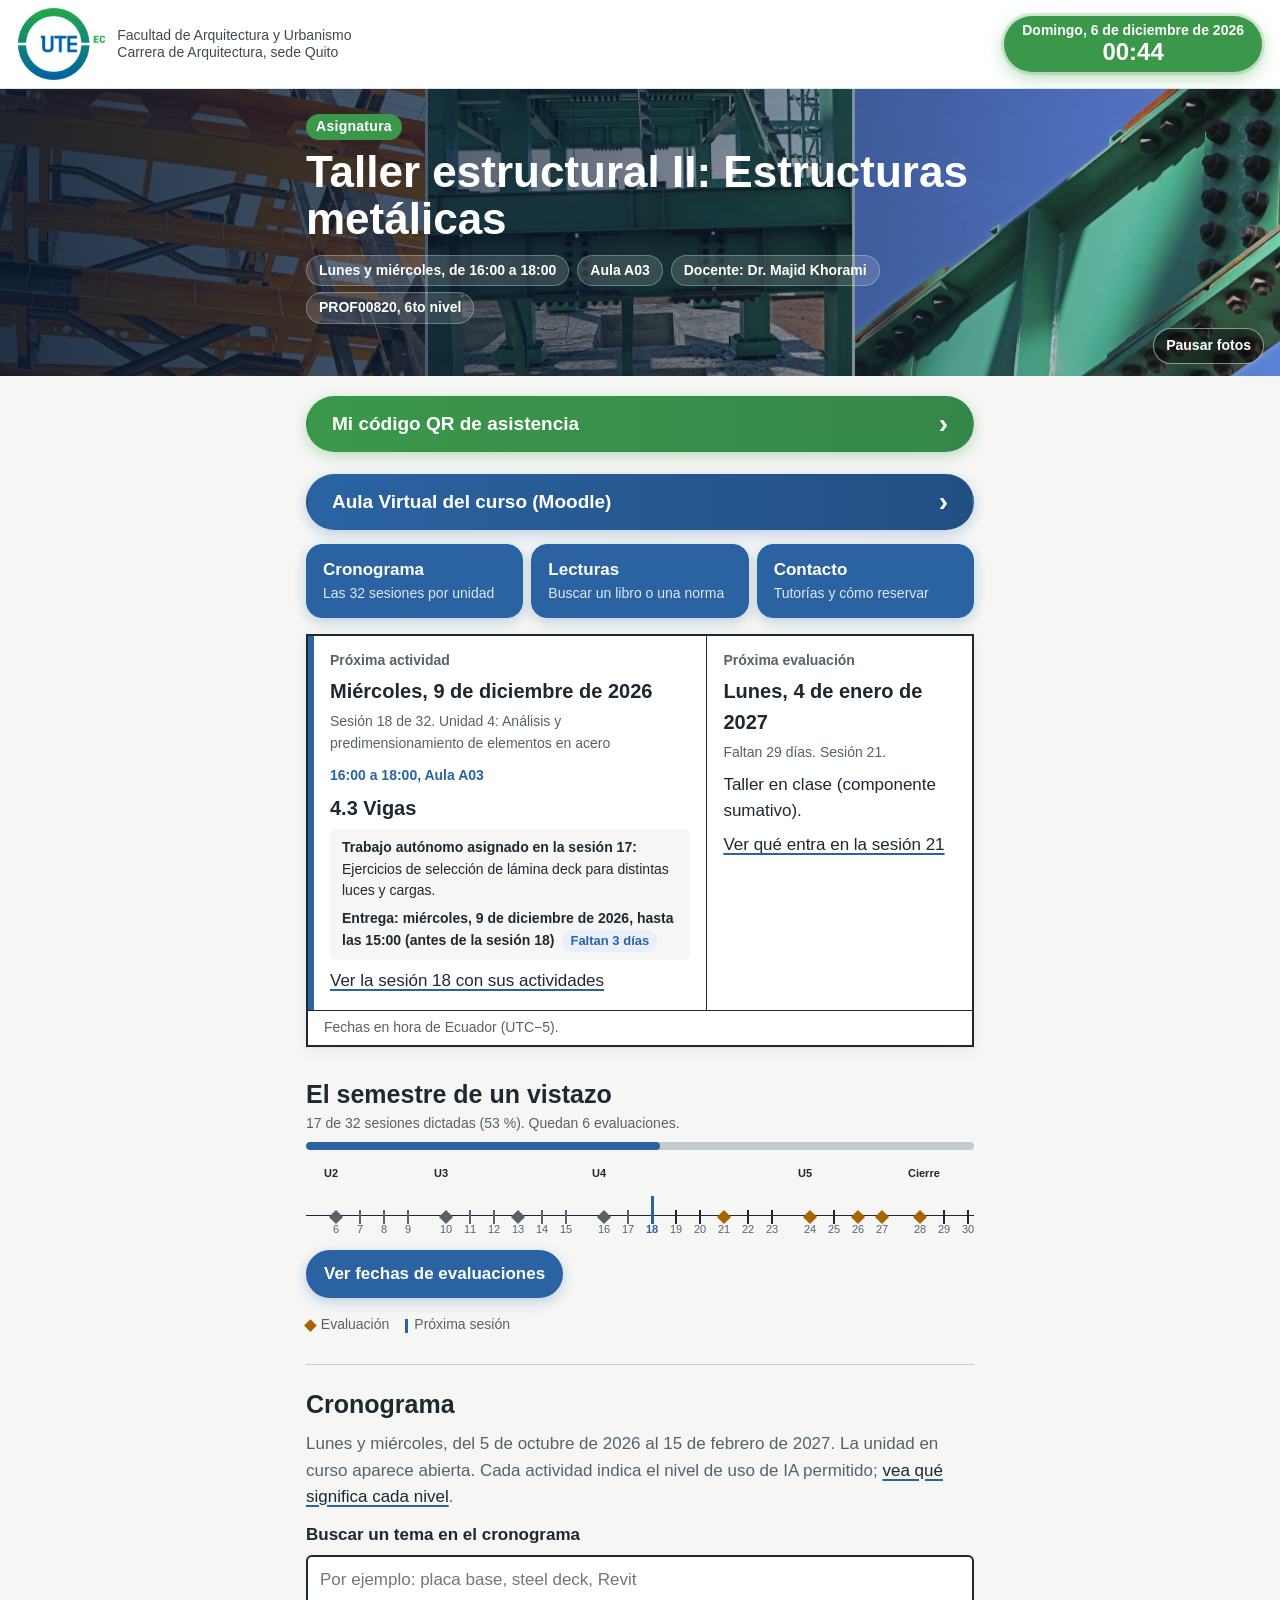
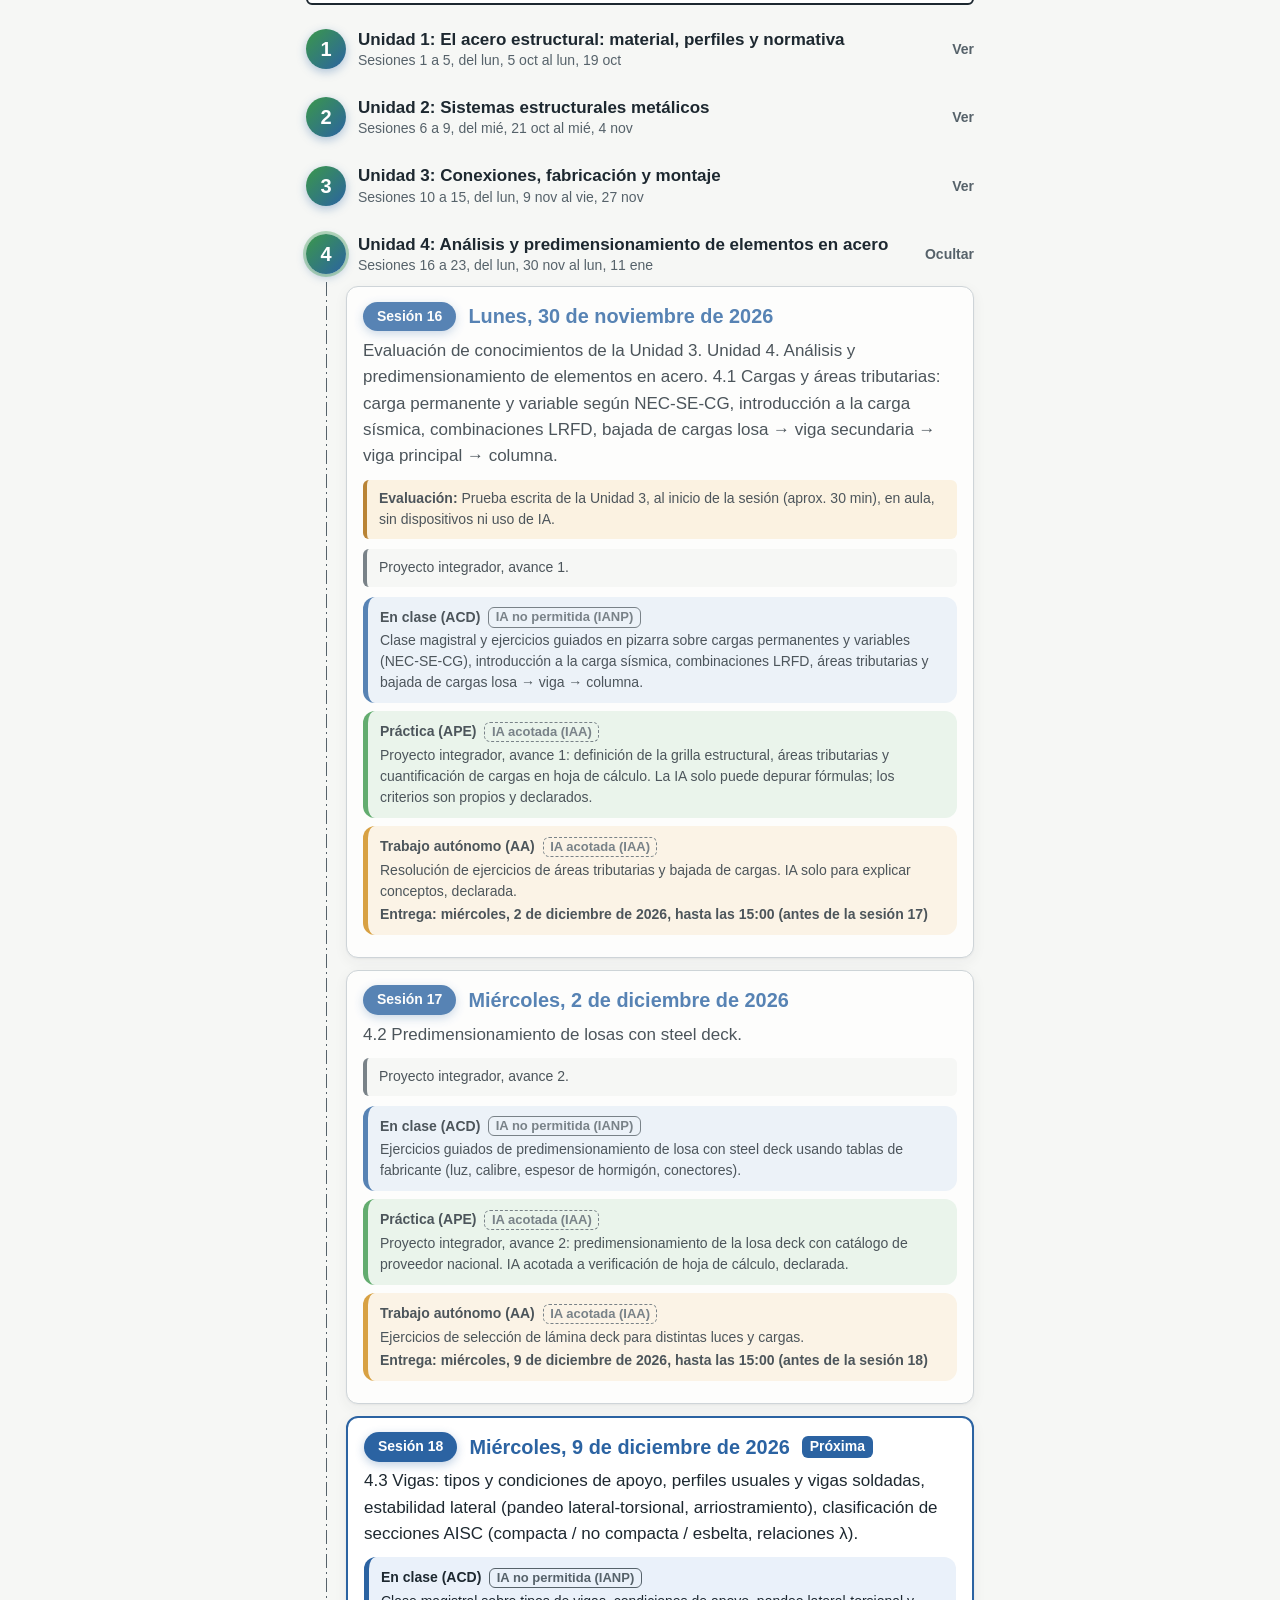
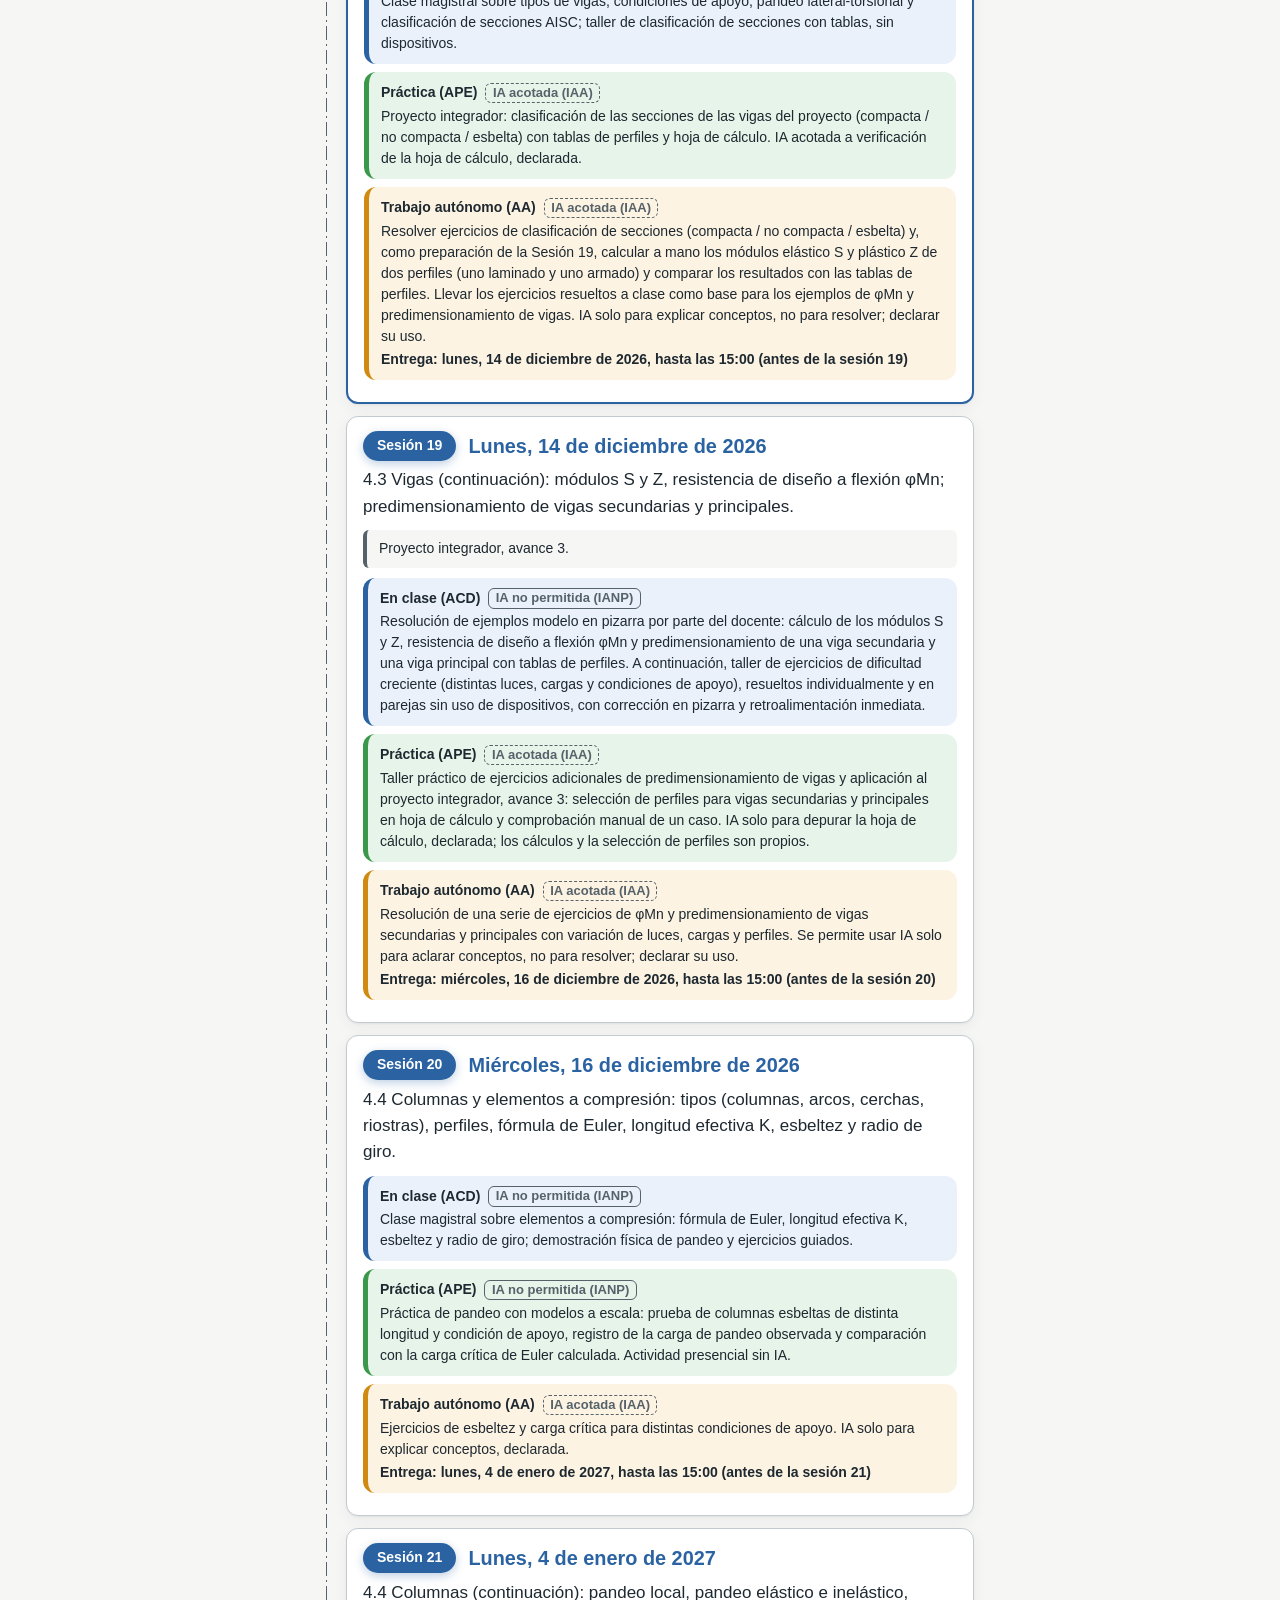
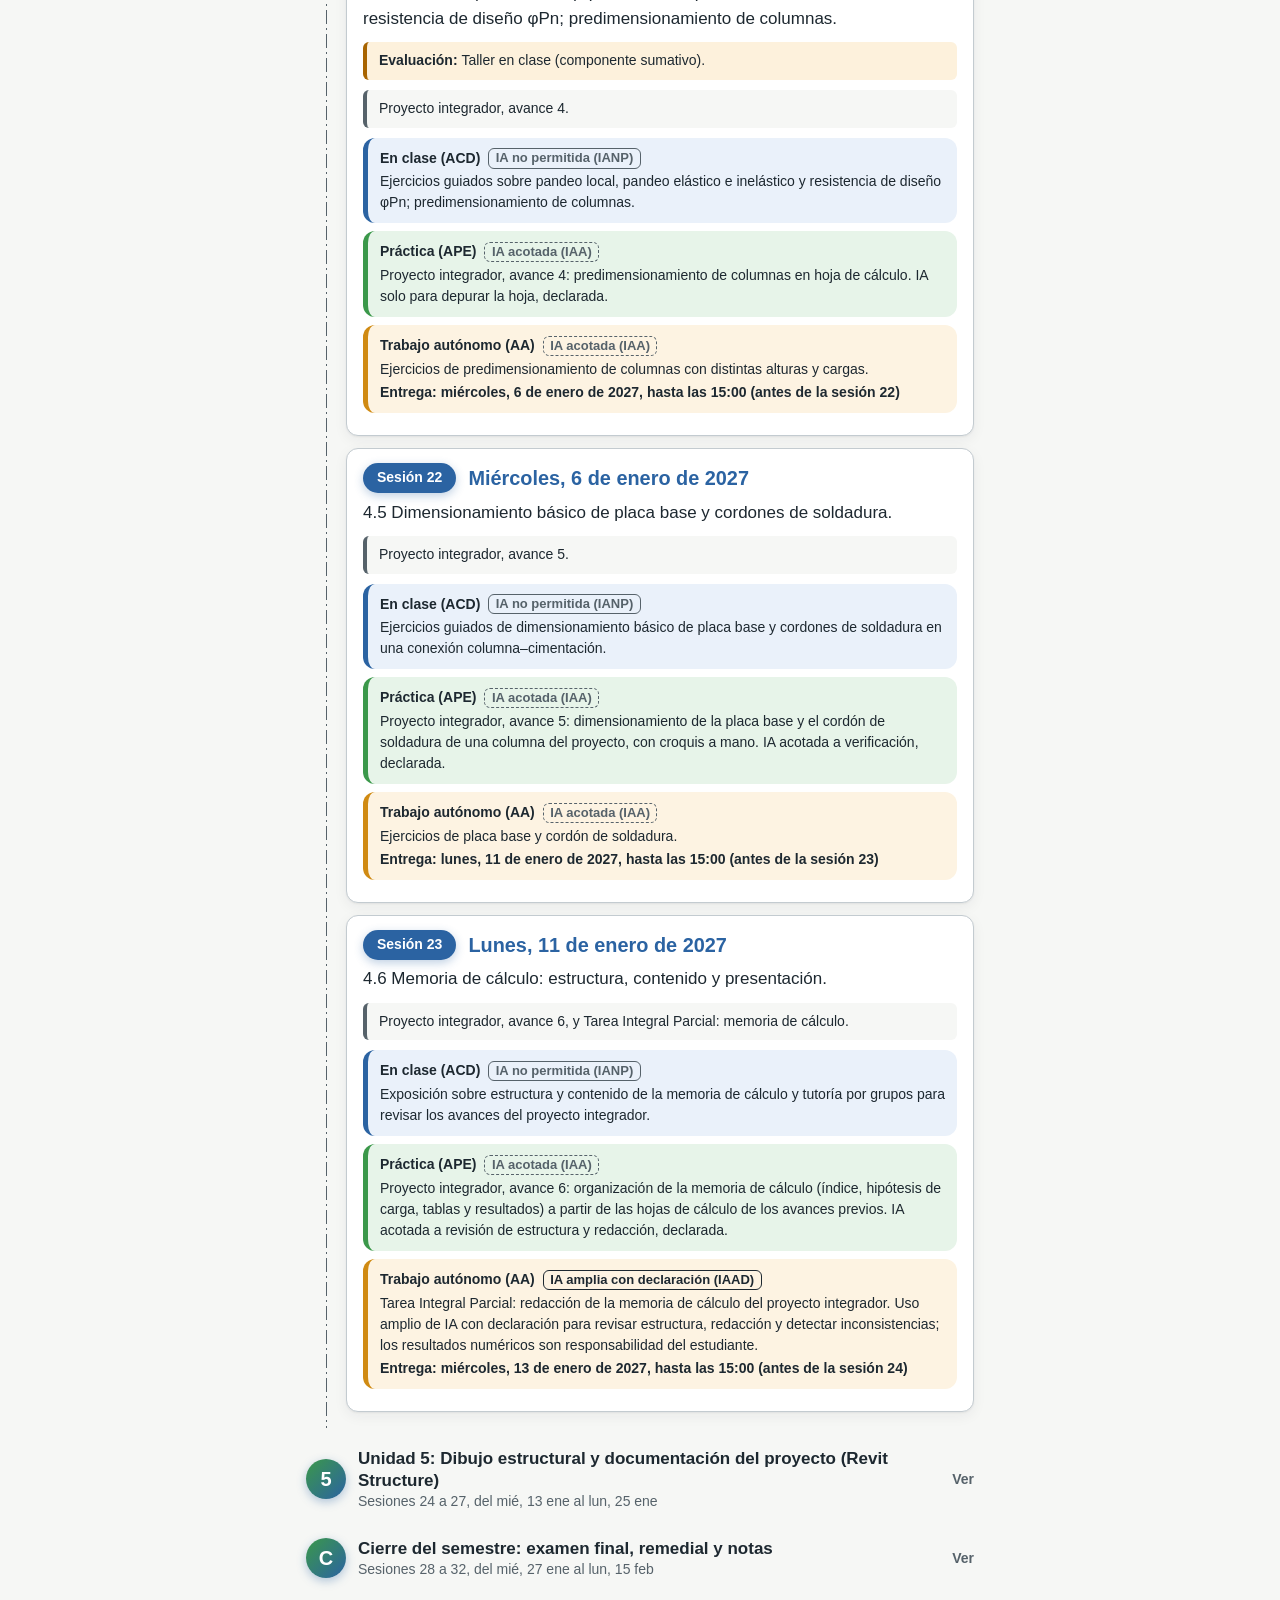
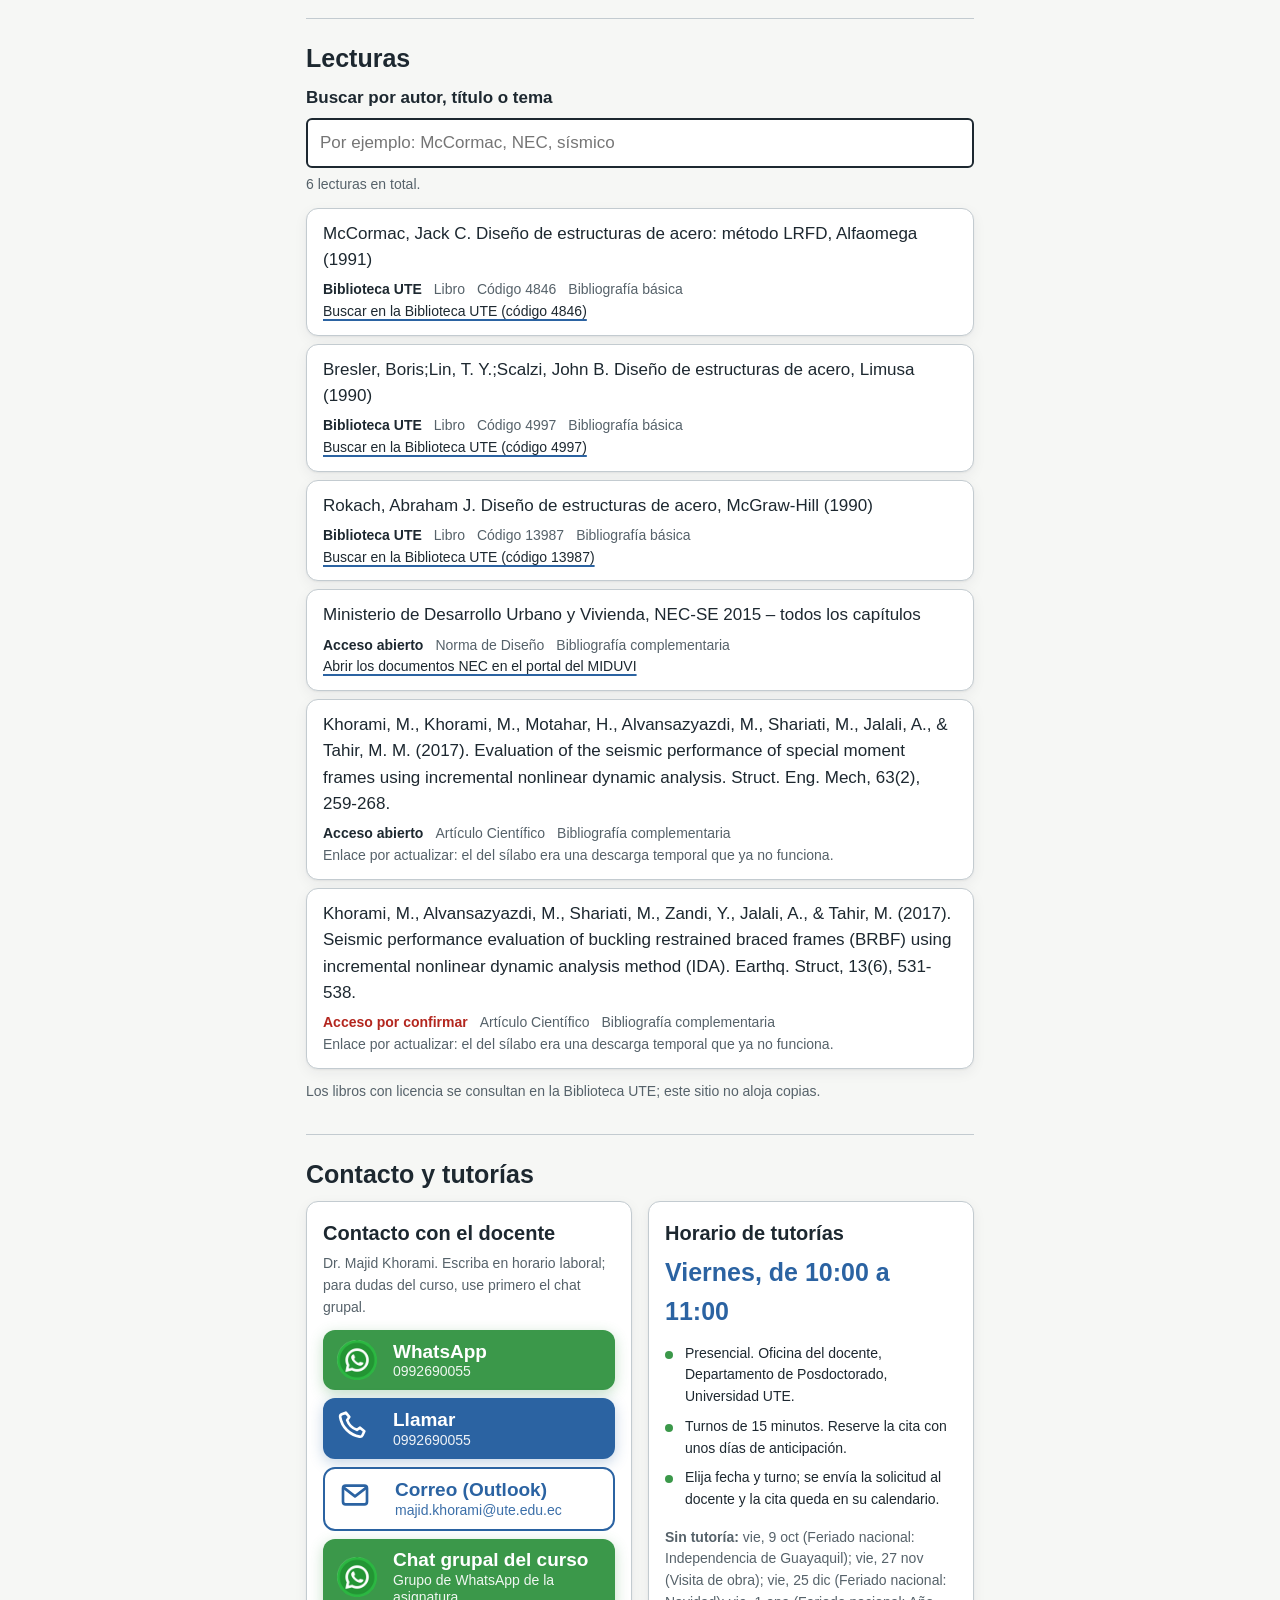
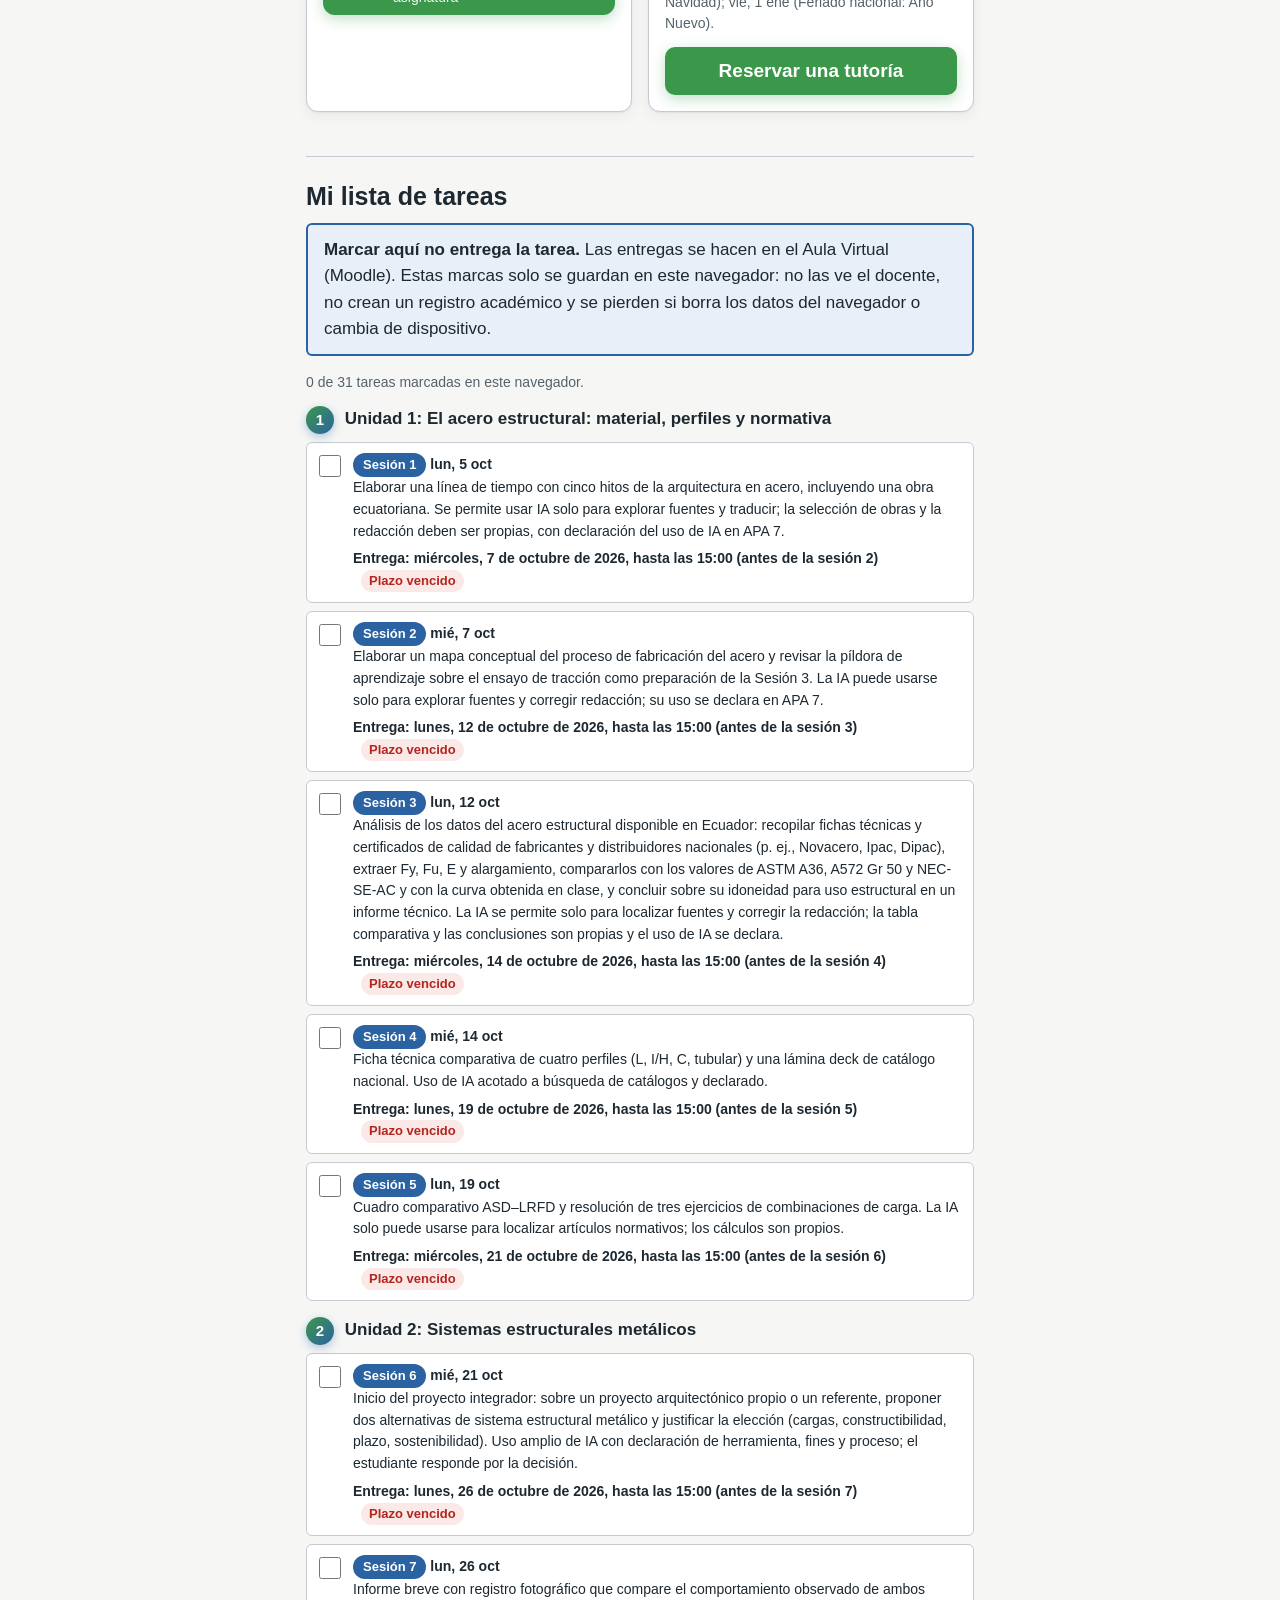
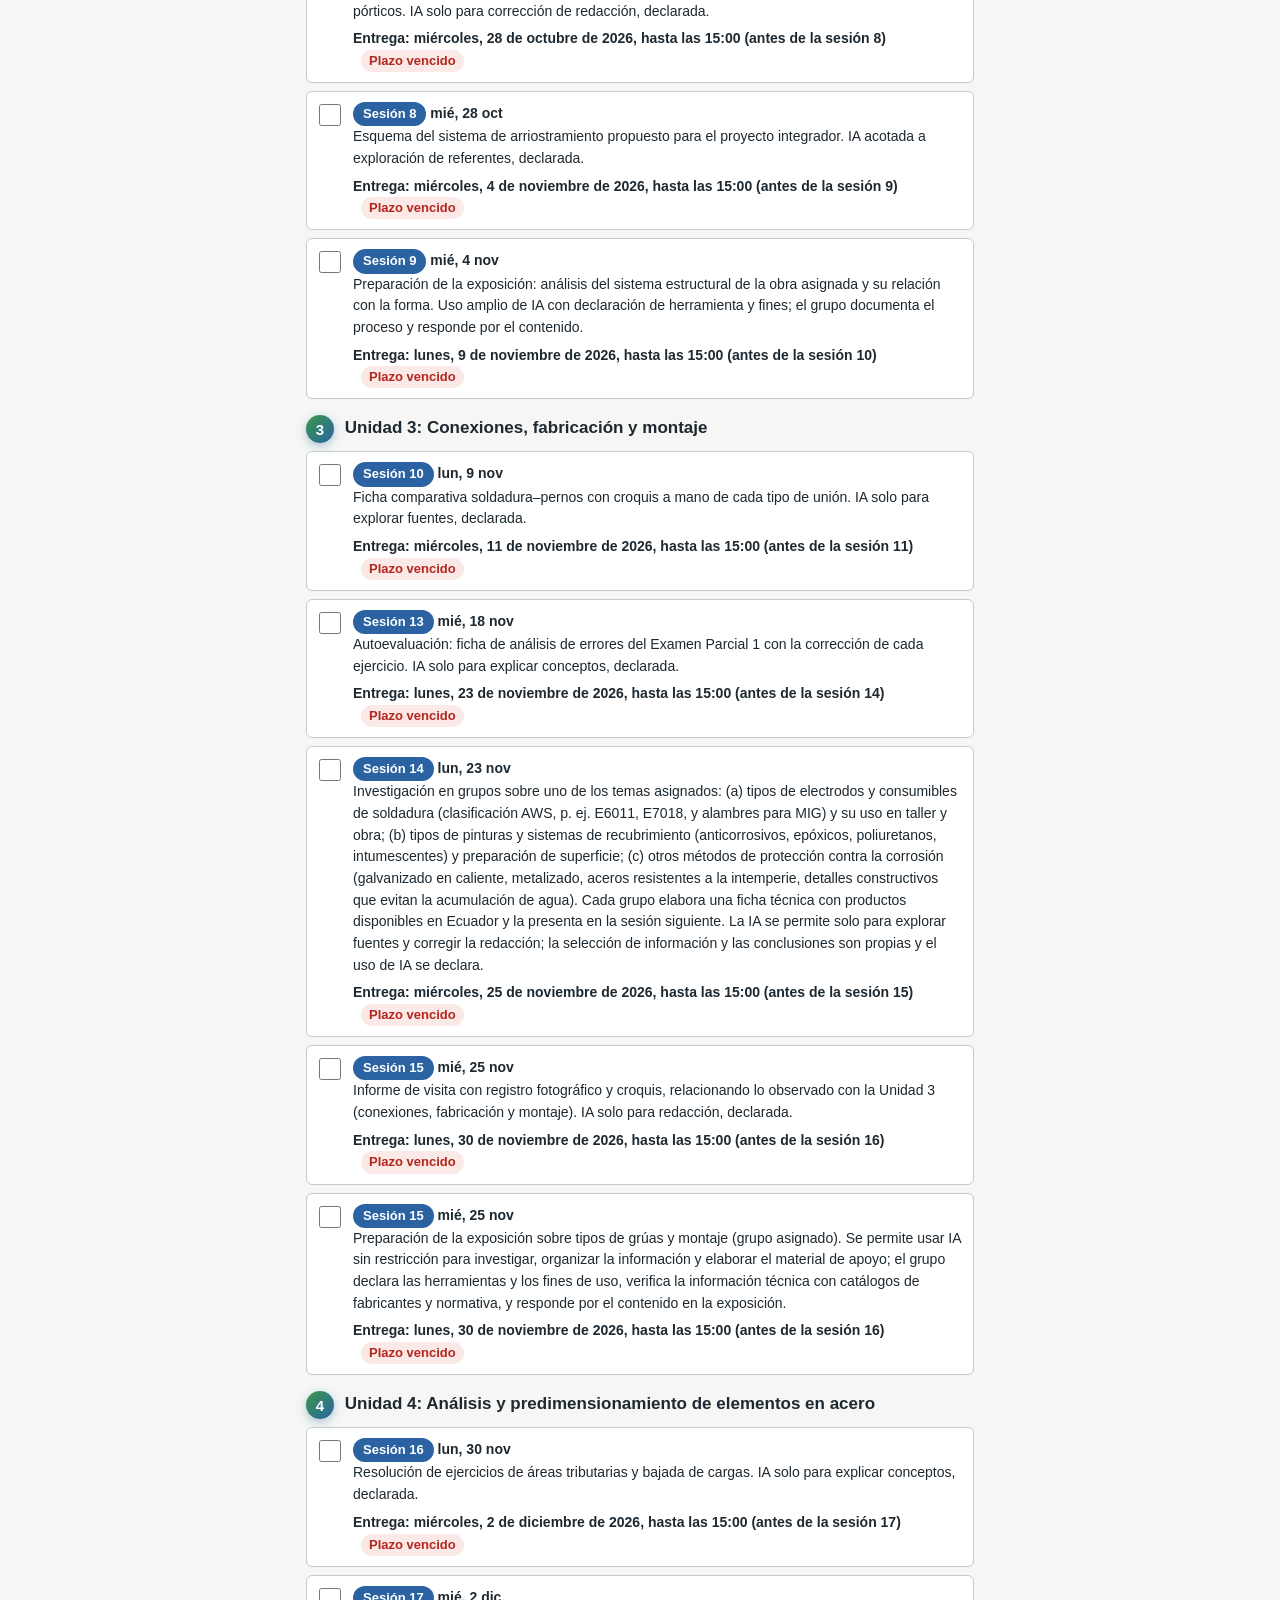
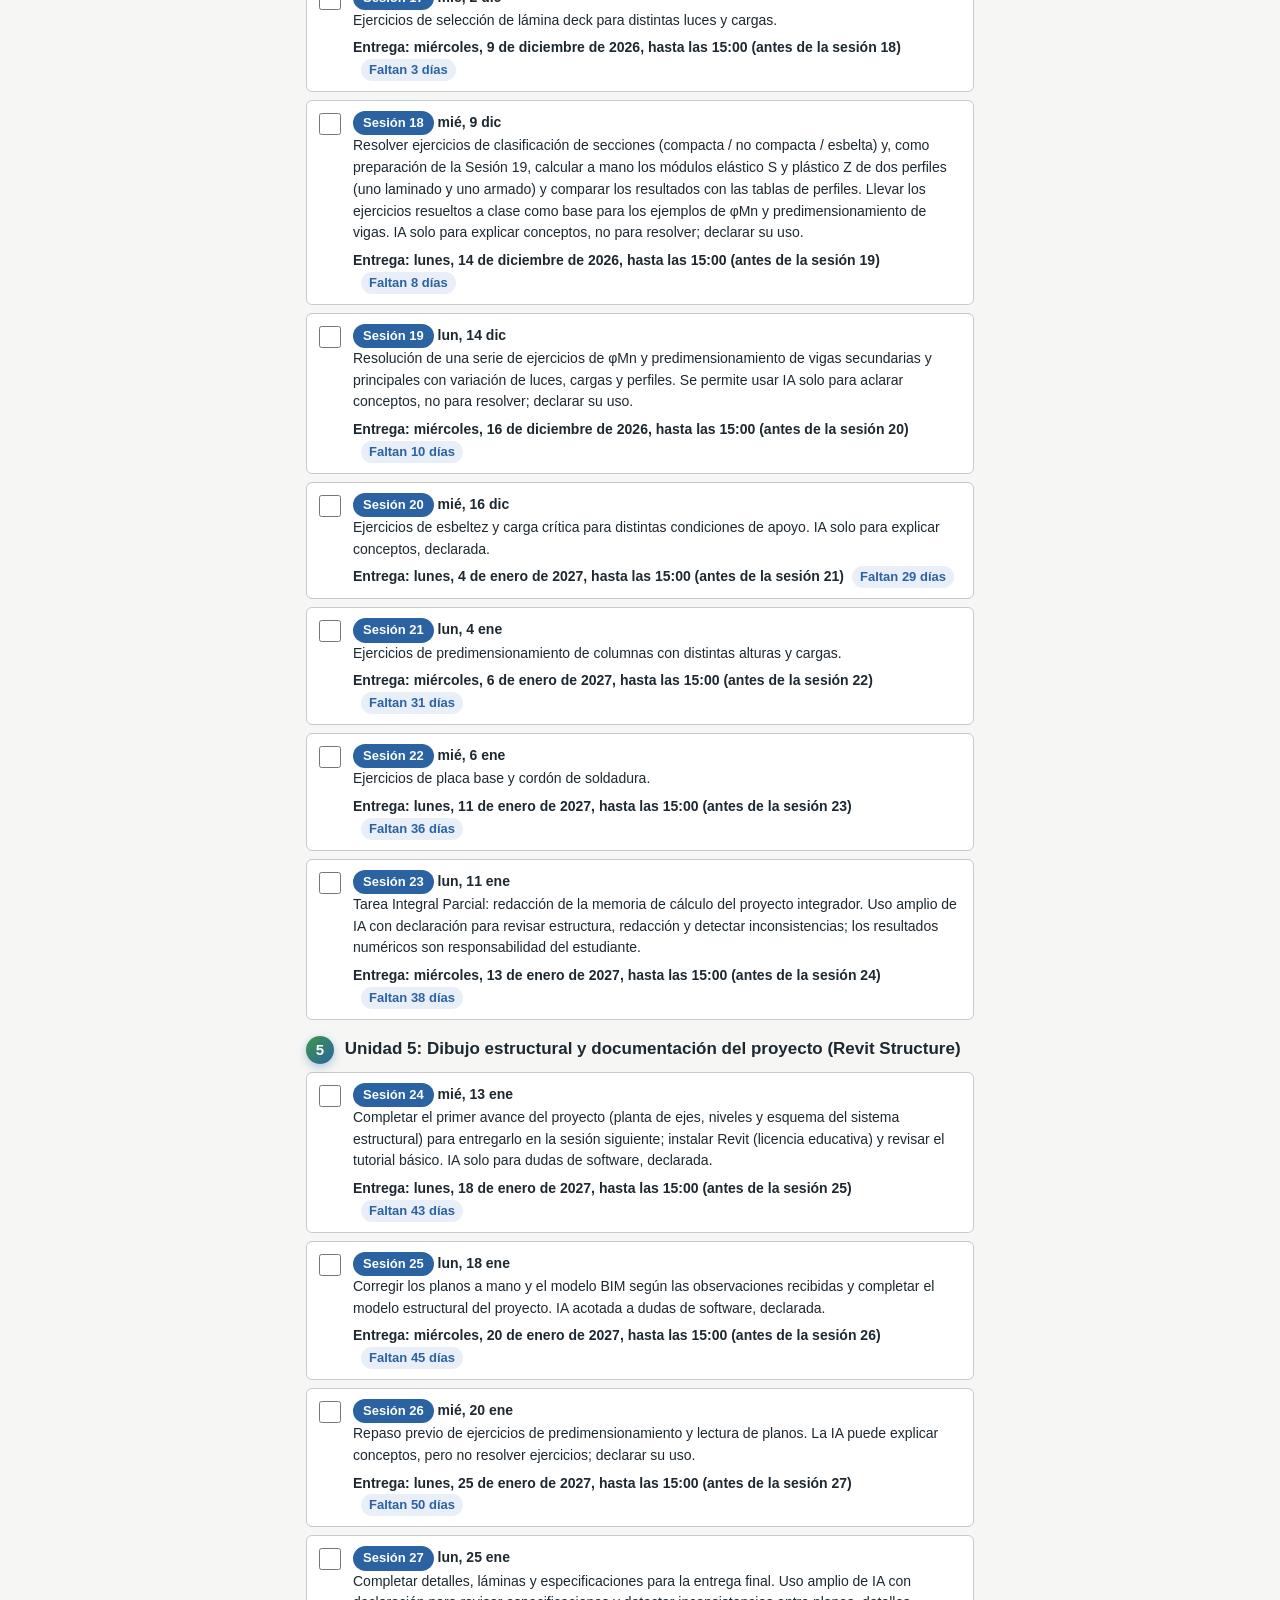
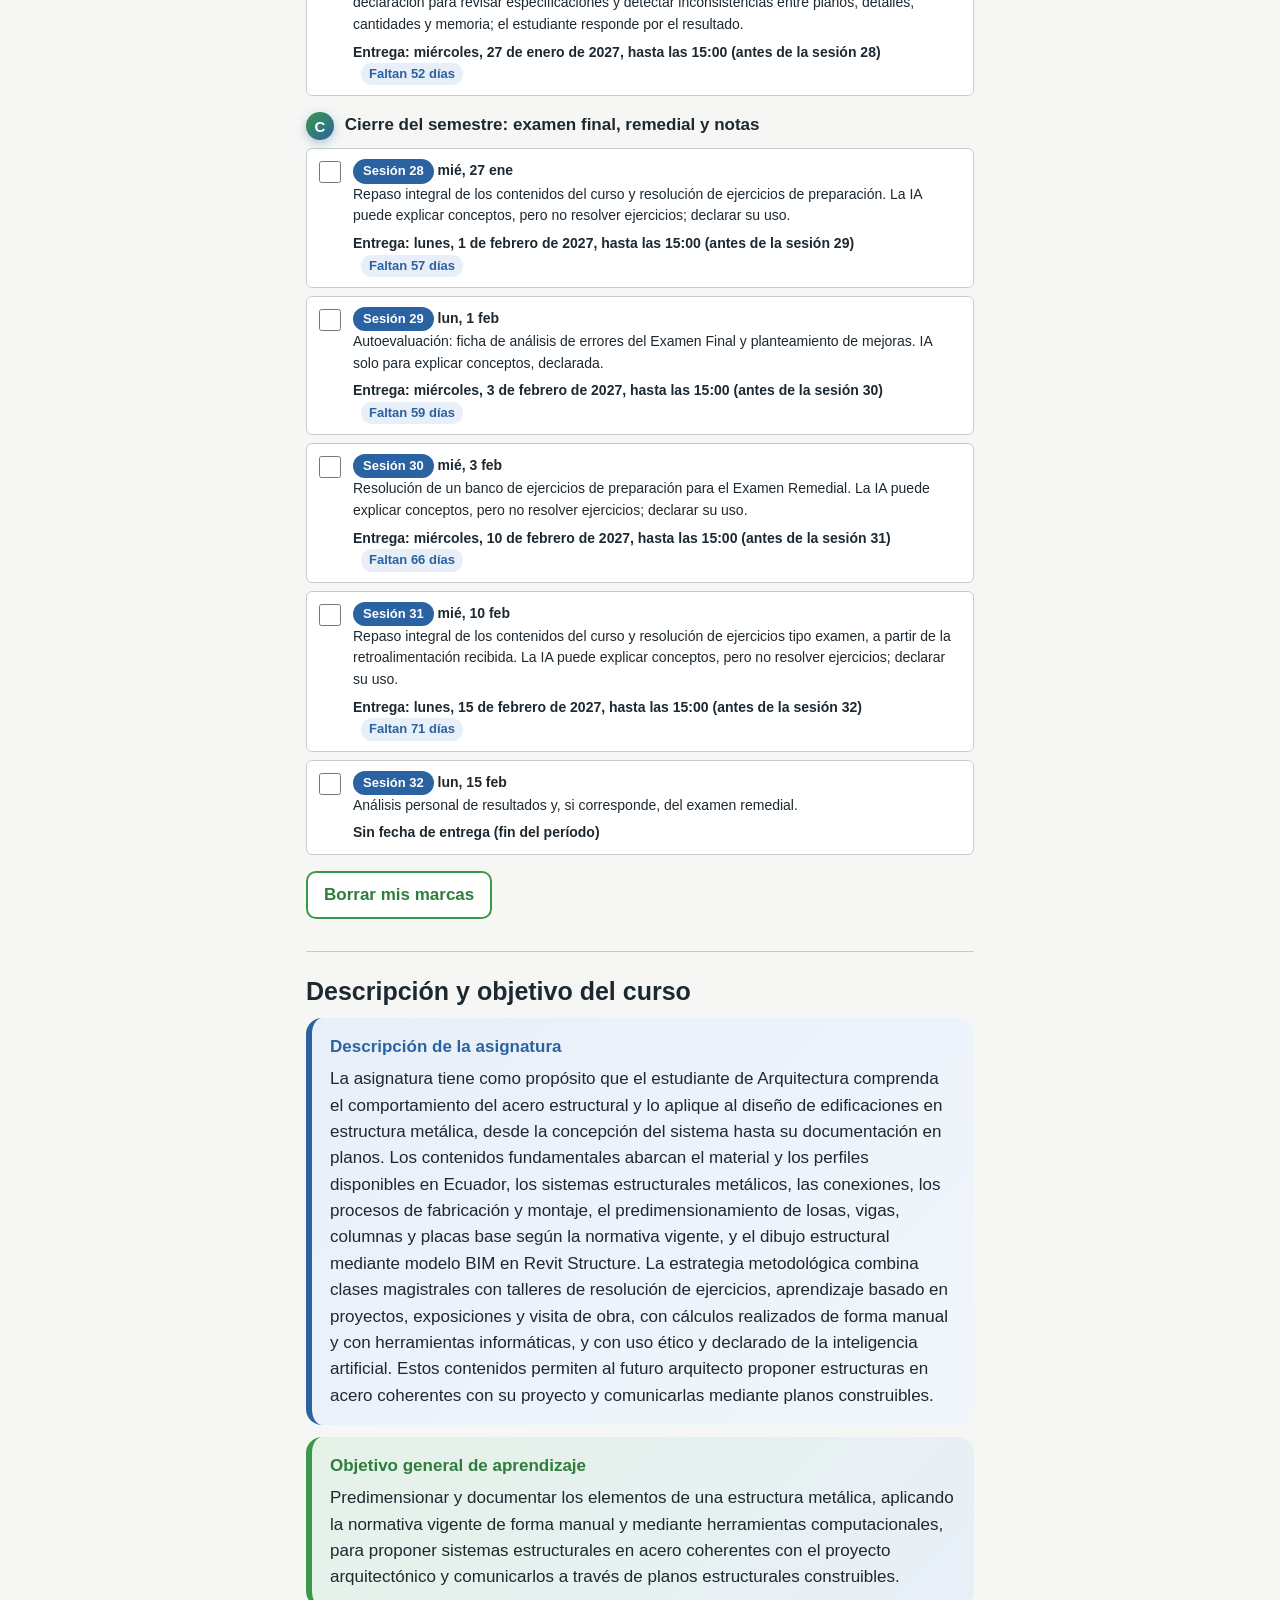
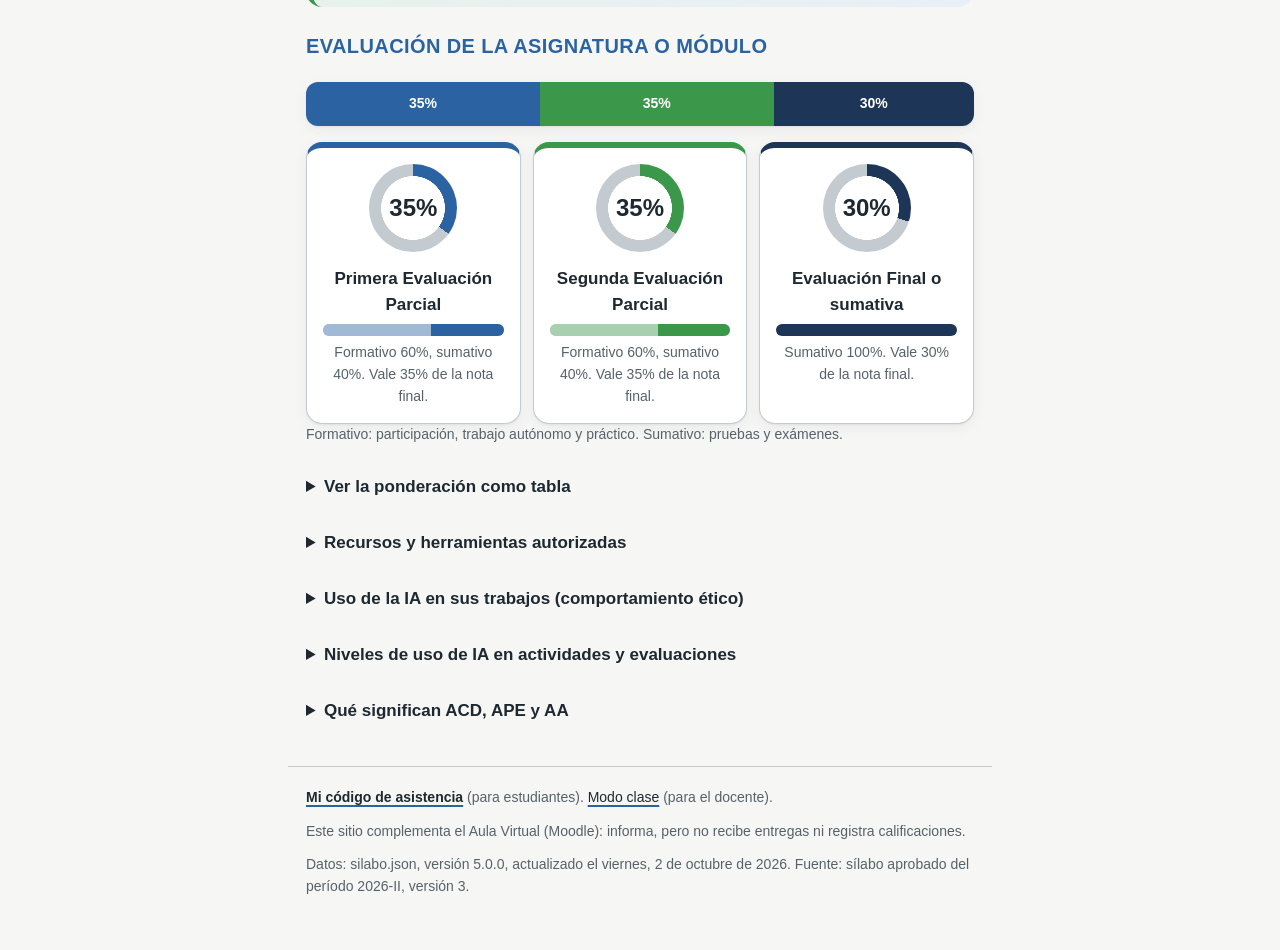
==== commit 20966a2d: "Add files via upload" ====
(no text change in the page or its own stylesheets)
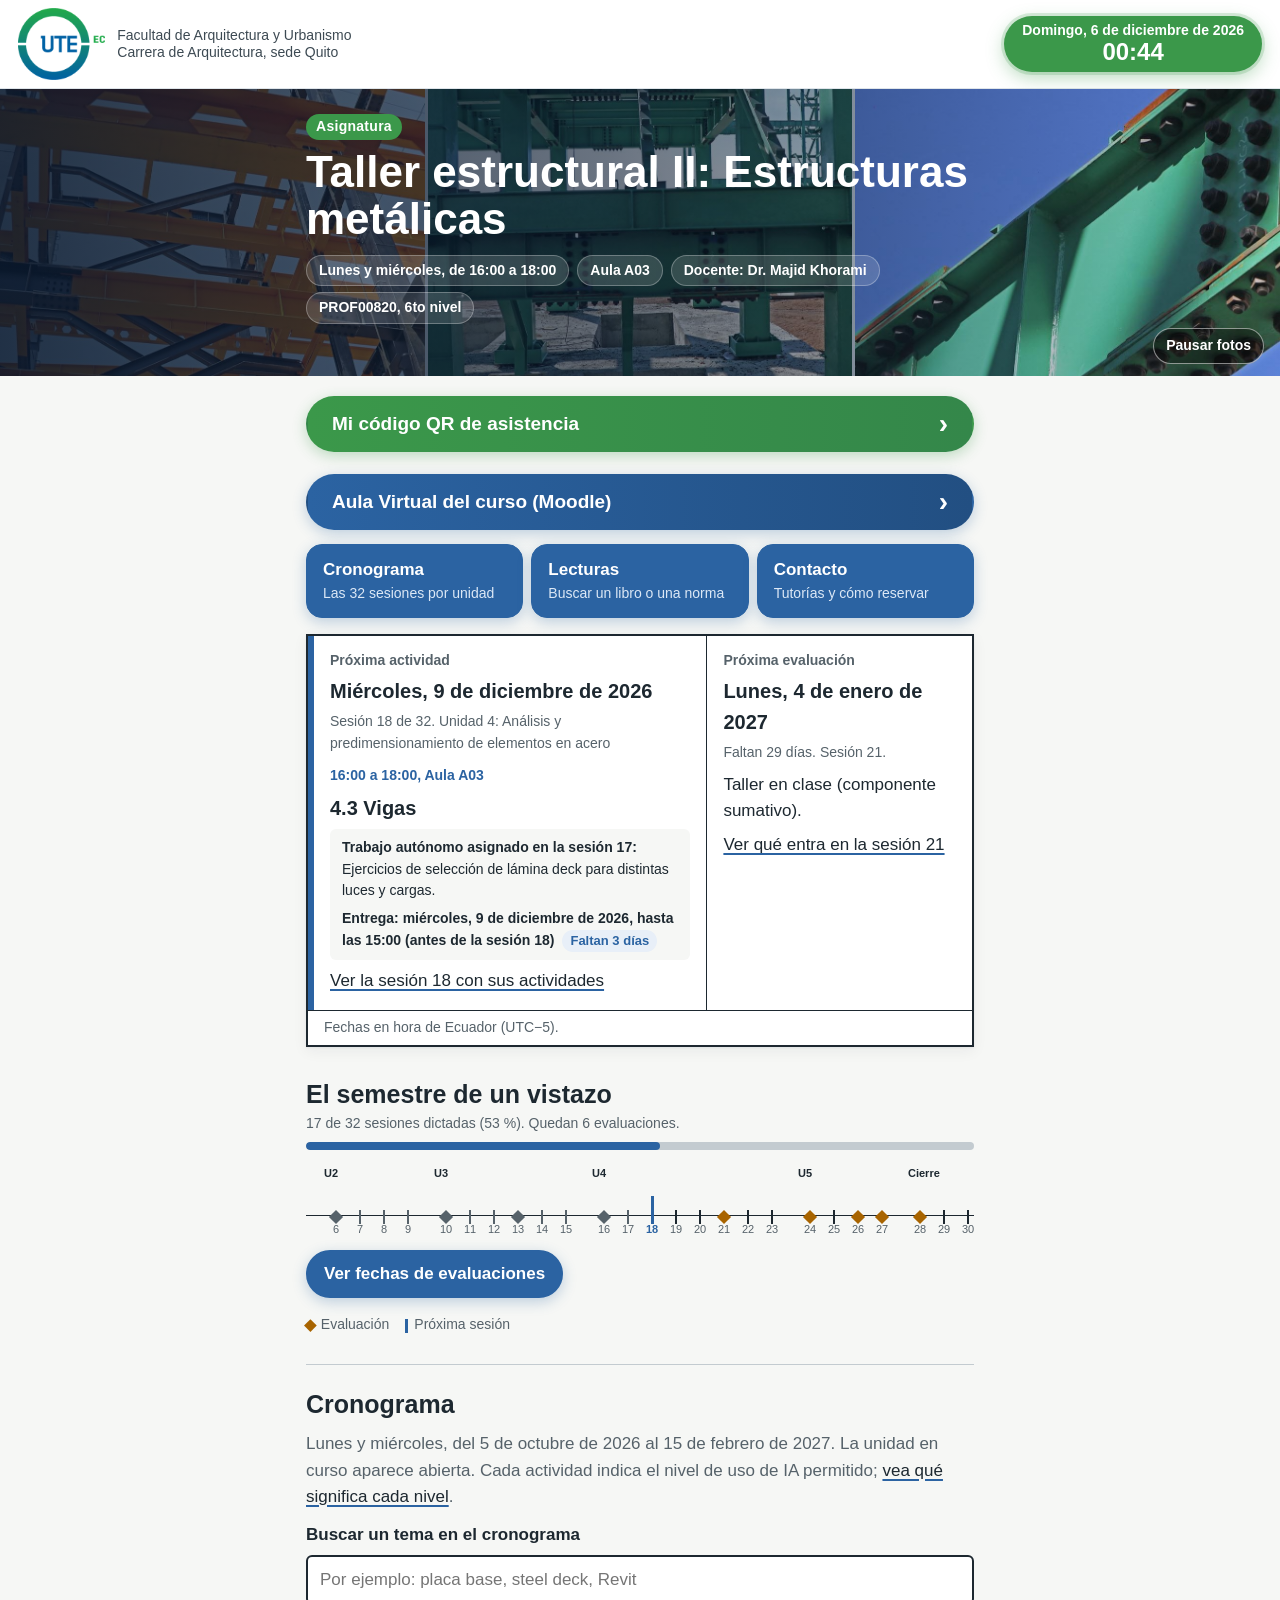
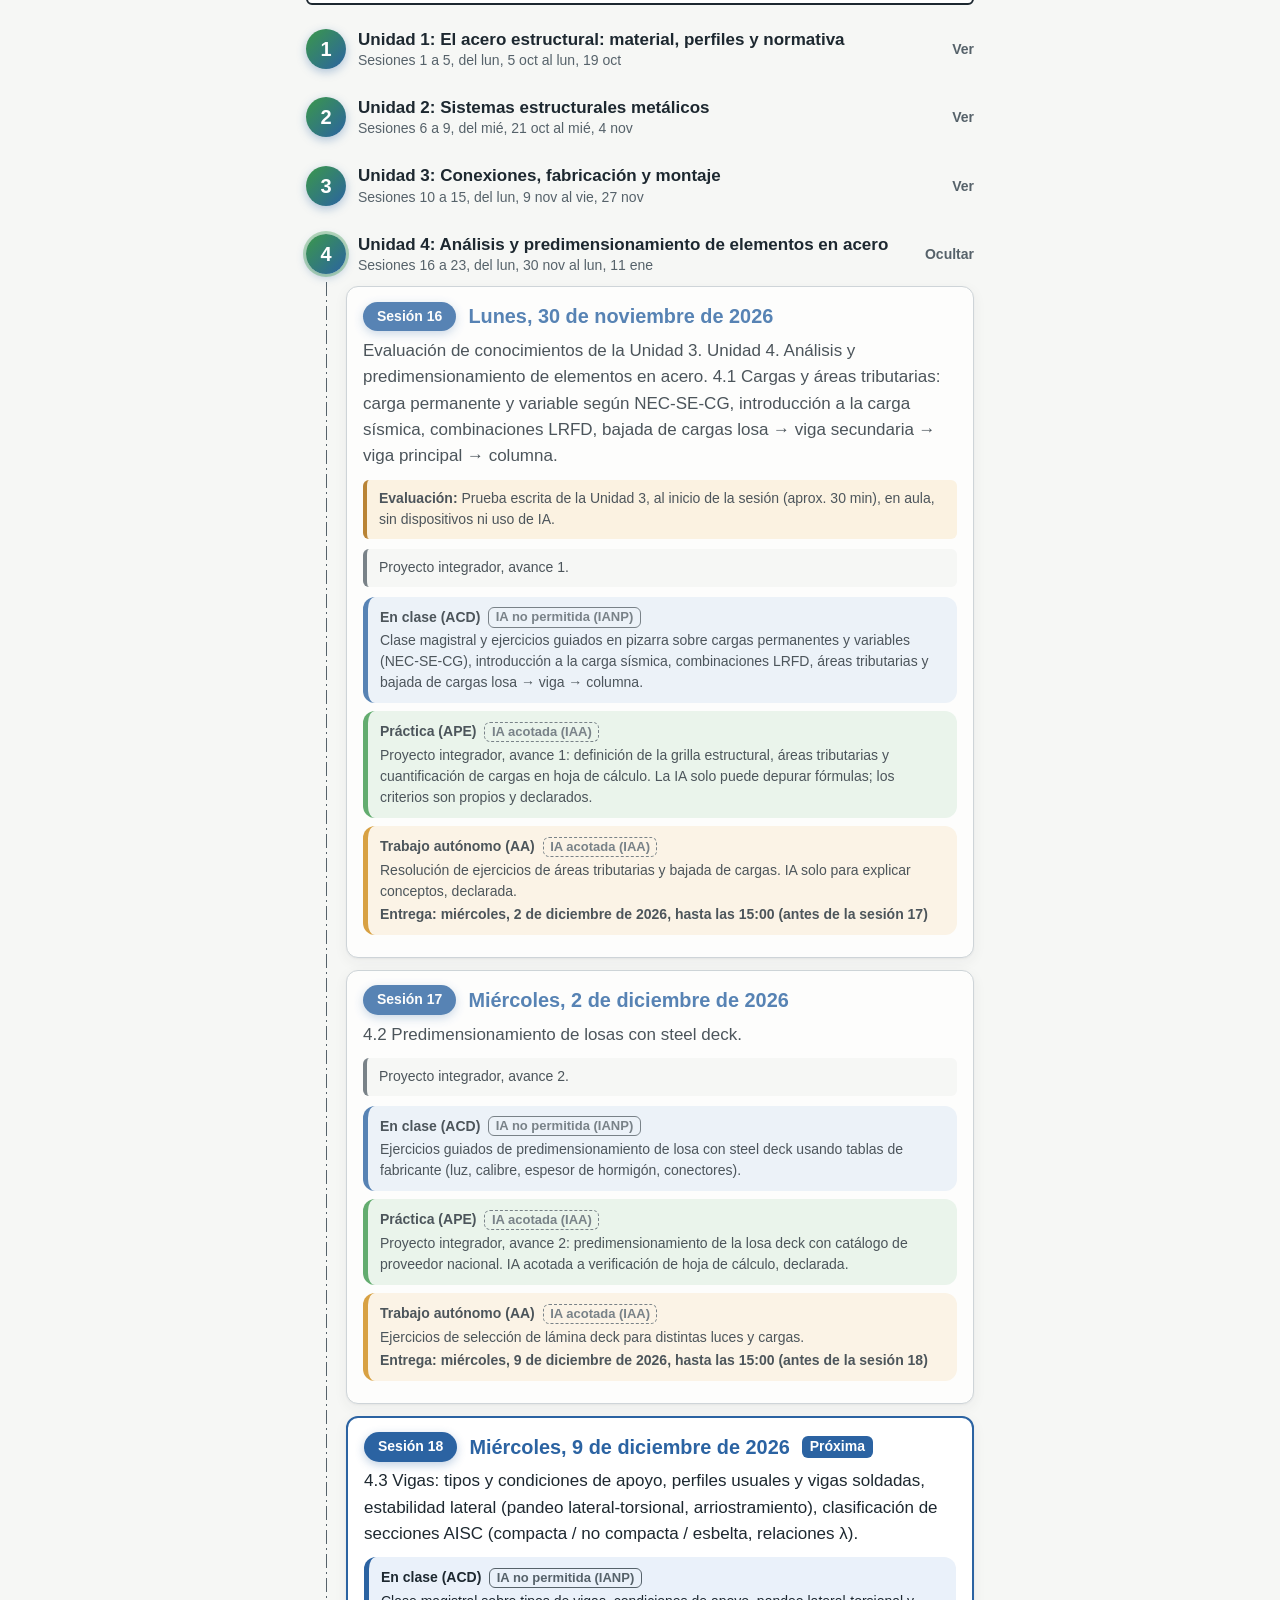
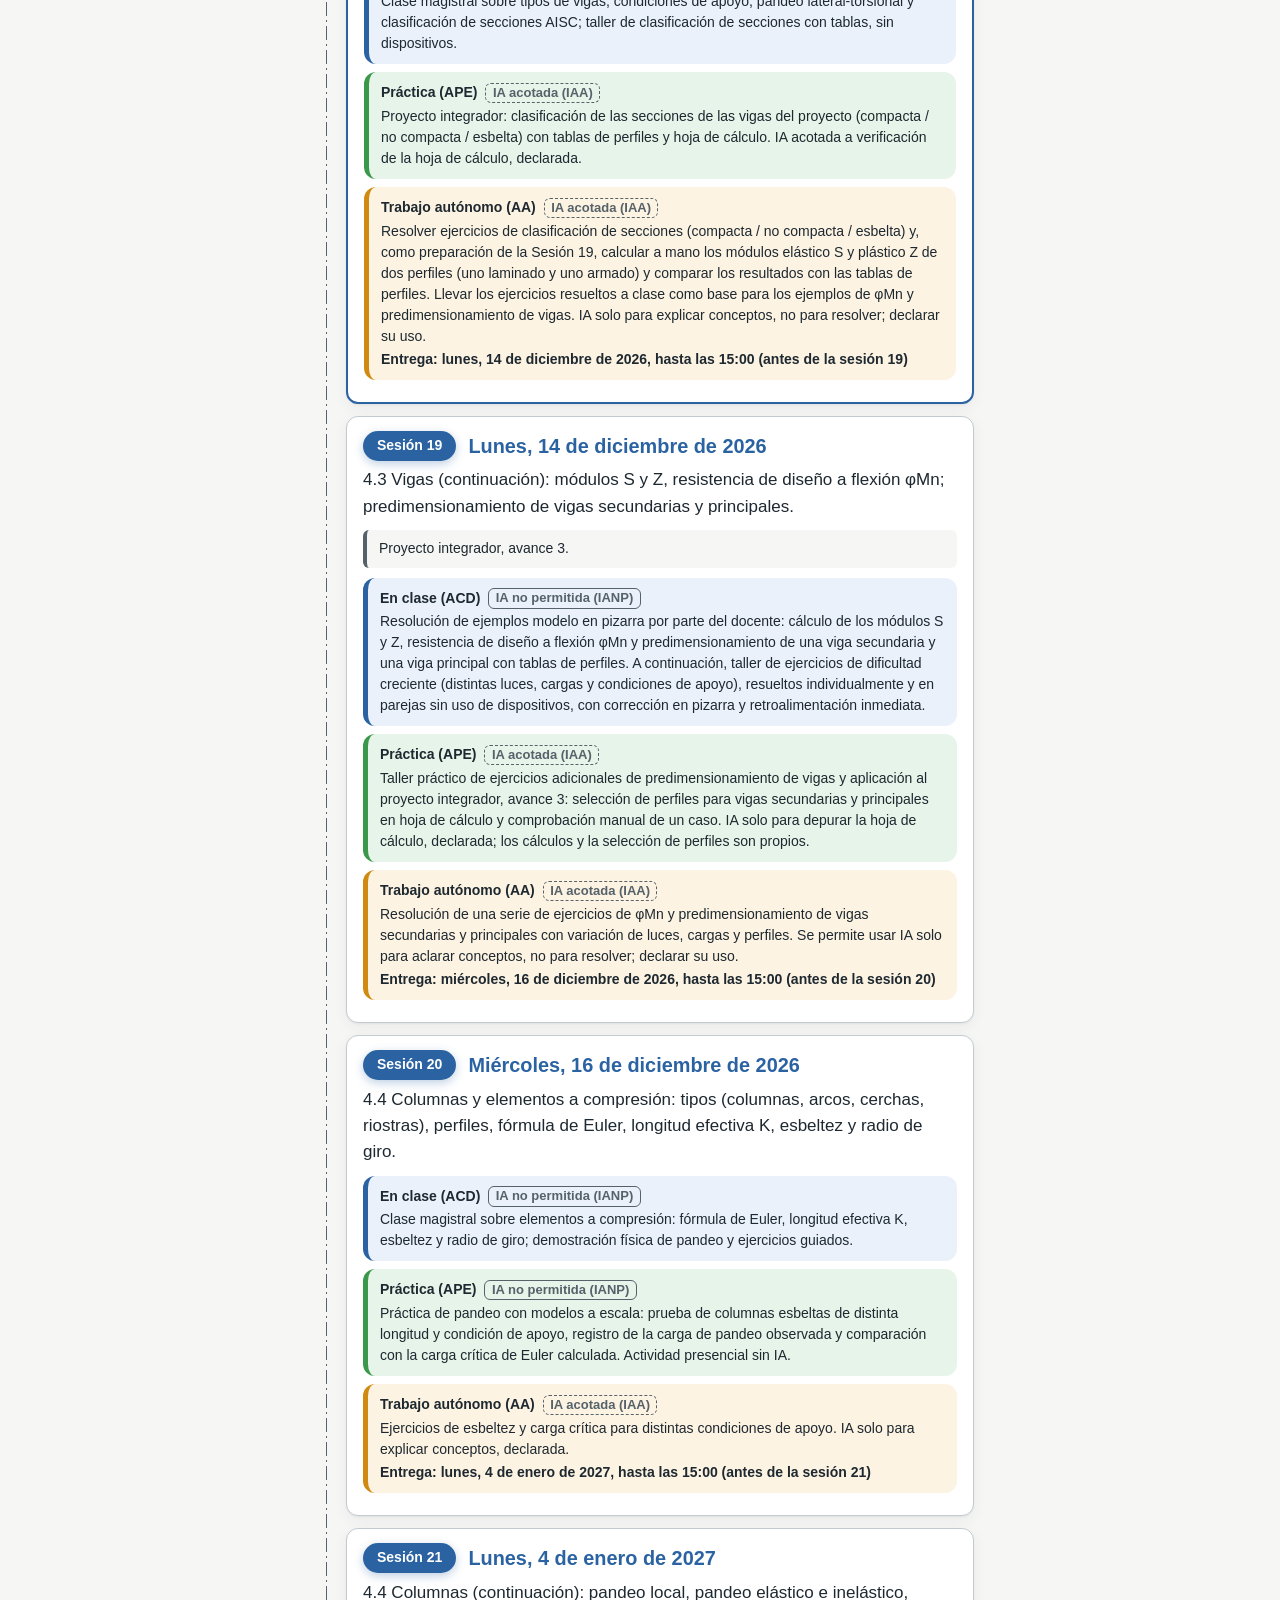
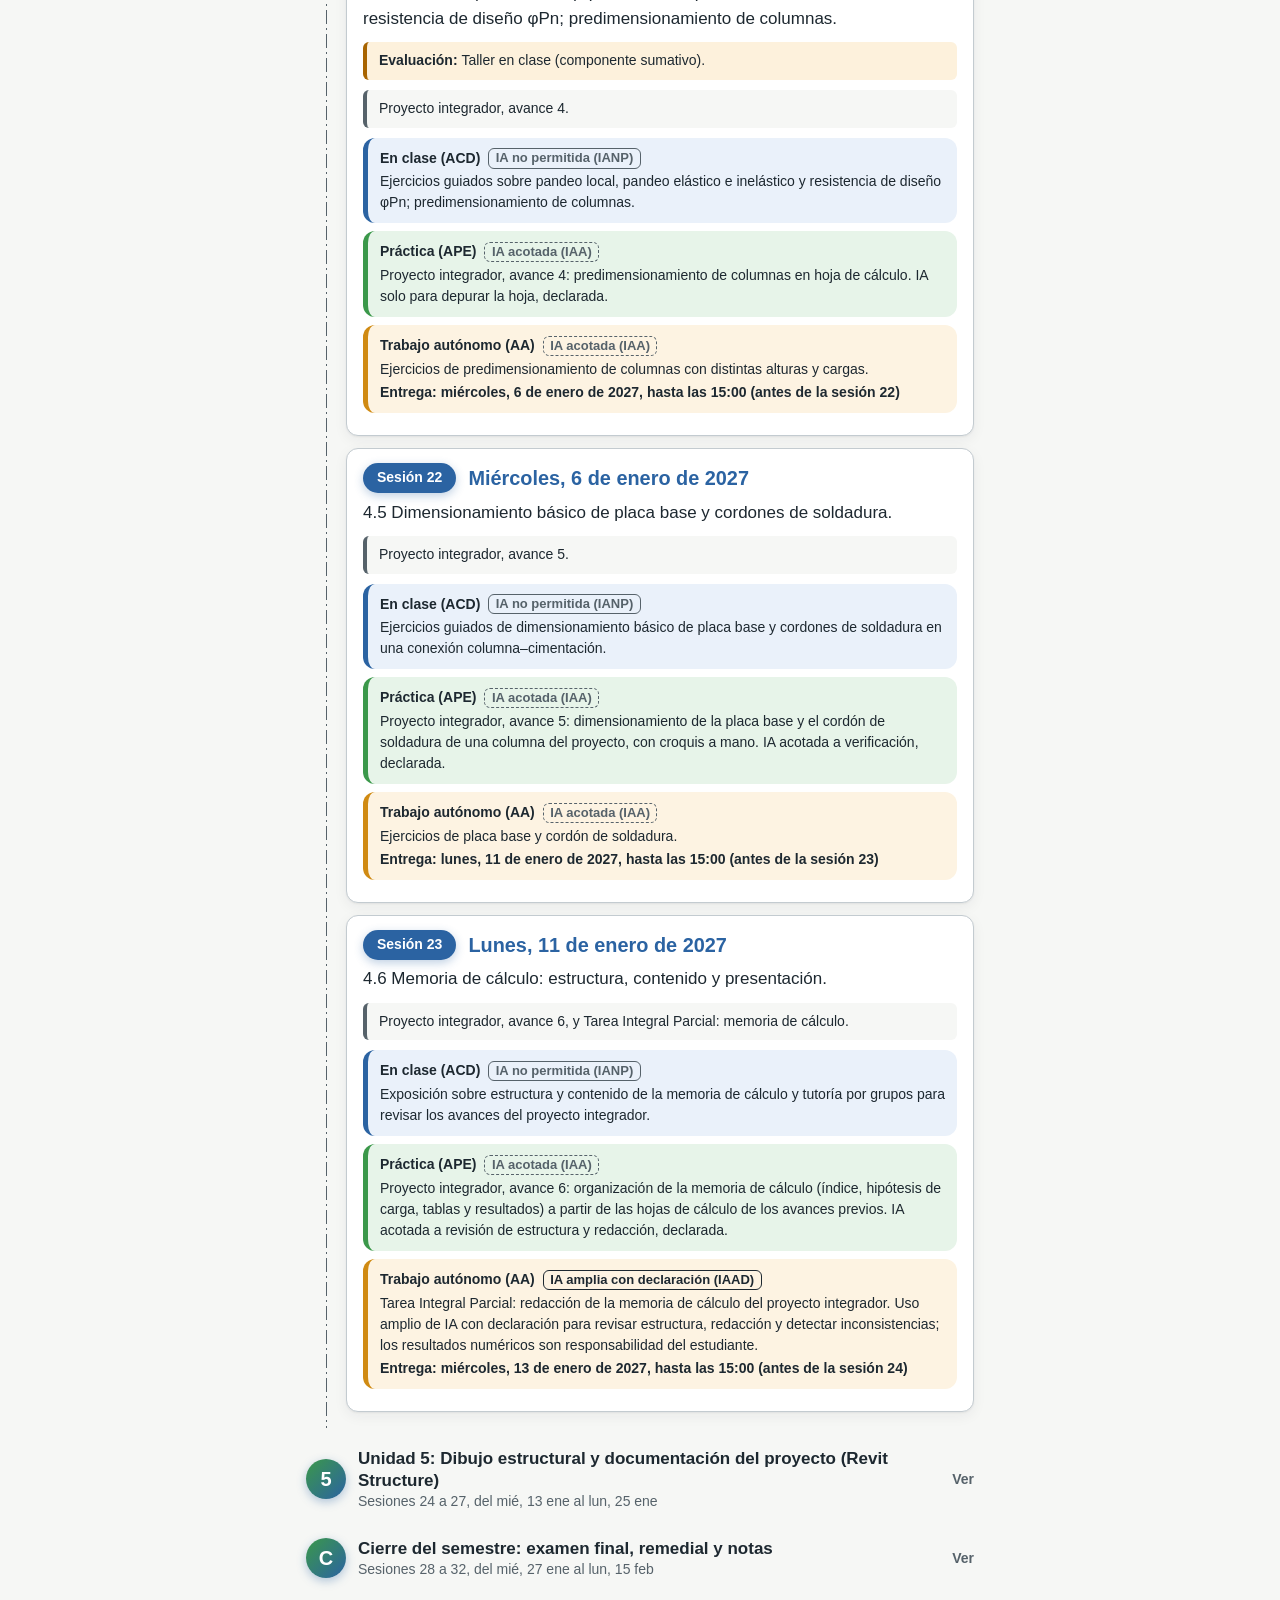
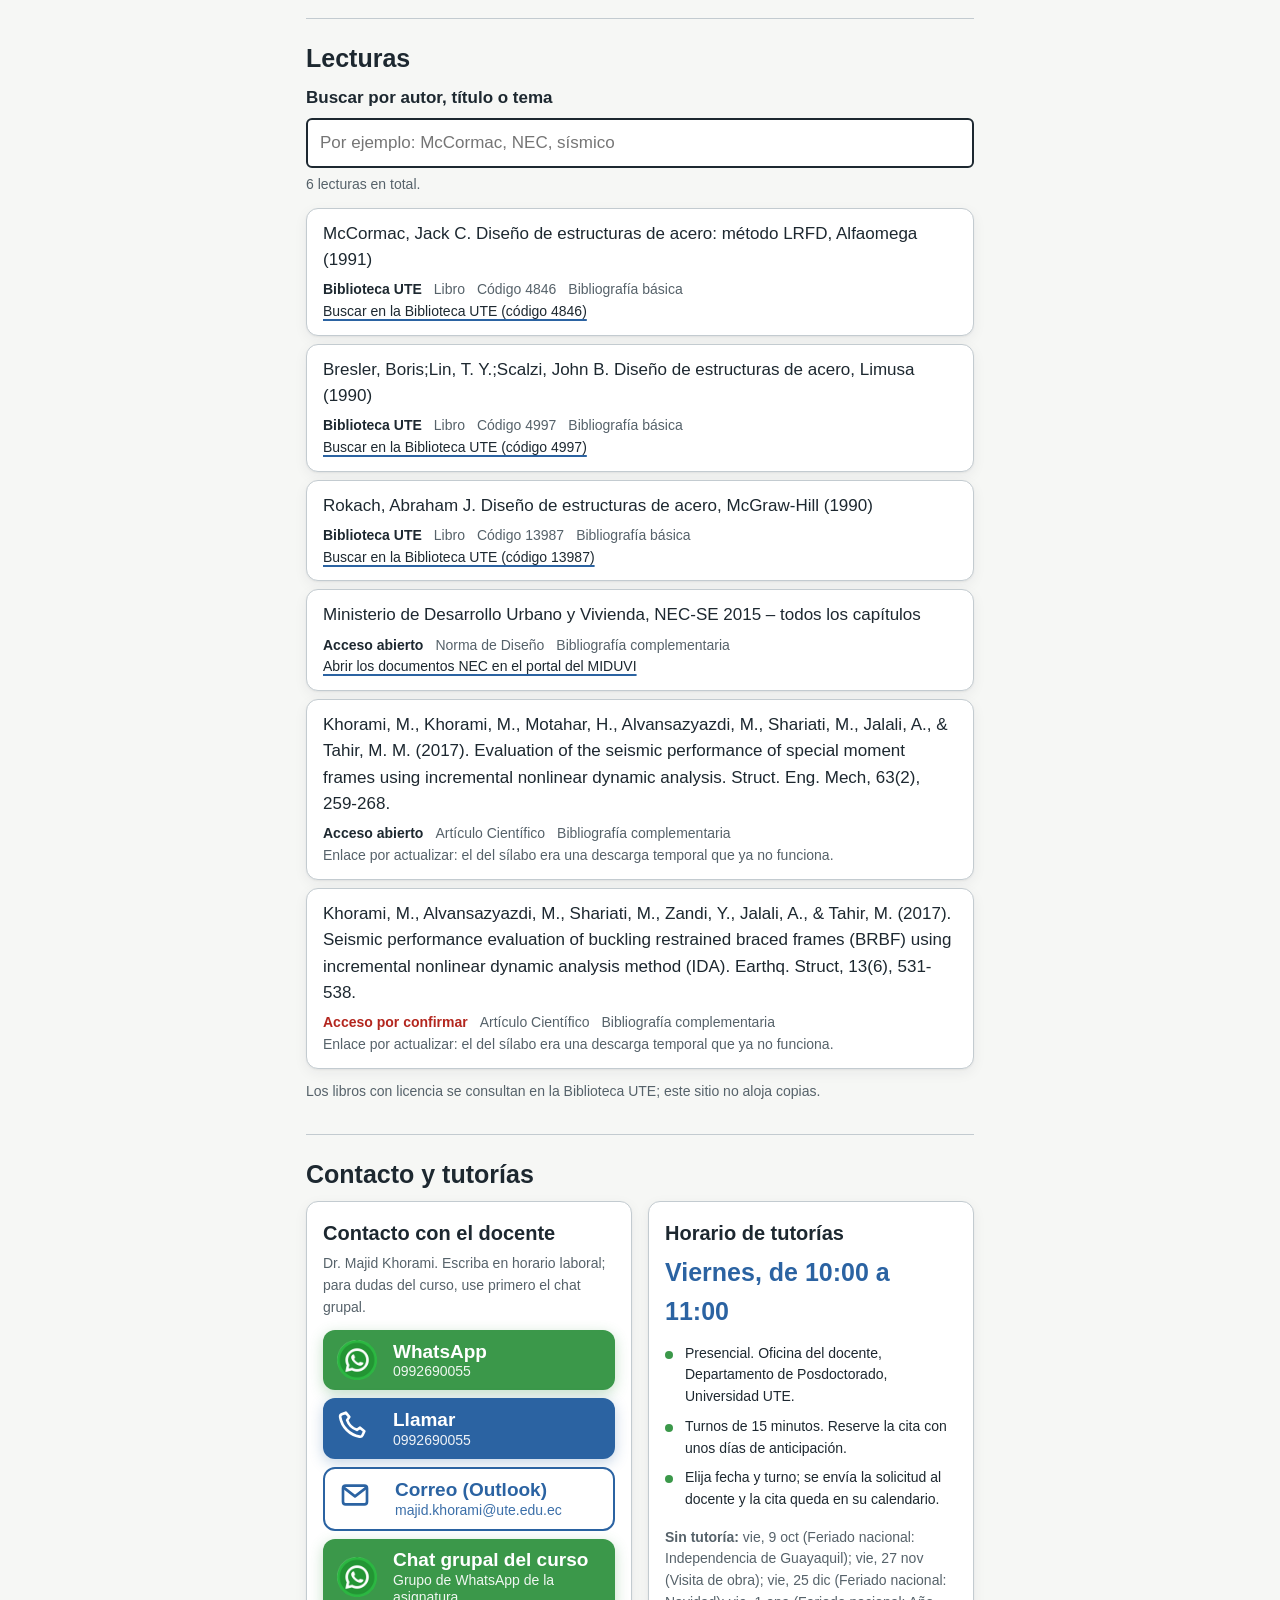
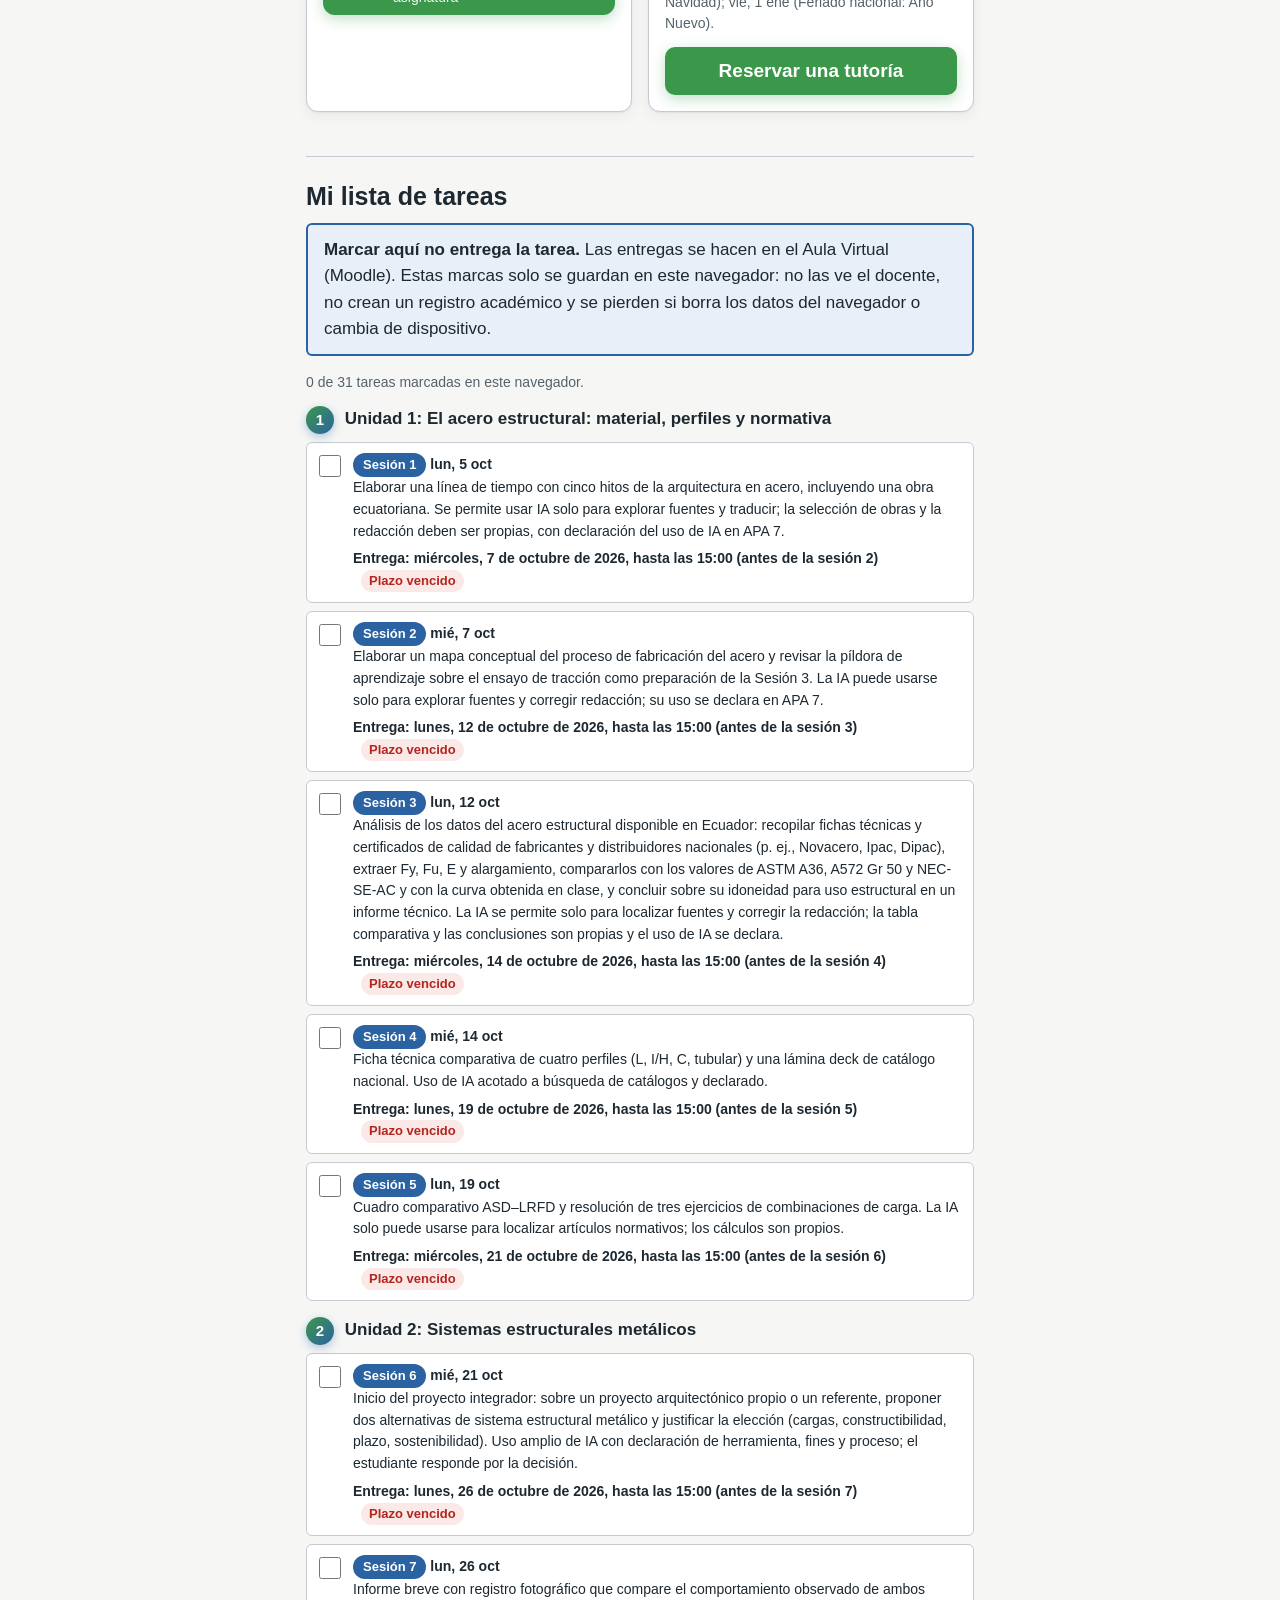
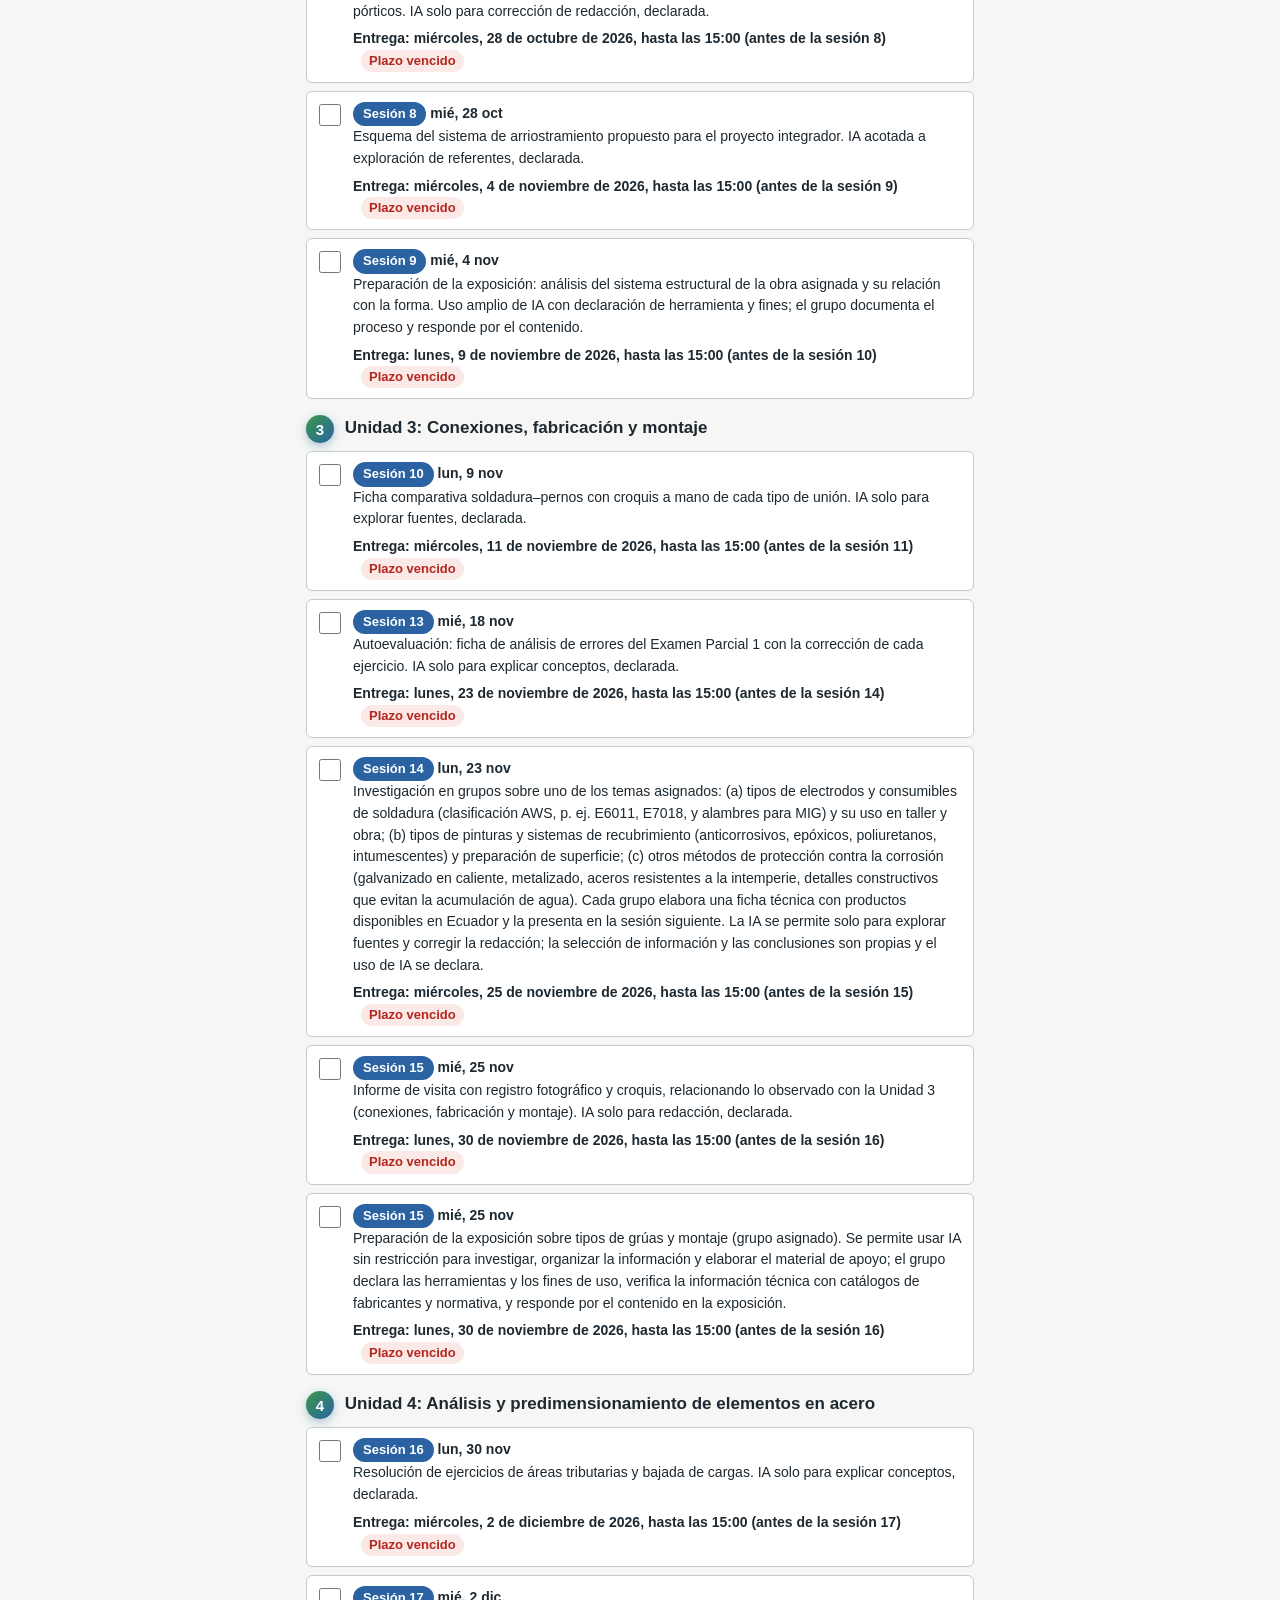
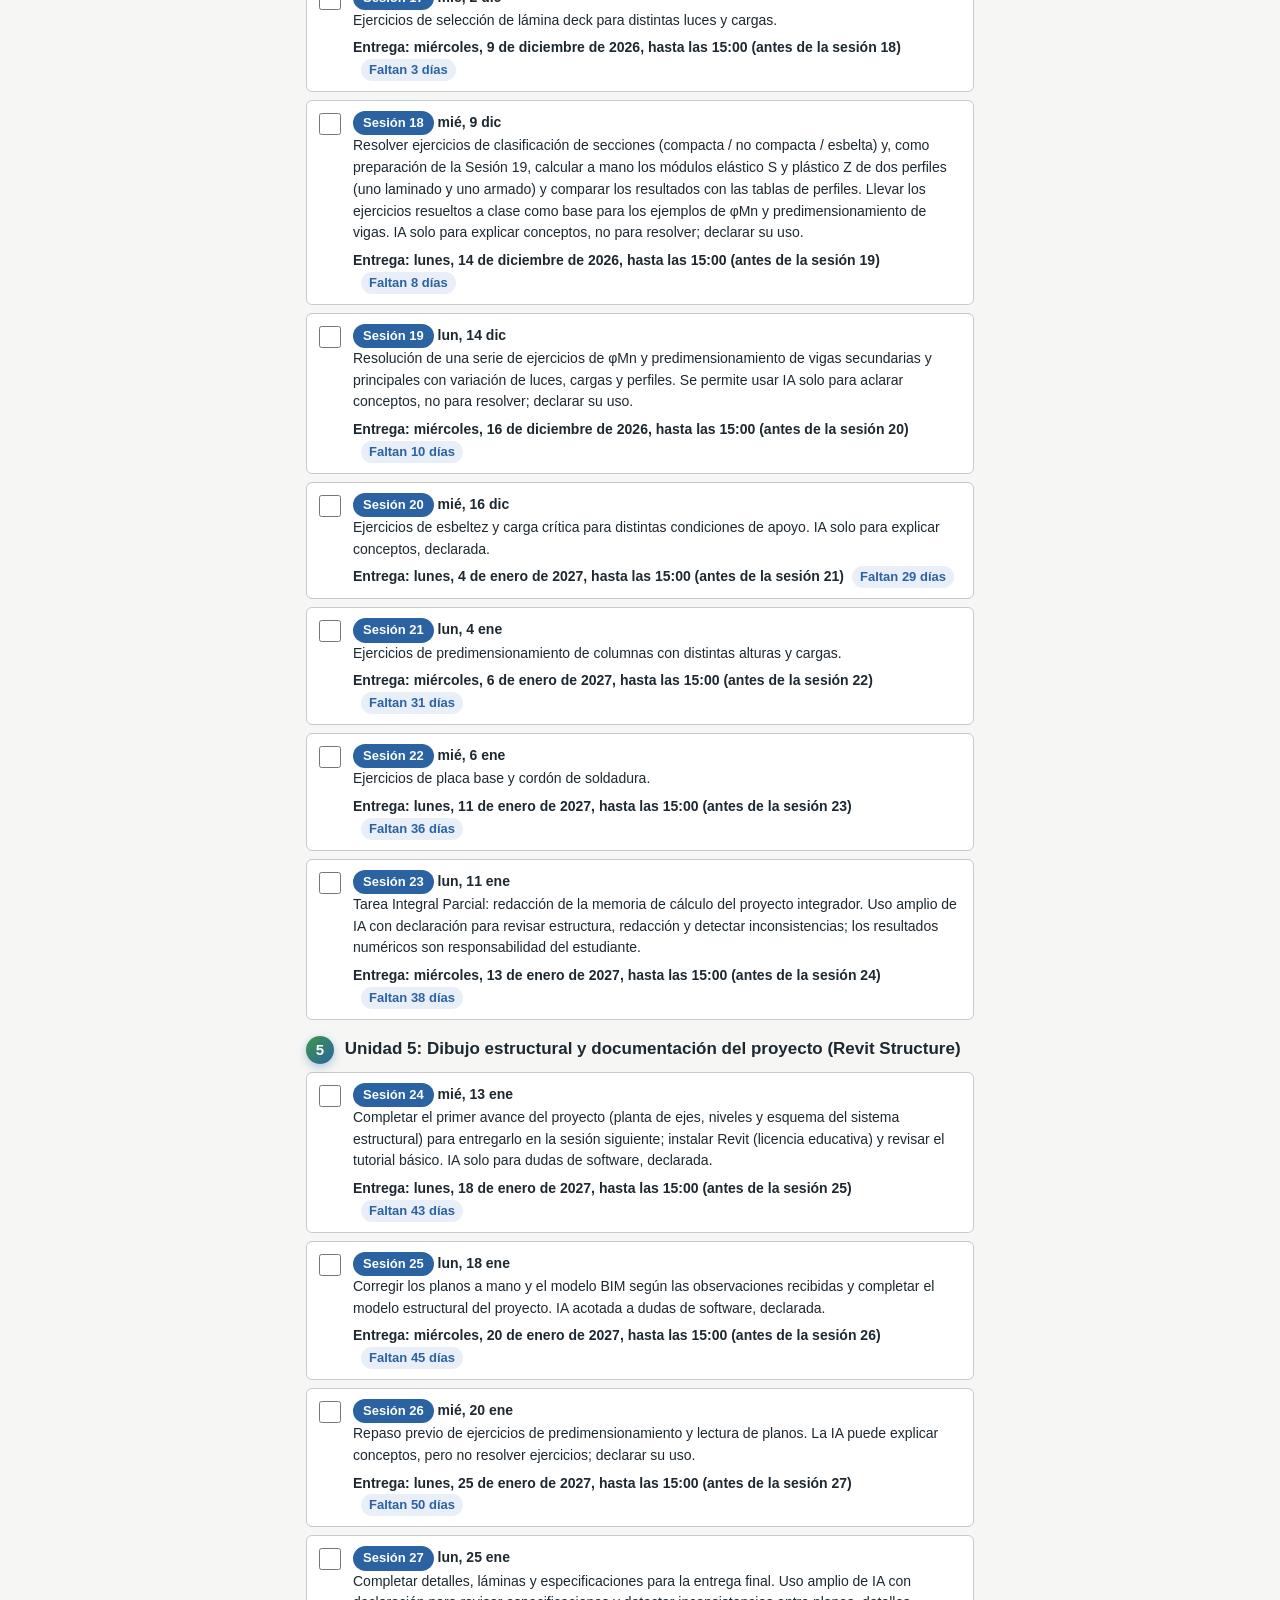
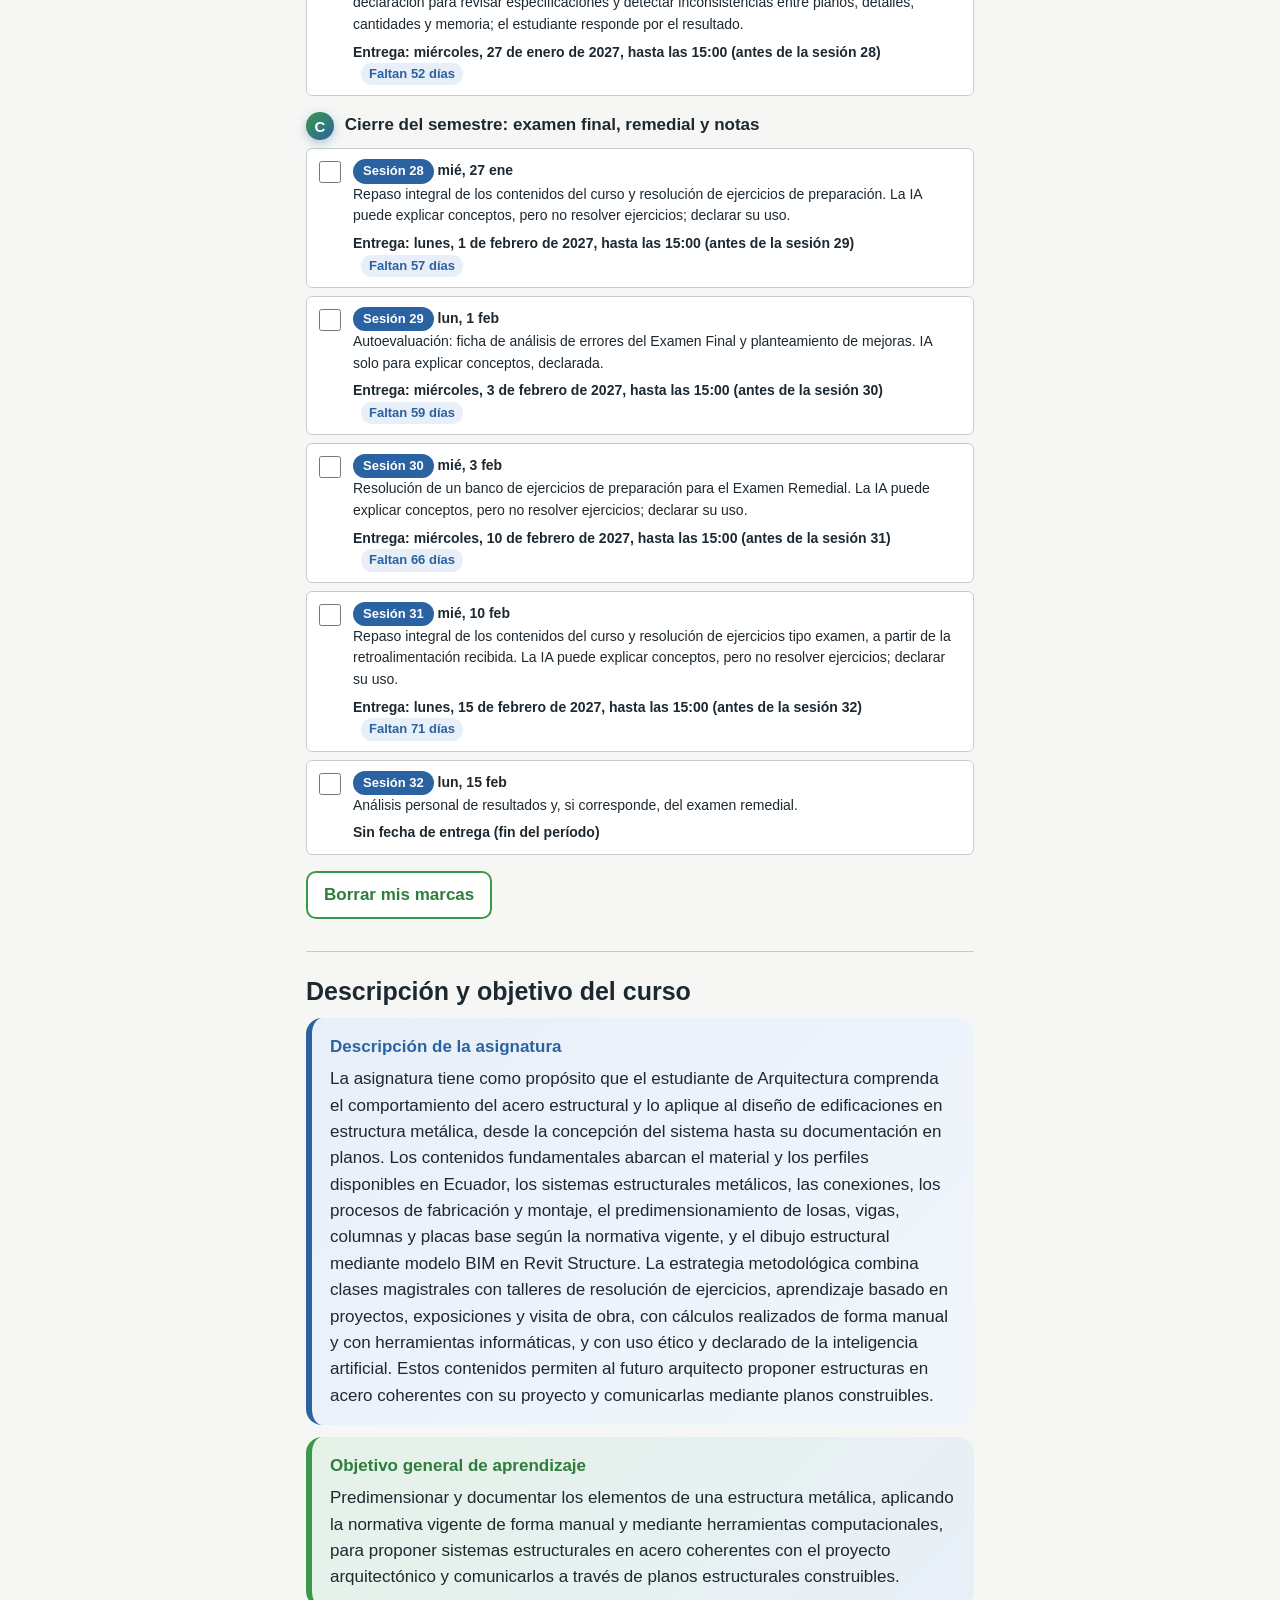
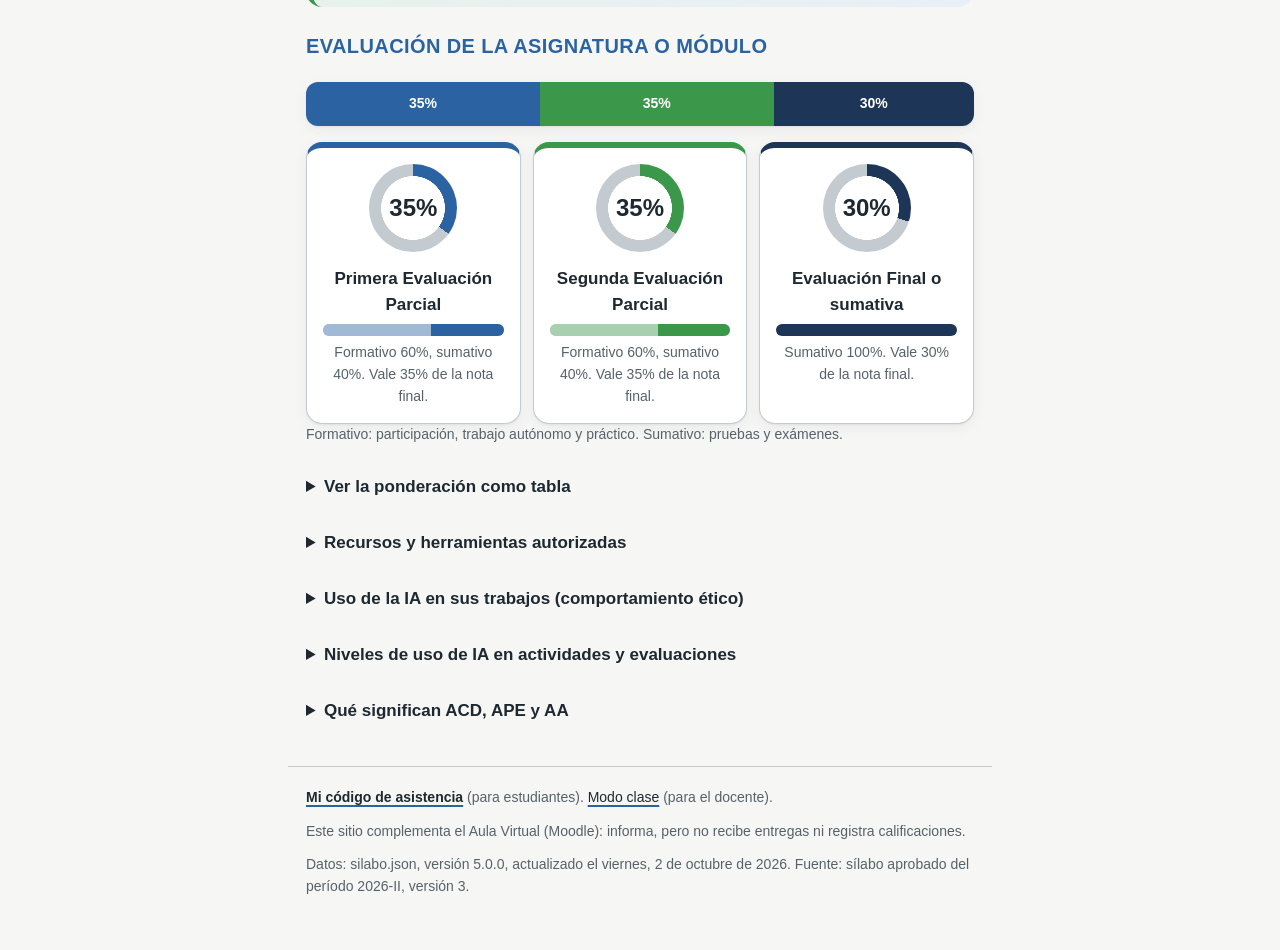
==== commit b0ffe819: "Add files via upload" ====
--- a/index.html
+++ b/index.html
@@ -8,6 +8,11 @@
   <link rel="icon" href="data:image/svg+xml,%3Csvg xmlns='http://www.w3.org/2000/svg' viewBox='0 0 32 32'%3E%3Ccircle cx='16' cy='16' r='13' fill='none' stroke='%23A8391F' stroke-width='3'/%3E%3Ctext x='16' y='21.5' font-family='Arial' font-size='15' font-weight='700' text-anchor='middle' fill='%23A8391F'%3EII%3C/text%3E%3C/svg%3E">
   <link rel="stylesheet" href="estilo.css">
   <link rel="stylesheet" href="fotos.css">
+  <link rel="manifest" href="app-curso.webmanifest">
+  <link rel="apple-touch-icon" href="icono-curso-180.png">
+  <meta name="apple-mobile-web-app-capable" content="yes">
+  <meta name="mobile-web-app-capable" content="yes">
+  <script>if ("serviceWorker" in navigator && window.isSecureContext) navigator.serviceWorker.register("sw.js").catch(function () {});</script>
 </head>
 <body class="pagina-inicio">
   <a class="saltar" href="#contenido">Saltar al contenido</a>
